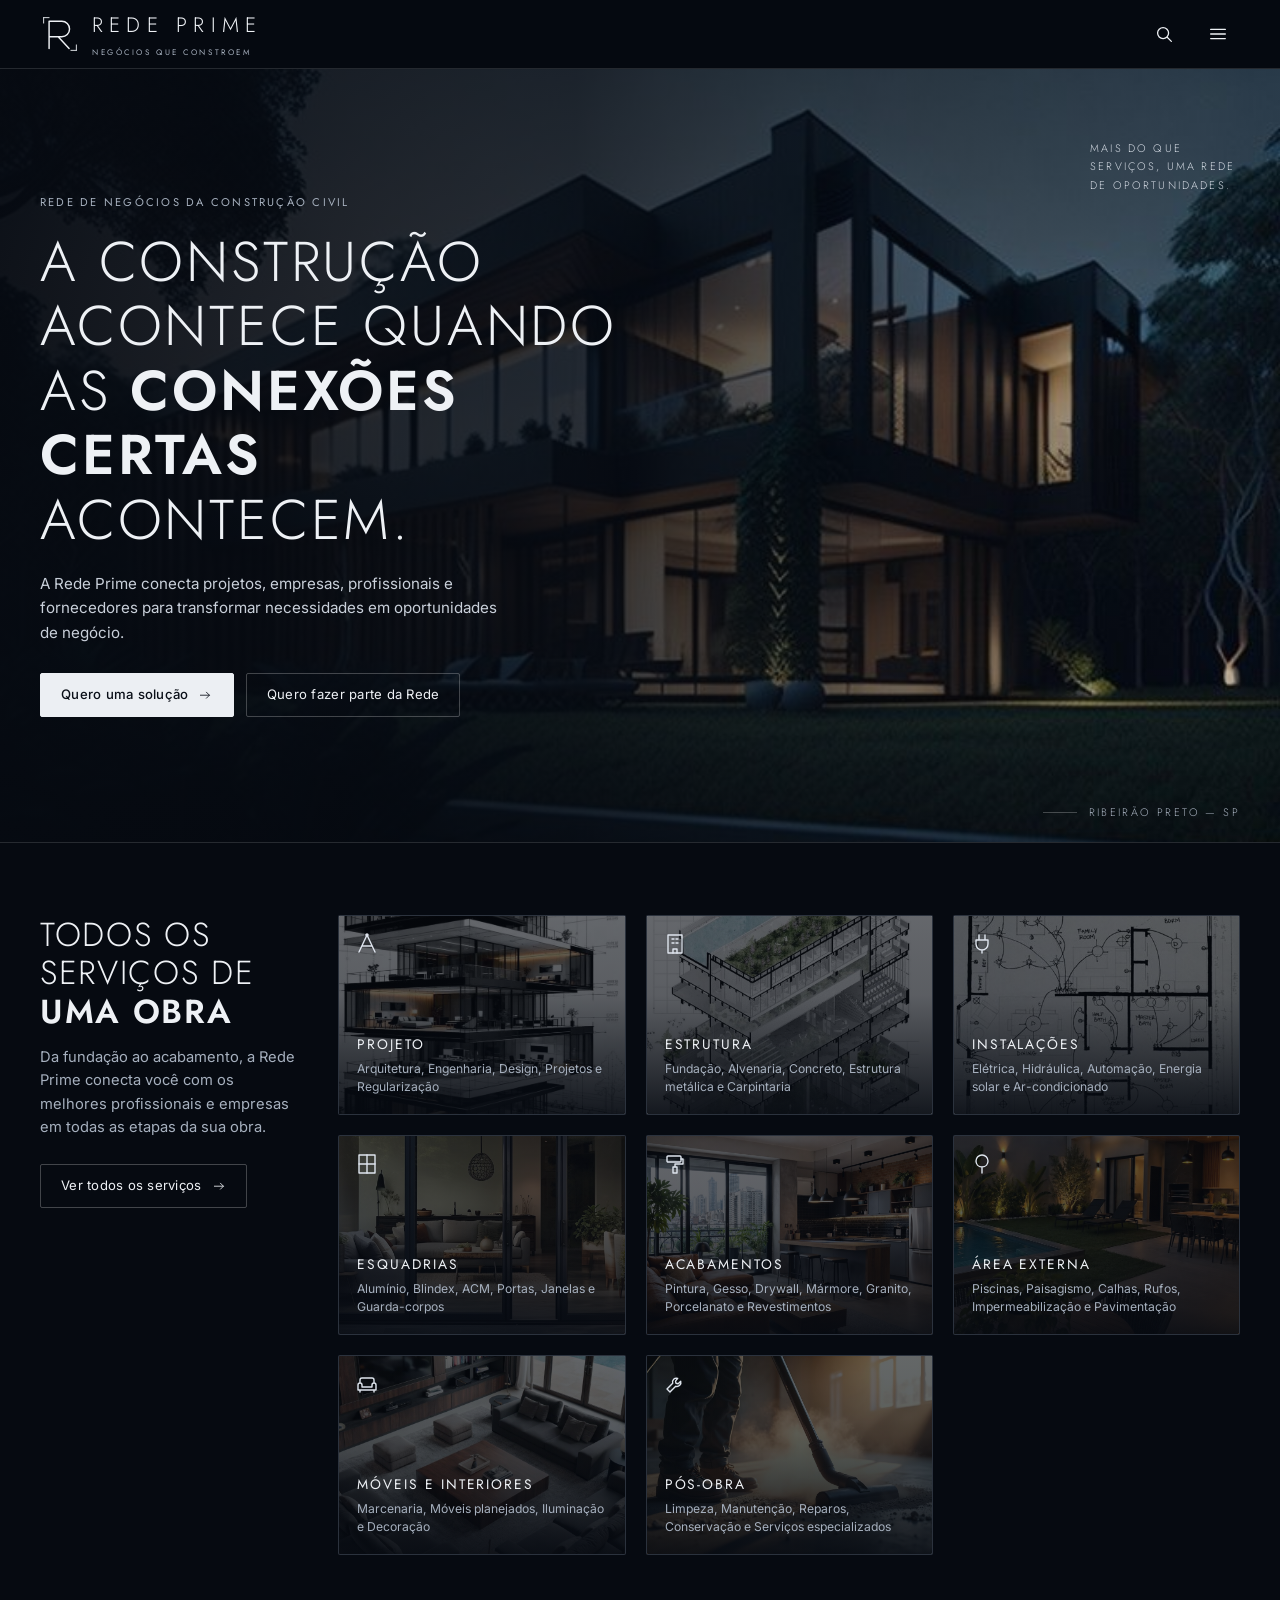
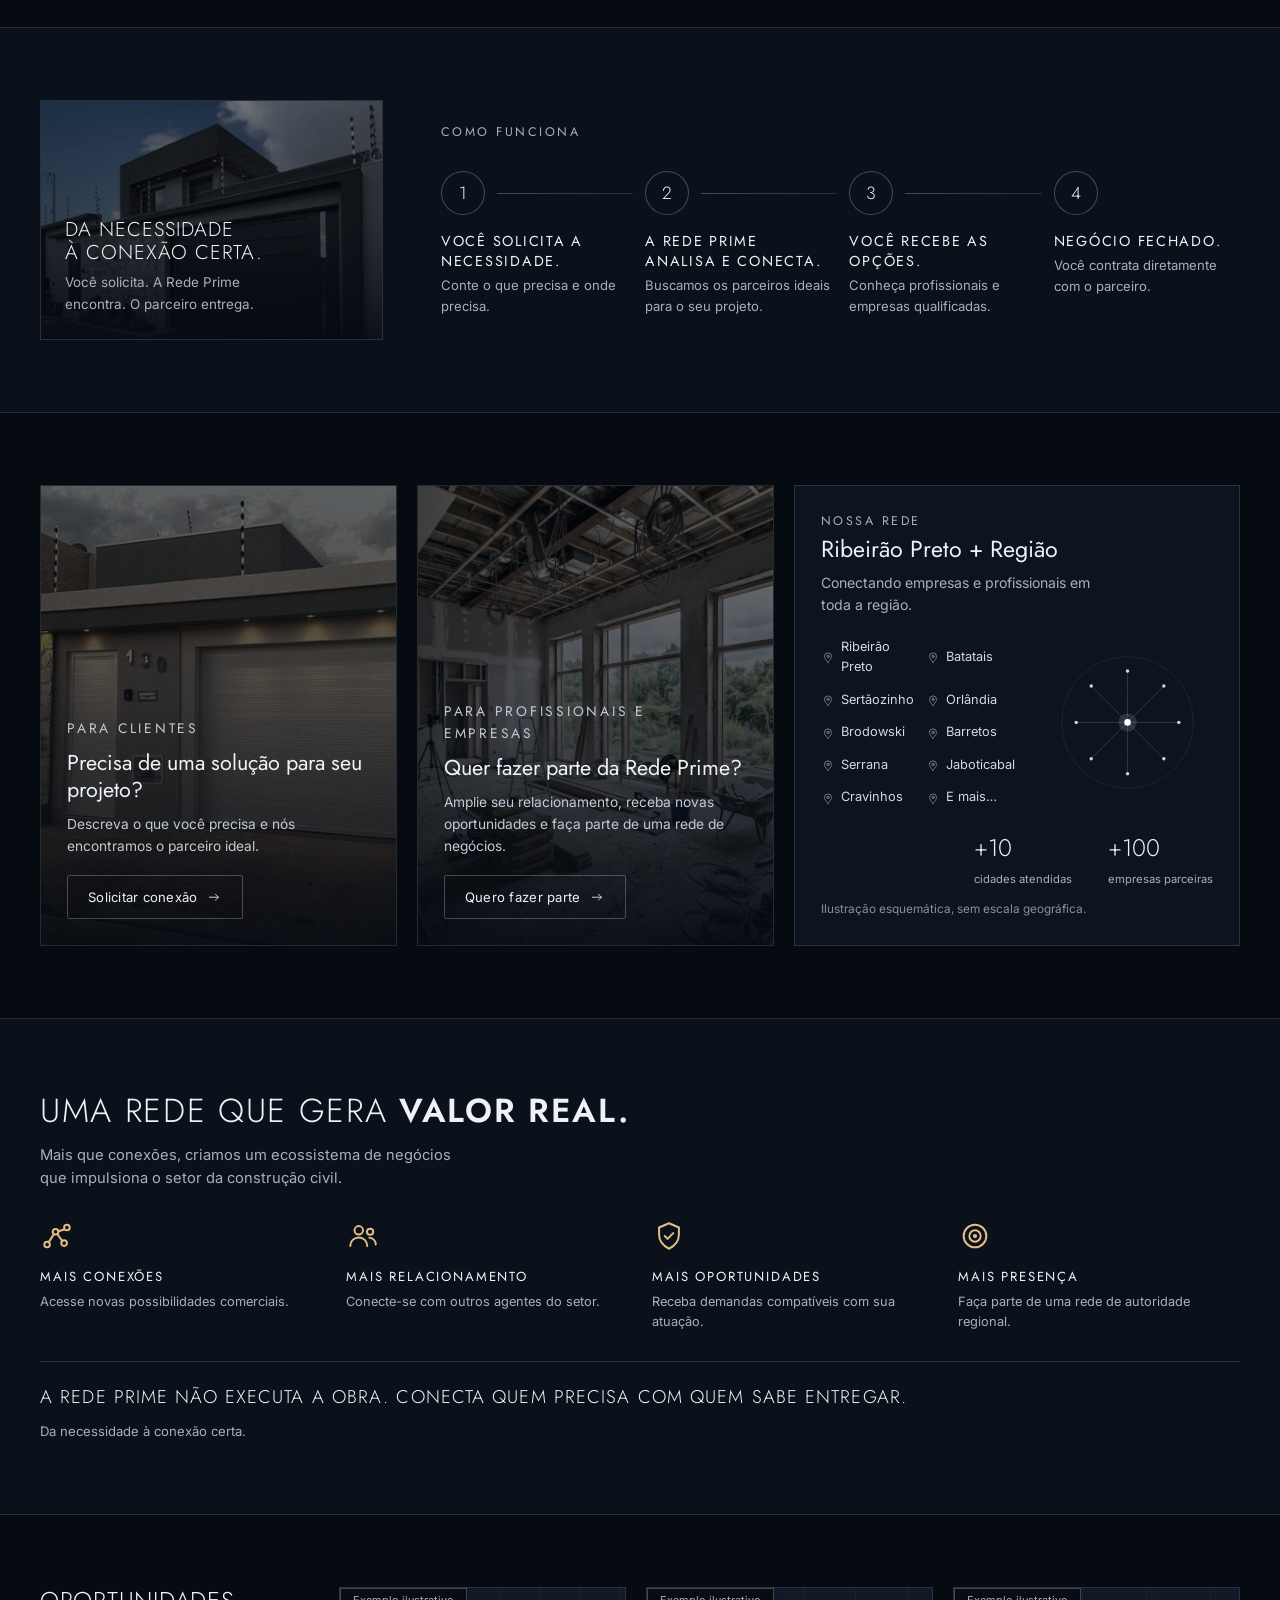
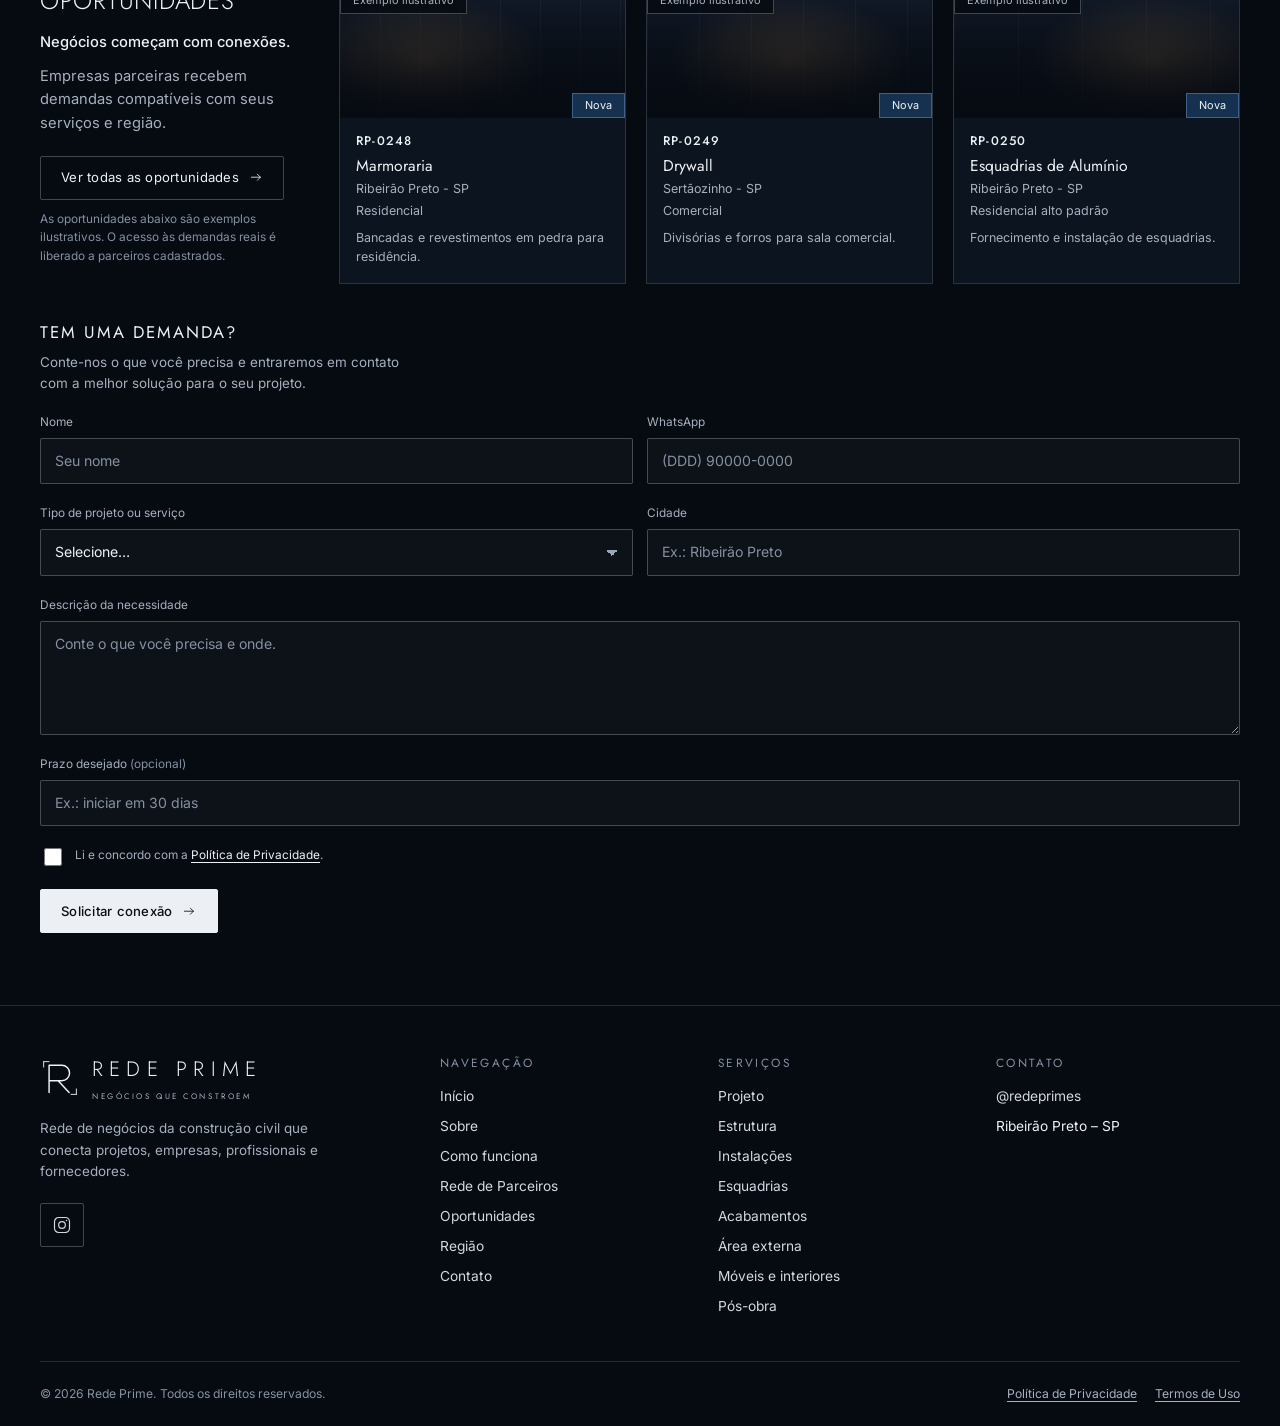
==== index.html @ 952d9042 "Add instagram" ====
<!DOCTYPE html>
<html lang="pt-BR">
<head>
<meta charset="utf-8">
<meta name="viewport" content="width=device-width, initial-scale=1, viewport-fit=cover">
<title>Rede Prime — Rede de negócios da construção civil em Ribeirão Preto e região</title>
<meta name="description" content="A Rede Prime conecta projetos, empresas, profissionais e fornecedores da construção civil em Ribeirão Preto e região. Solicite uma conexão ou faça parte da rede.">
<meta name="theme-color" content="#060a11">
<meta property="og:type" content="website"><meta property="og:locale" content="pt_BR"><meta property="og:site_name" content="Rede Prime">
<meta property="og:title" content="Rede Prime — Negócios que Constroem">
<meta property="og:description" content="Rede de negócios da construção civil: conectamos quem precisa com quem sabe entregar.">
<!-- Antes de publicar: adicione <link rel="canonical"> e <meta property="og:image"> (1200x630) com a URL final do site. -->
<link rel="icon" href="data:image/svg+xml,%3Csvg xmlns='http://www.w3.org/2000/svg' viewBox='0 0 64 64'%3E%3Crect width='64' height='64' fill='%23060a11'/%3E%3Cpath d='M18 50V14h20a10 10 0 0 1 0 20H18M30 34l16 16' fill='none' stroke='%23fff' stroke-width='4' stroke-linecap='round' stroke-linejoin='round'/%3E%3C/svg%3E">
<link rel="preconnect" href="https://fonts.googleapis.com"><link rel="preconnect" href="https://fonts.gstatic.com" crossorigin>
<link rel="stylesheet" href="https://fonts.googleapis.com/css2?family=Inter:wght@400;500&family=Jost:wght@300;400;500;600&display=swap">
<link rel="stylesheet" href="assets/css/styles.css">
<script type="application/ld+json">{"@context":"https://schema.org","@type":"Organization","name":"Rede Prime","slogan":"Negócios que Constroem","description":"Rede de negócios da construção civil.","areaServed":"Ribeirão Preto e região, SP"}</script>
</head>
<body>
<a class="skip" href="#conteudo">Ir para o conteúdo</a>
<svg width="0" height="0" style="position:absolute" aria-hidden="true" focusable="false"><defs>
<symbol id="i-users" viewBox="0 0 24 24"><circle cx="9" cy="8" r="3"/><path d="M3 19c0-3.3 2.7-6 6-6s6 2.7 6 6"/><circle cx="17" cy="9" r="2.2"/><path d="M16.5 13.2c2.6.3 4.5 2.3 4.5 4.8"/></symbol>
<symbol id="i-briefcase" viewBox="0 0 24 24"><rect x="3" y="7" width="18" height="13" rx="1.5"/><path d="M9 7V5h6v2M3 13h18"/></symbol>
<symbol id="i-nodes" viewBox="0 0 24 24"><circle cx="5" cy="18" r="2"/><circle cx="11" cy="9" r="2"/><circle cx="19" cy="6" r="2"/><circle cx="17" cy="17" r="2"/><path d="M6.2 16.3l3.6-5.6M13 8.6l4-1.2M12.2 10.6l3.6 5"/></symbol>
<symbol id="i-arrow" viewBox="0 0 24 24"><path d="M4 12h15M14 7l5 5-5 5"/></symbol>
<symbol id="i-search" viewBox="0 0 24 24"><circle cx="11" cy="11" r="6"/><path d="M20 20l-4.5-4.5"/></symbol>
<symbol id="i-pin" viewBox="0 0 24 24"><path d="M12 21s-6-5.6-6-10a6 6 0 0 1 12 0c0 4.4-6 10-6 10z"/><circle cx="12" cy="11" r="2"/></symbol>
<symbol id="i-menu" viewBox="0 0 24 24"><path d="M4 7h16M4 12h16M4 17h16"/></symbol>
<symbol id="i-close" viewBox="0 0 24 24"><path d="M6 6l12 12M18 6L6 18"/></symbol>
<symbol id="i-compass" viewBox="0 0 24 24"><path d="M12 3L4 20M12 3l8 17M7.5 14h9"/><circle cx="12" cy="3" r="1"/></symbol>
<symbol id="i-building" viewBox="0 0 24 24"><rect x="5" y="3" width="14" height="18"/><path d="M9 7h2M13 7h2M9 11h2M13 11h2M10 21v-4h4v4"/></symbol>
<symbol id="i-plug" viewBox="0 0 24 24"><path d="M9 3v5M15 3v5M6 8h12v4a6 6 0 0 1-12 0zM12 18v3"/></symbol>
<symbol id="i-window" viewBox="0 0 24 24"><rect x="4" y="3" width="16" height="18"/><path d="M12 3v18M4 12h16"/></symbol>
<symbol id="i-brush" viewBox="0 0 24 24"><rect x="4" y="4" width="14" height="6" rx="1"/><path d="M18 7h2v5h-8v3M10 15h4v6h-4z"/></symbol>
<symbol id="i-tree" viewBox="0 0 24 24"><path d="M12 21v-6M12 15c-4 0-6-3-6-6a6 6 0 0 1 12 0c0 3-2 6-6 6z"/></symbol>
<symbol id="i-sofa" viewBox="0 0 24 24"><path d="M5 11V8a2 2 0 0 1 2-2h10a2 2 0 0 1 2 2v3M3 13a2 2 0 0 1 4 0v2h10v-2a2 2 0 0 1 4 0v5H3zM5 18v2M19 18v2"/></symbol>
<symbol id="i-wrench" viewBox="0 0 24 24"><path d="M14.7 6.3a4 4 0 0 0-5 5L4 17l3 3 5.7-5.7a4 4 0 0 0 5-5l-2.5 2.5-2.2-.5-.5-2.2z"/></symbol>
<symbol id="i-badge" viewBox="0 0 24 24"><path d="M12 3l7 3v5c0 4.5-3 8-7 10-4-2-7-5.5-7-10V6z"/><path d="M9 12l2 2 4-4"/></symbol>
<symbol id="i-instagram" viewBox="0 0 24 24"><rect x="3" y="3" width="18" height="18" rx="5"/><circle cx="12" cy="12" r="4"/><circle cx="17.4" cy="6.6" r=".9" fill="currentColor" stroke="none"/></symbol>
<symbol id="i-target" viewBox="0 0 24 24"><circle cx="12" cy="12" r="8"/><circle cx="12" cy="12" r="4"/><circle cx="12" cy="12" r=".8"/></symbol>
</defs></svg>

<header class="site-header"><div class="container header-in">
  <a class="logo" href="#inicio" aria-label="Rede Prime — início"><svg viewBox="0 0 44 44" fill="none" stroke="currentColor" stroke-width="1.6" stroke-linecap="round" stroke-linejoin="round" aria-hidden="true"><path d="M10 38V8h14a8.5 8.5 0 0 1 0 17H10M20 25l12 13"/><path d="M4 4h6M4 4v6M40 40h-6M40 40v-6" stroke-width="1"/></svg><span class="logo-t"><b>REDE PRIME</b><small>Negócios que constroem</small></span></a>
  <nav class="nav" id="nav" aria-label="Principal">
    <ul>
      <li><a href="#inicio">Início</a></li><li><a href="#sobre">Sobre</a></li><li><a href="#solucoes">Soluções</a></li>
      <li><a href="#servicos">Serviços</a></li><li><a href="#parceiros">Rede de Parceiros</a></li>
      <li><a href="#oportunidades">Oportunidades</a></li><li><a href="#regiao">Região</a></li><li><a href="#contato">Contato</a></li>
    </ul>
    <div class="nav-actions">
      <a class="btn btn-light" href="#contato">Solicitar Conexão</a>
      <button class="btn" type="button" data-open="partner-dialog">Área do Parceiro</button>
    </div>
  </nav>
  <div class="header-actions">
    <button class="icon-btn" type="button" data-search aria-label="Buscar serviços"><svg class="ic" aria-hidden="true"><use href="#i-search"/></svg></button>
    <a class="btn btn-sm only-desktop" href="#contato">Solicitar Conexão <svg class="ic" aria-hidden="true"><use href="#i-arrow"/></svg></a>
    <button class="btn btn-sm only-desktop" type="button" data-open="partner-dialog">Área do Parceiro</button>
    <button class="icon-btn nav-toggle" id="nav-toggle" type="button" aria-expanded="false" aria-controls="nav" aria-label="Abrir menu"><svg class="ic ic-menu" aria-hidden="true"><use href="#i-menu"/></svg><svg class="ic ic-close" aria-hidden="true"><use href="#i-close"/></svg></button>
  </div>
</div></header>

<main id="conteudo">
<section class="hero" id="inicio" aria-labelledby="h1">
  <div class="hero-photo" data-img="assets/img/hero.jpg" aria-hidden="true"></div>
  <svg class="hero-art" viewBox="0 0 1200 620" preserveAspectRatio="xMaxYMid slice" aria-hidden="true" focusable="false">
<defs><linearGradient id="sky" x1="0" y1="0" x2="0" y2="1"><stop offset="0" stop-color="#0d1320"/><stop offset=".6" stop-color="#1c2230"/><stop offset="1" stop-color="#4a3a31"/></linearGradient>
<linearGradient id="glass" x1="0" y1="0" x2="0" y2="1"><stop offset="0" stop-color="#f0c88c"/><stop offset="1" stop-color="#a8703c"/></linearGradient>
<linearGradient id="water" x1="0" y1="0" x2="0" y2="1"><stop offset="0" stop-color="#3a2d25"/><stop offset="1" stop-color="#05080e"/></linearGradient>
<radialGradient id="glow" cx=".5" cy=".5" r=".5"><stop offset="0" stop-color="#ffd9a0" stop-opacity=".5"/><stop offset="1" stop-color="#ffd9a0" stop-opacity="0"/></radialGradient></defs>
<rect width="1200" height="620" fill="url(#sky)"/>
<ellipse cx="760" cy="300" rx="420" ry="170" fill="url(#glow)"/>
<g fill="#080b11"><ellipse cx="1110" cy="250" rx="70" ry="120"/><ellipse cx="1040" cy="330" rx="50" ry="90"/><ellipse cx="380" cy="360" rx="60" ry="40"/></g>
<rect x="470" y="120" width="560" height="52" fill="#1b1f27"/><rect x="470" y="172" width="560" height="4" fill="#2c313b"/>
<rect x="500" y="176" width="470" height="214" fill="url(#glass)"/>
<g fill="#2b1e14" opacity=".75"><rect x="540" y="330" width="120" height="40"/><rect x="700" y="300" width="90" height="70"/><rect x="830" y="335" width="100" height="35"/><rect x="620" y="230" width="6" height="100"/></g>
<g fill="#ffe3b4" opacity=".9"><circle cx="623" cy="226" r="9"/><circle cx="560" cy="205" r="4"/><circle cx="660" cy="205" r="4"/><circle cx="760" cy="205" r="4"/><circle cx="860" cy="205" r="4"/></g>
<g stroke="#12151b" stroke-width="5"><path d="M500 176v214M617 176v214M735 176v214M852 176v214M970 176v214M500 280h470"/></g>
<rect x="420" y="172" width="80" height="240" fill="#21252d"/><rect x="940" y="172" width="90" height="240" fill="#1d2128"/>
<rect x="0" y="390" width="1200" height="8" fill="#0a0d13"/>
<rect x="0" y="398" width="1200" height="222" fill="url(#water)"/>
<g opacity=".28"><rect x="500" y="398" width="470" height="120" fill="url(#glass)"/></g>
</svg>
  <div class="container"><div class="hero-copy">
    <p class="label">Rede de negócios da construção civil</p>
    <h1 class="h-display" id="h1">A construção acontece quando as <strong>conexões certas</strong> acontecem.</h1>
    <p class="lead">A Rede Prime conecta projetos, empresas, profissionais e fornecedores para transformar necessidades em oportunidades de negócio.</p>
    <div class="hero-cta">
      <a class="btn btn-light" href="#contato">Quero uma solução <svg class="ic" aria-hidden="true"><use href="#i-arrow"/></svg></a>
      <button class="btn" type="button" data-open="partner-dialog">Quero fazer parte da Rede</button>
    </div>
  </div></div>
  <p class="hero-aside">Mais do que serviços, uma rede de oportunidades.</p>
  <p class="hero-loc">Ribeirão Preto — SP</p>
</section>

<section class="section" id="servicos" aria-labelledby="h-serv"><div class="container services-wrap">
  <div class="services-intro">
    <h2 class="h-display" id="h-serv">Todos os serviços de <strong>uma obra</strong></h2>
    <p class="lead">Da fundação ao acabamento, a Rede Prime conecta você com os melhores profissionais e empresas em todas as etapas da sua obra.</p>
    <button class="btn" type="button" data-search>Ver todos os serviços <svg class="ic" aria-hidden="true"><use href="#i-arrow"/></svg></button>
  </div>
  <div class="svc-grid">
<button type="button" class="svc" data-service="projeto" data-items="Arquitetura|Engenharia|Design|Projetos e regularização" aria-label="Projeto: ver detalhes">
  <div class="ph" style="--x:70%;--y:30%" data-img="assets/img/servico-projeto.jpg" aria-hidden="true"></div>
  <svg class="ic ic-top" aria-hidden="true"><use href="#i-compass"/></svg>
  <h3>Projeto</h3><p>Arquitetura, Engenharia, Design, Projetos e Regularização</p></button>
<button type="button" class="svc" data-service="estrutura" data-items="Fundação|Alvenaria|Concreto|Estrutura metálica|Carpintaria" aria-label="Estrutura: ver detalhes">
  <div class="ph" style="--x:40%;--y:40%" data-img="assets/img/servico-estrutura.jpg" aria-hidden="true"></div>
  <svg class="ic ic-top" aria-hidden="true"><use href="#i-building"/></svg>
  <h3>Estrutura</h3><p>Fundação, Alvenaria, Concreto, Estrutura metálica e Carpintaria</p></button>
<button type="button" class="svc" data-service="instalacoes" data-items="Elétrica|Hidráulica|Automação|Energia solar|Ar-condicionado" aria-label="Instalações: ver detalhes">
  <div class="ph" style="--x:55%;--y:20%" data-img="assets/img/servico-instalacoes.jpg" aria-hidden="true"></div>
  <svg class="ic ic-top" aria-hidden="true"><use href="#i-plug"/></svg>
  <h3>Instalações</h3><p>Elétrica, Hidráulica, Automação, Energia solar e Ar-condicionado</p></button>
<button type="button" class="svc" data-service="esquadrias" data-items="Alumínio|Blindex|ACM|Portas|Janelas|Guarda-corpos" aria-label="Esquadrias: ver detalhes">
  <div class="ph" style="--x:60%;--y:60%" data-img="assets/img/servico-esquadrias.jpg" aria-hidden="true"></div>
  <svg class="ic ic-top" aria-hidden="true"><use href="#i-window"/></svg>
  <h3>Esquadrias</h3><p>Alumínio, Blindex, ACM, Portas, Janelas e Guarda-corpos</p></button>
<button type="button" class="svc" data-service="acabamentos" data-items="Pintura|Gesso|Drywall|Mármore|Granito|Porcelanato|Revestimentos" aria-label="Acabamentos: ver detalhes">
  <div class="ph" style="--x:30%;--y:65%" data-img="assets/img/servico-acabamentos.jpg" aria-hidden="true"></div>
  <svg class="ic ic-top" aria-hidden="true"><use href="#i-brush"/></svg>
  <h3>Acabamentos</h3><p>Pintura, Gesso, Drywall, Mármore, Granito, Porcelanato e Revestimentos</p></button>
<button type="button" class="svc" data-service="area-externa" data-items="Piscinas|Paisagismo|Calhas|Rufos|Impermeabilização|Pavimentação" aria-label="Área externa: ver detalhes">
  <div class="ph" style="--x:45%;--y:80%" data-img="assets/img/servico-area-externa.jpg" aria-hidden="true"></div>
  <svg class="ic ic-top" aria-hidden="true"><use href="#i-tree"/></svg>
  <h3>Área externa</h3><p>Piscinas, Paisagismo, Calhas, Rufos, Impermeabilização e Pavimentação</p></button>
<button type="button" class="svc" data-service="moveis" data-items="Marcenaria|Móveis planejados|Iluminação|Decoração" aria-label="Móveis e interiores: ver detalhes">
  <div class="ph" style="--x:50%;--y:35%" data-img="assets/img/servico-moveis.jpg" aria-hidden="true"></div>
  <svg class="ic ic-top" aria-hidden="true"><use href="#i-sofa"/></svg>
  <h3>Móveis e interiores</h3><p>Marcenaria, Móveis planejados, Iluminação e Decoração</p></button>
<button type="button" class="svc" data-service="pos-obra" data-items="Limpeza|Manutenção|Reparos|Conservação|Serviços especializados" aria-label="Pós-obra: ver detalhes">
  <div class="ph" style="--x:75%;--y:55%" data-img="assets/img/servico-pos-obra.jpg" aria-hidden="true"></div>
  <svg class="ic ic-top" aria-hidden="true"><use href="#i-wrench"/></svg>
  <h3>Pós-obra</h3><p>Limpeza, Manutenção, Reparos, Conservação e Serviços especializados</p></button>
  </div>
</div></section>

<section class="section section-alt" id="solucoes" aria-labelledby="h-how"><div class="container how">
  <div class="how-media"><div class="ph" style="--x:35%;--y:60%;--g:.32" data-img="assets/img/como-funciona.jpg" aria-hidden="true"></div>
    <h2 class="h-display">Da necessidade<br>à conexão certa.</h2><p>Você solicita. A Rede Prime encontra. O parceiro entrega.</p></div>
  <div class="how-steps">
    <p class="label" id="h-how">Como funciona</p>
    <ol class="steps">
      <li class="step"><span class="step-n" aria-hidden="true">1</span><h3>Você solicita a necessidade.</h3><p>Conte o que precisa e onde precisa.</p></li>
      <li class="step"><span class="step-n" aria-hidden="true">2</span><h3>A Rede Prime analisa e conecta.</h3><p>Buscamos os parceiros ideais para o seu projeto.</p></li>
      <li class="step"><span class="step-n" aria-hidden="true">3</span><h3>Você recebe as opções.</h3><p>Conheça profissionais e empresas qualificadas.</p></li>
      <li class="step"><span class="step-n" aria-hidden="true">4</span><h3>Negócio fechado.</h3><p>Você contrata diretamente com o parceiro.</p></li>
    </ol>
  </div>
</div></section>

<section class="section" id="parceiros" aria-label="Clientes, parceiros e região"><div class="container trio">
  <article class="cta-card"><div class="ph" style="--x:30%;--y:65%;--g:.34" data-img="assets/img/cliente.jpg" aria-hidden="true"></div>
    <p class="label">Para clientes</p><h3>Precisa de uma solução para seu projeto?</h3><p>Descreva o que você precisa e nós encontramos o parceiro ideal.</p>
    <a class="btn" href="#contato">Solicitar conexão <svg class="ic" aria-hidden="true"><use href="#i-arrow"/></svg></a></article>
  <article class="cta-card"><div class="ph" style="--x:60%;--y:40%;--g:.2;--s:34px" data-img="assets/img/parceiro.jpg" aria-hidden="true"></div>
    <p class="label">Para profissionais e empresas</p><h3>Quer fazer parte da Rede Prime?</h3><p>Amplie seu relacionamento, receba novas oportunidades e faça parte de uma rede de negócios.</p>
    <button class="btn" type="button" data-open="partner-dialog">Quero fazer parte <svg class="ic" aria-hidden="true"><use href="#i-arrow"/></svg></button></article>
  <article class="region" id="regiao" aria-labelledby="h-reg">
    <p class="label">Nossa rede</p><h3 id="h-reg">Ribeirão Preto + Região</h3><p class="sub">Conectando empresas e profissionais em toda a região.</p>
    <div class="region-body"><ul class="cities" id="cities"></ul>
      <svg class="net" viewBox="0 0 260 220" role="img" aria-label="Ilustração esquemática da rede: Ribeirão Preto ao centro, conectada às demais cidades"><g id="net"></g></svg></div>
    <div class="region-stats" id="region-stats"></div>
    <p class="notice">Ilustração esquemática, sem escala geográfica.</p>
  </article>
</div></section>

<section class="section section-alt" id="sobre" aria-labelledby="h-val"><div class="container value">
  <div class="value-intro"><h2 class="h-display" id="h-val">Uma rede que gera <strong>valor real.</strong></h2>
    <p class="lead">Mais que conexões, criamos um ecossistema de negócios que impulsiona o setor da construção civil.</p></div>
  <div class="value-items">
    <div class="value-item"><svg class="ic" aria-hidden="true"><use href="#i-nodes"/></svg><h3>Mais conexões</h3><p>Acesse novas possibilidades comerciais.</p></div>
    <div class="value-item"><svg class="ic" aria-hidden="true"><use href="#i-users"/></svg><h3>Mais relacionamento</h3><p>Conecte-se com outros agentes do setor.</p></div>
    <div class="value-item"><svg class="ic" aria-hidden="true"><use href="#i-badge"/></svg><h3>Mais oportunidades</h3><p>Receba demandas compatíveis com sua atuação.</p></div>
    <div class="value-item"><svg class="ic" aria-hidden="true"><use href="#i-target"/></svg><h3>Mais presença</h3><p>Faça parte de uma rede de autoridade regional.</p></div>
  </div>
  <div class="value-end"><h3>A Rede Prime não executa a obra. Conecta quem precisa com quem sabe entregar.</h3><p>Da necessidade à conexão certa.</p></div>
</div></section>

<section class="section" aria-label="Oportunidades e contato"><div class="container opp-wrap">
  <div class="opp-intro" id="oportunidades">
    <h2 class="h-display">Oportunidades</h2><strong>Negócios começam com conexões.</strong>
    <p class="lead">Empresas parceiras recebem demandas compatíveis com seus serviços e região.</p>
    <button class="btn" type="button" data-open="partner-dialog">Ver todas as oportunidades <svg class="ic" aria-hidden="true"><use href="#i-arrow"/></svg></button>
    <p class="notice" id="opps-notice" hidden>As oportunidades abaixo são exemplos ilustrativos. O acesso às demandas reais é liberado a parceiros cadastrados.</p>
  </div>
  <div class="opp-grid" id="opps" aria-label="Oportunidades recentes"></div>
  <div class="contact" id="contato">
    <h2>Tem uma demanda?</h2>
    <p>Conte-nos o que você precisa e entraremos em contato com a melhor solução para o seu projeto.</p>
    <form class="form" id="contato-form" data-form="cliente" novalidate>
<div class="fld"><label for="contato-nome">Nome</label><input id="contato-nome" name="nome" type="text" required data-msg="Informe seu nome." autocomplete="name" minlength="3" placeholder="Seu nome" aria-describedby="contato-nome-err"><span class="err" id="contato-nome-err" role="alert"></span></div>
<div class="fld"><label for="contato-whatsapp">WhatsApp</label><input id="contato-whatsapp" name="whatsapp" type="tel" required data-msg="Informe seu WhatsApp com DDD." autocomplete="tel" inputmode="tel" placeholder="(DDD) 90000-0000" aria-describedby="contato-whatsapp-err"><span class="err" id="contato-whatsapp-err" role="alert"></span></div>
<div class="fld"><label for="contato-servico">Tipo de projeto ou serviço</label><select id="contato-servico" name="servico" required data-msg="Escolha o tipo de serviço." aria-describedby="contato-servico-err"><option value="">Selecione…</option><option value="Projeto">Projeto</option>
<option value="Estrutura">Estrutura</option>
<option value="Instalações">Instalações</option>
<option value="Esquadrias">Esquadrias</option>
<option value="Acabamentos">Acabamentos</option>
<option value="Área externa">Área externa</option>
<option value="Móveis e interiores">Móveis e interiores</option>
<option value="Pós-obra">Pós-obra</option><option value="Outro">Outro / não sei</option></select><span class="err" id="contato-servico-err" role="alert"></span></div>
<div class="fld"><label for="contato-cidade">Cidade</label><input id="contato-cidade" name="cidade" type="text" required data-msg="Informe a cidade da obra." list="city-list" autocomplete="address-level2" placeholder="Ex.: Ribeirão Preto" aria-describedby="contato-cidade-err"><span class="err" id="contato-cidade-err" role="alert"></span></div>
<div class="fld span-2"><label for="contato-descricao">Descrição da necessidade</label><textarea id="contato-descricao" name="descricao" required data-msg="Descreva o que você precisa." rows="4" minlength="10" placeholder="Conte o que você precisa e onde." aria-describedby="contato-descricao-err"></textarea><span class="err" id="contato-descricao-err" role="alert"></span></div>
<div class="fld span-2"><label for="contato-prazo">Prazo desejado <i>(opcional)</i></label><input id="contato-prazo" name="prazo" type="text"  placeholder="Ex.: iniciar em 30 dias" aria-describedby="contato-prazo-err"><span class="err" id="contato-prazo-err" role="alert"></span></div>
<div class="fld span-2"><label class="consent" for="contato-consent"><input type="checkbox" id="contato-consent" name="consent" required data-msg="Para enviar, aceite a Política de Privacidade." aria-describedby="contato-consent-err"><span>Li e concordo com a <button type="button" class="link" data-open="privacy-dialog">Política de Privacidade</button>.</span></label><span class="err" id="contato-consent-err" role="alert"></span></div>
<div class="hp" aria-hidden="true"><label>Não preencha este campo<input class="hp-in" type="text" name="website" tabindex="-1" autocomplete="off"></label></div>
<div class="span-2 form-actions"><button class="btn btn-light" type="submit">Solicitar conexão <svg class="ic" aria-hidden="true"><use href="#i-arrow"/></svg></button></div>
<div class="span-2 status" role="status" aria-live="polite" tabindex="-1"></div>
</form>
  </div>
</div></section>
</main>

<footer class="site-footer"><div class="container">
  <div class="foot">
    <div><a class="logo" href="#inicio" aria-label="Rede Prime — início"><svg viewBox="0 0 44 44" fill="none" stroke="currentColor" stroke-width="1.6" stroke-linecap="round" stroke-linejoin="round" aria-hidden="true"><path d="M10 38V8h14a8.5 8.5 0 0 1 0 17H10M20 25l12 13"/><path d="M4 4h6M4 4v6M40 40h-6M40 40v-6" stroke-width="1"/></svg><span class="logo-t"><b>REDE PRIME</b><small>Negócios que constroem</small></span></a>
      <p>Rede de negócios da construção civil que conecta projetos, empresas, profissionais e fornecedores.</p>
      <div class="social-row" id="foot-social"></div></div>
    <div><h4>Navegação</h4><ul>
      <li><a href="#inicio">Início</a></li><li><a href="#sobre">Sobre</a></li><li><a href="#solucoes">Como funciona</a></li><li><a href="#parceiros">Rede de Parceiros</a></li>
      <li><a href="#oportunidades">Oportunidades</a></li><li><a href="#regiao">Região</a></li><li><a href="#contato">Contato</a></li></ul></div>
    <div><h4>Serviços</h4><ul>
<li><button type="button" data-service-link="projeto">Projeto</button></li>
<li><button type="button" data-service-link="estrutura">Estrutura</button></li>
<li><button type="button" data-service-link="instalacoes">Instalações</button></li>
<li><button type="button" data-service-link="esquadrias">Esquadrias</button></li>
<li><button type="button" data-service-link="acabamentos">Acabamentos</button></li>
<li><button type="button" data-service-link="area-externa">Área externa</button></li>
<li><button type="button" data-service-link="moveis">Móveis e interiores</button></li>
<li><button type="button" data-service-link="pos-obra">Pós-obra</button></li></ul></div>
    <div><h4>Contato</h4><ul id="foot-contact"></ul></div>
  </div>
  <div class="foot-legal"><span>© <span id="year">2026</span> Rede Prime. Todos os direitos reservados.</span>
    <div><button type="button" data-open="privacy-dialog">Política de Privacidade</button><button type="button" data-open="terms-dialog">Termos de Uso</button></div></div>
</div></footer>

<datalist id="city-list" data-city-list></datalist>

<dialog id="svc-dialog" aria-labelledby="svc-title"><div class="dlg">
  <div class="dlg-head"><h2 id="svc-title"></h2><button class="icon-btn" type="button" data-close aria-label="Fechar"><svg class="ic" aria-hidden="true"><use href="#i-close"/></svg></button></div>
  <p class="lead">Segmentos que a Rede Prime pode conectar nesta categoria:</p>
  <ul class="dlg-list" id="svc-items"></ul>
  <button class="btn btn-light" type="button" id="svc-cta">Solicitar conexão <svg class="ic" aria-hidden="true"><use href="#i-arrow"/></svg></button>
</div></dialog>

<dialog id="search-dialog" aria-labelledby="search-title"><div class="dlg">
  <div class="dlg-head"><h2 id="search-title">Buscar serviços</h2><button class="icon-btn" type="button" data-close aria-label="Fechar"><svg class="ic" aria-hidden="true"><use href="#i-close"/></svg></button></div>
  <label class="visually-hidden" for="search-input">Buscar serviço</label>
  <input class="search-in" id="search-input" type="search" placeholder="Ex.: drywall, piscina, elétrica…" autocomplete="off">
  <div class="results" id="search-results" aria-live="polite"></div>
</div></dialog>

<dialog id="partner-dialog" aria-labelledby="partner-title"><div class="dlg">
  <div class="dlg-head"><h2 id="partner-title">Área do Parceiro</h2><button class="icon-btn" type="button" data-close aria-label="Fechar"><svg class="ic" aria-hidden="true"><use href="#i-close"/></svg></button></div>
  <p class="lead">A área restrita com as demandas completas ainda está em implantação. Cadastre sua empresa ou atuação profissional para entrar na Rede Prime.</p>
  <form class="form" id="parceiro-form" data-form="parceiro" novalidate>
<div class="fld"><label for="parceiro-nome">Nome do responsável</label><input id="parceiro-nome" name="nome" type="text" required data-msg="Informe seu nome." autocomplete="name" minlength="3" placeholder="" aria-describedby="parceiro-nome-err"><span class="err" id="parceiro-nome-err" role="alert"></span></div>
<div class="fld"><label for="parceiro-empresa">Empresa ou nome profissional</label><input id="parceiro-empresa" name="empresa" type="text" required data-msg="Informe a empresa ou seu nome profissional." autocomplete="organization" placeholder="" aria-describedby="parceiro-empresa-err"><span class="err" id="parceiro-empresa-err" role="alert"></span></div>
<div class="fld"><label for="parceiro-segmento">Segmento de atuação</label><select id="parceiro-segmento" name="segmento" required data-msg="Escolha o segmento." aria-describedby="parceiro-segmento-err"><option value="">Selecione…</option><option value="Projeto">Projeto</option>
<option value="Estrutura">Estrutura</option>
<option value="Instalações">Instalações</option>
<option value="Esquadrias">Esquadrias</option>
<option value="Acabamentos">Acabamentos</option>
<option value="Área externa">Área externa</option>
<option value="Móveis e interiores">Móveis e interiores</option>
<option value="Pós-obra">Pós-obra</option><option value="Outro">Outro</option></select><span class="err" id="parceiro-segmento-err" role="alert"></span></div>
<div class="fld"><label for="parceiro-cidade">Cidade-base</label><input id="parceiro-cidade" name="cidade" type="text" required data-msg="Informe a cidade." list="city-list" autocomplete="address-level2" placeholder="" aria-describedby="parceiro-cidade-err"><span class="err" id="parceiro-cidade-err" role="alert"></span></div>
<div class="fld"><label for="parceiro-whatsapp">WhatsApp</label><input id="parceiro-whatsapp" name="whatsapp" type="tel" required data-msg="Informe seu WhatsApp com DDD." autocomplete="tel" inputmode="tel" placeholder="(DDD) 90000-0000" aria-describedby="parceiro-whatsapp-err"><span class="err" id="parceiro-whatsapp-err" role="alert"></span></div>
<div class="fld"><label for="parceiro-email">E-mail <i>(opcional)</i></label><input id="parceiro-email" name="email" type="email" autocomplete="email" placeholder="" aria-describedby="parceiro-email-err"><span class="err" id="parceiro-email-err" role="alert"></span></div>
<div class="fld span-2"><label class="consent" for="parceiro-consent"><input type="checkbox" id="parceiro-consent" name="consent" required data-msg="Para enviar, aceite a Política de Privacidade." aria-describedby="parceiro-consent-err"><span>Li e concordo com a <button type="button" class="link" data-open="privacy-dialog">Política de Privacidade</button>.</span></label><span class="err" id="parceiro-consent-err" role="alert"></span></div>
<div class="hp" aria-hidden="true"><label>Não preencha este campo<input class="hp-in" type="text" name="website" tabindex="-1" autocomplete="off"></label></div>
<div class="span-2 form-actions"><button class="btn btn-light" type="submit">Enviar cadastro <svg class="ic" aria-hidden="true"><use href="#i-arrow"/></svg></button></div>
<div class="span-2 status" role="status" aria-live="polite" tabindex="-1"></div>
</form>
</div></dialog>

<dialog id="privacy-dialog" aria-labelledby="priv-title"><div class="dlg legal-txt">
  <div class="dlg-head"><h2 id="priv-title">Política de Privacidade</h2><button class="icon-btn" type="button" data-close aria-label="Fechar"><svg class="ic" aria-hidden="true"><use href="#i-close"/></svg></button></div>
  <p class="draft">Minuta para revisão jurídica. Antes da publicação, informe razão social, CNPJ e canal do titular dos dados.</p>
  <h3>Dados que coletamos</h3><p>Nome, WhatsApp, cidade, e-mail (quando informado), segmento de atuação e a descrição da necessidade enviada nos formulários.</p>
  <h3>Para que usamos</h3><p>Entrar em contato, compreender a demanda e conectar você a parceiros compatíveis; no caso de parceiros, avaliar o cadastro e informar oportunidades.</p>
  <h3>Compartilhamento</h3><p>Os dados de uma solicitação podem ser compartilhados com parceiros da Rede Prime apenas na medida necessária para atender a demanda. Não vendemos dados pessoais.</p>
  <h3>Seus direitos (LGPD)</h3><ul><li>Confirmar a existência de tratamento e acessar seus dados.</li><li>Corrigir, anonimizar ou excluir dados.</li><li>Revogar o consentimento a qualquer momento.</li></ul>
  <h3>Contato do controlador</h3><p>[A definir pelo cliente]</p>
</div></dialog>

<dialog id="terms-dialog" aria-labelledby="terms-title"><div class="dlg legal-txt">
  <div class="dlg-head"><h2 id="terms-title">Termos de Uso</h2><button class="icon-btn" type="button" data-close aria-label="Fechar"><svg class="ic" aria-hidden="true"><use href="#i-close"/></svg></button></div>
  <p class="draft">Minuta para revisão jurídica antes da publicação.</p>
  <h3>Papel da Rede Prime</h3><p>A Rede Prime conecta quem precisa de serviços de construção com profissionais e empresas parceiras. A Rede Prime não executa obras.</p>
  <h3>Contratação</h3><p>A contratação, o orçamento, o prazo e a execução são acordados diretamente entre cliente e parceiro, que respondem por seus serviços.</p>
  <h3>Informações do site</h3><p>Exemplos de oportunidades e indicadores eventualmente exibidos são ilustrativos, quando assim identificados.</p>
  <h3>Alterações</h3><p>Estes termos podem ser atualizados. [Condições adicionais a definir pelo cliente]</p>
</div></dialog>

<script src="assets/js/data.js"></script>
<script src="assets/js/main.js" defer></script>
</body>
</html>
---- assets/css/styles.css ----
/* ==========================================================
   REDE PRIME — styles.css
   Todos os tokens de design ficam em :root. Mobile-first.
   ========================================================== */
:root{
  --bg:#060a11; --bg-2:#0a111b; --panel:#0c1420; --panel-2:#111b2a;
  --line:rgba(255,255,255,.13); --line-2:rgba(255,255,255,.24);
  --text:#eef1f5; --muted:#a6b0be; --dim:#8591a1;
  --accent:#e2bd86; --danger:#ff9a90; --ok:#86d6a6;
  --font-display:"Jost","Futura","Century Gothic",system-ui,sans-serif;
  --font-body:"Inter",system-ui,-apple-system,"Segoe UI",Roboto,sans-serif;
  --pad:clamp(16px,4vw,40px); --maxw:1360px; --header-h:68px;
  --gap:clamp(12px,1.6vw,20px); --section-y:clamp(40px,6vw,72px);
  --ease:cubic-bezier(.2,.7,.2,1);
}
*,*::before,*::after{box-sizing:border-box}
html{scroll-behavior:smooth;-webkit-text-size-adjust:100%}
body{margin:0;background:var(--bg);color:var(--text);font:400 1rem/1.6 var(--font-body);overflow-x:hidden;-webkit-font-smoothing:antialiased}
body.lock{overflow:hidden}
img,svg{display:block;max-width:100%}
a{color:inherit;text-decoration:none}
button,input,select,textarea{font:inherit;color:inherit}
button{cursor:pointer}
h1,h2,h3,h4,p,ul,ol,figure{margin:0}
ul,ol{padding:0;list-style:none}
:focus-visible{outline:2px solid var(--accent);outline-offset:3px;border-radius:2px}
[id]{scroll-margin-top:calc(var(--header-h) + 12px)}
.ic{width:1.25em;height:1.25em;fill:none;stroke:currentColor;stroke-width:1.4;stroke-linecap:round;stroke-linejoin:round;flex:none}
.visually-hidden{position:absolute!important;width:1px;height:1px;overflow:hidden;clip:rect(0 0 0 0);white-space:nowrap}
.skip{position:absolute;left:12px;top:-60px;background:#fff;color:#000;padding:10px 14px;z-index:200;border-radius:2px}
.skip:focus{top:12px}
.container{width:min(100% - 2*var(--pad),var(--maxw));margin-inline:auto}

/* ---------- tipografia ---------- */
.h-display{font-family:var(--font-display);font-weight:300;text-transform:uppercase;letter-spacing:.05em;line-height:1.15}
.h-display strong{font-weight:600}
h2.h-display{font-size:clamp(1.55rem,2.6vw,2.15rem)}
.label{font-family:var(--font-display);font-size:.78rem;letter-spacing:.2em;text-transform:uppercase;color:var(--muted)}
.lead{color:var(--muted);font-size:.92rem;max-width:46ch}
.notice{font-size:.74rem;color:var(--dim);margin-top:10px}

/* ---------- botões ---------- */
.btn{display:inline-flex;align-items:center;justify-content:center;gap:10px;min-height:44px;padding:10px 20px;border:1px solid var(--line-2);background:transparent;color:var(--text);font-size:.82rem;letter-spacing:.02em;border-radius:2px;transition:background .25s var(--ease),color .25s var(--ease),border-color .25s var(--ease)}
.btn .ic{width:1.1em;height:1.1em}
.btn:hover{border-color:var(--text);background:rgba(255,255,255,.06)}
.btn-light{background:#eceff3;color:#0a0f18;border-color:#eceff3;font-weight:500}
.btn-light:hover{background:#fff;color:#000;border-color:#fff}
.btn[disabled]{opacity:.6;cursor:progress}
.btn-sm{min-height:40px;padding:8px 16px;font-size:.78rem}

/* ---------- imagens (placeholders substituíveis) ---------- */
.ph{position:absolute;inset:0;overflow:hidden;background:
  radial-gradient(60% 70% at var(--x,50%) var(--y,75%),rgba(214,160,92,var(--g,.26)),transparent 70%),
  repeating-linear-gradient(90deg,rgba(255,255,255,.04) 0 1px,transparent 1px var(--s,52px)),
  linear-gradient(180deg,#131c2b,#080d15)}
.ph::before{content:"";position:absolute;inset:0;background:var(--img,none) center/cover no-repeat;transition:transform .8s var(--ease)}
.ph::after{content:"";position:absolute;inset:0;background:linear-gradient(180deg,rgba(6,10,17,.05) 0%,rgba(6,10,17,.55) 55%,rgba(6,10,17,.92) 100%)}

/* ---------- header ---------- */
.site-header{position:sticky;top:0;z-index:100;background:rgba(6,10,17,.86);backdrop-filter:blur(12px);-webkit-backdrop-filter:blur(12px);border-bottom:1px solid var(--line)}
.header-in{display:flex;align-items:center;gap:20px;height:var(--header-h)}
.logo{display:flex;align-items:center;gap:12px;flex:none}
.logo svg{width:40px;height:40px}
.logo-t{display:flex;flex-direction:column;line-height:1}
.logo-t b{font:300 1.3rem var(--font-display);letter-spacing:.3em}
.logo-t small{font:400 .5rem var(--font-display);letter-spacing:.32em;color:var(--muted);margin-top:6px;text-transform:uppercase}
.nav{position:fixed;inset:var(--header-h) 0 0 0;background:var(--bg);padding:24px var(--pad) 40px;overflow-y:auto;visibility:hidden;opacity:0;transform:translateY(-8px);transition:opacity .25s,transform .25s var(--ease),visibility .25s}
.nav.open{visibility:visible;opacity:1;transform:none}
.nav ul{display:flex;flex-direction:column}
.nav li a{display:block;padding:16px 0;border-bottom:1px solid var(--line);font-size:1rem}
.nav li a[aria-current="true"]{color:var(--accent)}
.nav-actions{display:flex;flex-direction:column;gap:12px;margin-top:24px}
.header-actions{display:flex;align-items:center;gap:10px;margin-left:auto}
.icon-btn{display:grid;place-items:center;width:44px;height:44px;border:1px solid transparent;background:none;border-radius:2px}
.icon-btn:hover{border-color:var(--line-2)}
.icon-btn .ic{width:22px;height:22px}
.only-desktop{display:none}
.nav-toggle .ic-close{display:none}
.nav-toggle[aria-expanded="true"] .ic-menu{display:none}
.nav-toggle[aria-expanded="true"] .ic-close{display:block}

/* ---------- hero ---------- */
.hero{position:relative;isolation:isolate;min-height:clamp(560px,86vh,780px);display:grid;align-items:center;overflow:hidden;border-bottom:1px solid var(--line)}
.hero-art{position:absolute;inset:0;z-index:-3;width:100%;height:100%}
.hero::before{content:"";position:absolute;inset:0;z-index:-1;background:linear-gradient(180deg,rgba(6,10,17,.92) 0%,rgba(6,10,17,.7) 55%,rgba(6,10,17,.9) 100%)}
.hero-photo{position:absolute;inset:0;z-index:-2;background:var(--img,none) 70% center/cover no-repeat}
.hero-copy{padding-block:56px;max-width:600px;animation:rise .9s var(--ease) both}
.hero .label{margin-bottom:18px;font-size:.7rem}
.hero h1{font-size:clamp(1.9rem,6.2vw,3.5rem)}
.hero p.lead{margin-top:20px;color:#c9d0da;font-size:.95rem}
.hero-cta{display:flex;flex-wrap:wrap;gap:12px;margin-top:28px}
.hero-aside{display:none}
.hero-loc{position:absolute;right:var(--pad);bottom:22px;font:300 .68rem var(--font-display);letter-spacing:.22em;text-transform:uppercase;color:var(--muted);display:flex;align-items:center;gap:12px}
.hero-loc::before{content:"";width:34px;height:1px;background:var(--line-2)}
@keyframes rise{from{opacity:0;transform:translateY(14px)}to{opacity:1;transform:none}}

/* ---------- seções ---------- */
.section{padding-block:var(--section-y);border-bottom:1px solid var(--line)}
.section-alt{background:var(--bg-2)}
.services-wrap{display:grid;gap:28px}
.services-intro .lead{margin:16px 0 24px}
.svc-grid{display:grid;gap:var(--gap);grid-template-columns:repeat(auto-fill,minmax(min(100%,230px),1fr))}
.svc{position:relative;display:flex;flex-direction:column;justify-content:flex-end;gap:6px;min-height:200px;padding:18px;text-align:left;border:1px solid var(--line);background:var(--panel);overflow:hidden;border-radius:2px;transition:border-color .3s}
.svc>*:not(.ph){position:relative;z-index:1}
.svc .ic-top{position:absolute!important;top:16px;left:16px;width:24px;height:24px;color:#dfe5ee}
.svc h3{font:400 .86rem var(--font-display);letter-spacing:.14em;text-transform:uppercase}
.svc p{font-size:.76rem;color:var(--muted);line-height:1.5}
.svc .ph::after{background:linear-gradient(180deg,rgba(6,10,17,.62) 0%,rgba(6,10,17,.66) 40%,rgba(6,10,17,.94) 100%)}
.svc:hover,.svc:focus-visible{border-color:var(--line-2)}
.svc:hover .ph::before{transform:scale(1.04)}

.how{display:grid;gap:var(--gap)}
.how-media{position:relative;min-height:240px;border:1px solid var(--line);overflow:hidden;display:flex;flex-direction:column;justify-content:flex-end;padding:24px}
.how-media>*:not(.ph){position:relative;z-index:1}
.how-media .ph::before{filter:saturate(.55) brightness(.8)}
.how-media .ph::after{background:linear-gradient(180deg,rgba(6,10,17,.45) 0%,rgba(6,10,17,.6) 45%,rgba(6,10,17,.95) 100%)}
.how-media h2{font-size:1.25rem}
.how-media p{font-size:.84rem;color:var(--muted);margin-top:8px;max-width:26ch}
.steps{display:grid;gap:0;margin-top:22px}
.step{position:relative;padding:0 0 26px 64px}
.step:last-child{padding-bottom:0}
.step-n{position:absolute;left:0;top:0;width:44px;height:44px;border:1px solid var(--line-2);border-radius:50%;display:grid;place-items:center;font:300 1.1rem var(--font-display);background:var(--bg-2)}
.step::after{content:"";position:absolute;left:22px;top:48px;bottom:4px;width:1px;background:var(--line-2)}
.step:last-child::after{display:none}
.step h3{font:400 .9rem var(--font-display);letter-spacing:.12em;text-transform:uppercase;padding-top:11px}
.step p{font-size:.82rem;color:var(--muted);margin-top:4px}

.trio{display:grid;gap:var(--gap)}
.cta-card{position:relative;isolation:isolate;min-height:320px;border:1px solid var(--line);padding:26px;display:flex;flex-direction:column;justify-content:flex-end;gap:10px;overflow:hidden}
.cta-card>*:not(.ph){position:relative;z-index:1}
.cta-card .ph::before{filter:saturate(.6) brightness(.8)}
.cta-card .ph::after{background:linear-gradient(180deg,rgba(6,10,17,.45) 0%,rgba(6,10,17,.62) 45%,rgba(6,10,17,.95) 100%)}
.cta-card h3{font:400 1.35rem/1.25 var(--font-display)}
.cta-card p{font-size:.86rem;color:#c3cad5;max-width:32ch}
.cta-card .btn{align-self:flex-start;margin-top:8px}
.region{border:1px solid var(--line);background:var(--panel);padding:26px}
.region h3{font:400 1.45rem var(--font-display)}
.region .sub{font-size:.88rem;color:var(--muted);margin-top:6px;max-width:30ch}
.region-body{display:flex;flex-wrap:wrap;gap:20px;margin-top:20px;align-items:center}
.cities{flex:1 1 200px;display:grid;grid-template-columns:1fr 1fr;gap:12px 10px;font-size:.8rem;color:#d3d9e2}
.cities li{display:flex;align-items:center;gap:6px}
.cities .ic{width:14px;height:14px;color:var(--dim)}
.net{flex:1 1 170px;max-width:260px;margin-inline:auto}
.net text{font:400 9px var(--font-body);fill:var(--muted)}
.region-stats{display:flex;gap:36px;margin-top:22px;justify-content:flex-end}
.region-stats b{display:block;font:300 1.5rem var(--font-display)}
.region-stats span{font-size:.7rem;color:var(--muted)}

.value{display:grid;gap:28px;align-items:center}
.value-intro .lead{margin-top:14px}
.value-items{display:grid;grid-template-columns:repeat(auto-fit,minmax(min(100%,140px),1fr));gap:24px}
.value-item .ic{width:34px;height:34px;color:var(--accent);margin-bottom:14px}
.value-item h3{font:400 .82rem var(--font-display);letter-spacing:.14em;text-transform:uppercase}
.value-item p{font-size:.8rem;color:var(--muted);margin-top:6px}
.value-end{border-top:1px solid var(--line);padding-top:22px}
.value-end h3{font:300 1.15rem/1.4 var(--font-display);letter-spacing:.06em;text-transform:uppercase}
.value-end p{font-size:.82rem;color:var(--muted);margin-top:12px}

.opp-wrap{display:grid;gap:36px}
.opp-intro h2{margin-bottom:16px;font-size:clamp(1.3rem,1.9vw,1.7rem);overflow-wrap:anywhere;letter-spacing:.03em}
.opp-intro strong{display:block;font-weight:500;font-size:.92rem;margin-bottom:10px}
.opp-intro .btn{margin-top:20px}
.opp-grid{display:grid;gap:var(--gap);grid-template-columns:repeat(auto-fit,minmax(min(100%,200px),1fr))}
.opp{position:relative;display:flex;flex-direction:column;border:1px solid var(--line);background:var(--panel);overflow:hidden}
.opp-img{position:relative;height:130px}
.opp-tag{position:absolute;right:0;bottom:0;z-index:2;background:#16314f;border:1px solid rgba(120,170,230,.4);font-size:.68rem;padding:3px 12px}
.opp-tag.ex{right:auto;left:0;top:0;bottom:auto;background:rgba(6,10,17,.85);border-color:var(--line-2);color:var(--muted)}
.opp-body{padding:14px 16px 16px;display:flex;flex-direction:column;gap:2px;font-size:.78rem;color:var(--muted)}
.opp-body .code{font:500 .78rem var(--font-display);letter-spacing:.1em;color:var(--text)}
.opp-body .cat{font:400 .98rem var(--font-display);color:var(--text);margin-top:2px}
.opp-body .desc{margin-top:6px;line-height:1.5}

.contact{align-self:start}
.contact h2{font:400 1.05rem var(--font-display);letter-spacing:.12em;text-transform:uppercase}
.contact>p{font-size:.84rem;color:var(--muted);margin:8px 0 18px;max-width:46ch}
.form{display:grid;gap:14px;grid-template-columns:1fr}
.fld{display:flex;flex-direction:column;gap:6px;min-width:0}
.fld label{font-size:.74rem;color:var(--muted)}
.fld label i{font-style:normal;color:var(--dim)}
.fld input,.fld select,.fld textarea{width:100%;min-height:46px;padding:11px 14px;background:rgba(255,255,255,.03);border:1px solid var(--line-2);border-radius:2px;font-size:.88rem;transition:border-color .2s,background .2s}
.fld textarea{min-height:104px;resize:vertical}
.fld select{appearance:none;background-image:linear-gradient(45deg,transparent 50%,#9aa6b6 50%),linear-gradient(135deg,#9aa6b6 50%,transparent 50%);background-position:calc(100% - 20px) 52%,calc(100% - 14px) 52%;background-size:6px 6px;background-repeat:no-repeat;padding-right:36px}
.fld select option{background:#0c1420;color:var(--text)}
.fld input::placeholder,.fld textarea::placeholder{color:var(--dim)}
.fld input:hover,.fld select:hover,.fld textarea:hover{border-color:rgba(255,255,255,.4)}
.fld [aria-invalid="true"]{border-color:var(--danger)}
.err{font-size:.74rem;color:var(--danger)}
.span-2{grid-column:1/-1}
.consent{display:flex;gap:10px;align-items:flex-start;font-size:.76rem;color:var(--muted)}
.consent input{width:18px;height:18px;min-height:0;margin-top:2px;accent-color:#d9dee6;flex:none}
.link{text-decoration:underline;text-underline-offset:3px;background:none;border:0;padding:0;color:var(--text);font-size:inherit}
.hp{position:absolute!important;left:-9999px;width:1px;height:1px;overflow:hidden}
.status{font-size:.84rem;padding:12px 14px;border:1px solid var(--line-2);border-radius:2px;display:none}
.status.show{display:block}
.status.ok{border-color:var(--ok);color:var(--ok)}
.status.bad{border-color:var(--danger);color:var(--danger)}
.status a{text-decoration:underline}
.form-actions{display:flex;flex-direction:column;gap:12px}

/* ---------- footer ---------- */
.site-footer{background:var(--bg);padding-top:48px}
.foot{display:grid;gap:34px;padding-bottom:36px}
.foot p{font-size:.84rem;color:var(--muted);max-width:36ch;margin-top:16px}
.foot h4{font:400 .74rem var(--font-display);letter-spacing:.2em;text-transform:uppercase;color:var(--dim);margin-bottom:14px}
.foot li{margin-bottom:8px;font-size:.86rem}
.foot li a,.foot li button{color:#d3d9e2;background:none;border:0;padding:0;text-align:left;font-size:inherit}
.foot li a:hover,.foot li button:hover{color:var(--accent)}
.social-row{display:flex;gap:10px;margin-top:20px}
.social{display:grid;place-items:center;width:44px;height:44px;border:1px solid var(--line-2);border-radius:2px;color:#d3d9e2;transition:color .25s,border-color .25s,background .25s}
.social .ic{width:20px;height:20px}
.social:hover{color:var(--accent);border-color:var(--accent);background:rgba(255,255,255,.04)}
.foot-legal{border-top:1px solid var(--line);padding-block:22px;display:flex;flex-wrap:wrap;gap:12px 28px;justify-content:space-between;font-size:.76rem;color:var(--dim)}
.foot-legal div{display:flex;gap:18px;flex-wrap:wrap}
.foot-legal button{background:none;border:0;padding:0;color:var(--muted);text-decoration:underline;text-underline-offset:3px;font-size:.76rem}

/* ---------- diálogos ---------- */
dialog{width:min(640px,calc(100% - 24px));max-height:calc(100dvh - 24px);margin:auto;padding:0;border:1px solid var(--line-2);border-radius:2px;background:var(--panel);color:var(--text);overflow:auto}
dialog::backdrop{background:rgba(2,4,8,.78);backdrop-filter:blur(4px)}
.dlg{padding:clamp(20px,4vw,34px)}
.dlg-head{display:flex;justify-content:space-between;align-items:flex-start;gap:16px;margin-bottom:18px}
.dlg h2{font:400 1.35rem var(--font-display);letter-spacing:.06em;text-transform:uppercase}
.dlg .lead{margin-bottom:18px}
.dlg-list{display:flex;flex-wrap:wrap;gap:8px;margin:6px 0 22px}
.dlg-list li{border:1px solid var(--line-2);padding:6px 12px;font-size:.82rem;border-radius:2px}
.dlg-list li.hit{border-color:var(--accent);color:var(--accent)}
.legal-txt h3{font:500 .95rem var(--font-display);letter-spacing:.06em;margin:18px 0 6px}
.legal-txt p,.legal-txt li{font-size:.86rem;color:var(--muted);margin-bottom:8px}
.legal-txt ul{list-style:disc;padding-left:20px}
.draft{border:1px dashed var(--accent);color:var(--accent);padding:10px 12px;font-size:.78rem;margin-bottom:12px}
.search-in{width:100%;min-height:50px;padding:12px 16px;background:rgba(255,255,255,.04);border:1px solid var(--line-2);border-radius:2px;font-size:1rem}
.results{margin-top:16px;display:grid;gap:8px}
.res{display:block;width:100%;text-align:left;padding:14px 16px;border:1px solid var(--line);background:rgba(255,255,255,.02);border-radius:2px}
.res:hover{border-color:var(--line-2)}
.res b{font:400 .95rem var(--font-display);letter-spacing:.1em;text-transform:uppercase;display:block}
.res span{font-size:.78rem;color:var(--muted)}
.res mark{background:none;color:var(--accent)}

@media (max-width:380px){.logo svg{width:32px;height:32px}.logo{gap:8px}.logo-t b{font-size:1.05rem;letter-spacing:.2em}.logo-t small{letter-spacing:.2em;font-size:.45rem}.header-in{gap:8px}.header-actions{gap:2px}}

/* ---------- breakpoints ---------- */
@media (min-width:700px){
  .hero::before{background:linear-gradient(90deg,rgba(6,10,17,.96) 0%,rgba(6,10,17,.82) 45%,rgba(6,10,17,.2) 100%)}
  .hero-aside{display:block;position:absolute;right:var(--pad);top:70px;max-width:150px;font:300 .68rem/1.7 var(--font-display);letter-spacing:.2em;text-transform:uppercase;color:#d3d9e2}
  .form{grid-template-columns:1fr 1fr}
  .form-actions{flex-direction:row;align-items:center}
  .trio{grid-template-columns:1fr 1fr}
  .region{grid-column:1/-1}
  .foot{grid-template-columns:1.4fr 1fr 1fr}
}
@media (min-width:1000px){
  .services-wrap{grid-template-columns:260px 1fr;gap:clamp(28px,3vw,48px)}
  .how{grid-template-columns:minmax(260px,.9fr) 2.2fr;align-items:stretch}
  .how-steps{padding:8px 0 8px clamp(10px,3vw,48px);display:flex;flex-direction:column;justify-content:center}
  .steps{grid-template-columns:repeat(4,1fr);gap:18px;margin-top:28px}
  .step{padding:0}
  .step-n{position:static;margin-bottom:16px}
  .step::after{left:56px;right:-6px;top:22px;bottom:auto;width:auto;height:1px;background:linear-gradient(90deg,var(--line-2),var(--line))}
  .step h3{padding-top:0}
  .trio{grid-template-columns:1fr 1fr 1.25fr}
  .region{grid-column:auto}
  .opp-wrap{grid-template-columns:minmax(200px,.7fr) 2.4fr}
  .opp-wrap .contact{grid-column:1/-1}
  .foot{grid-template-columns:1.5fr 1fr 1fr 1fr}
}
@media (min-width:1320px){
  .nav{position:static;visibility:visible;opacity:1;transform:none;padding:0;overflow:visible;background:none;margin-left:clamp(12px,2vw,40px)}
  .nav ul{flex-direction:row;gap:clamp(14px,1.6vw,26px)}
  .nav li a{padding:8px 0;border:0;font-size:.78rem;letter-spacing:.02em;color:#cfd6e0;position:relative}
  .nav li a[aria-current="true"]{color:#fff}
  .nav li a[aria-current="true"]::after{content:"";position:absolute;left:0;right:0;bottom:0;height:1px;background:#fff}
  .nav-actions,.nav-toggle{display:none}
  .only-desktop{display:inline-flex}
  .value{grid-template-columns:1fr 2.6fr 1.1fr;gap:clamp(24px,3vw,56px)}
  .value-end{border-top:0;border-left:1px solid var(--line);padding:0 0 0 32px}
  .opp-wrap{grid-template-columns:minmax(190px,.55fr) 2fr minmax(300px,1fr);align-items:start}
  .opp-wrap .contact{grid-column:auto;padding-left:clamp(0px,1.5vw,24px)}
}
@media (min-width:1800px){
  :root{--maxw:1560px}
  html{font-size:17px}
}
@media (prefers-reduced-motion:reduce){
  html{scroll-behavior:auto}
  *,*::before,*::after{animation:none!important;transition:none!important}
}
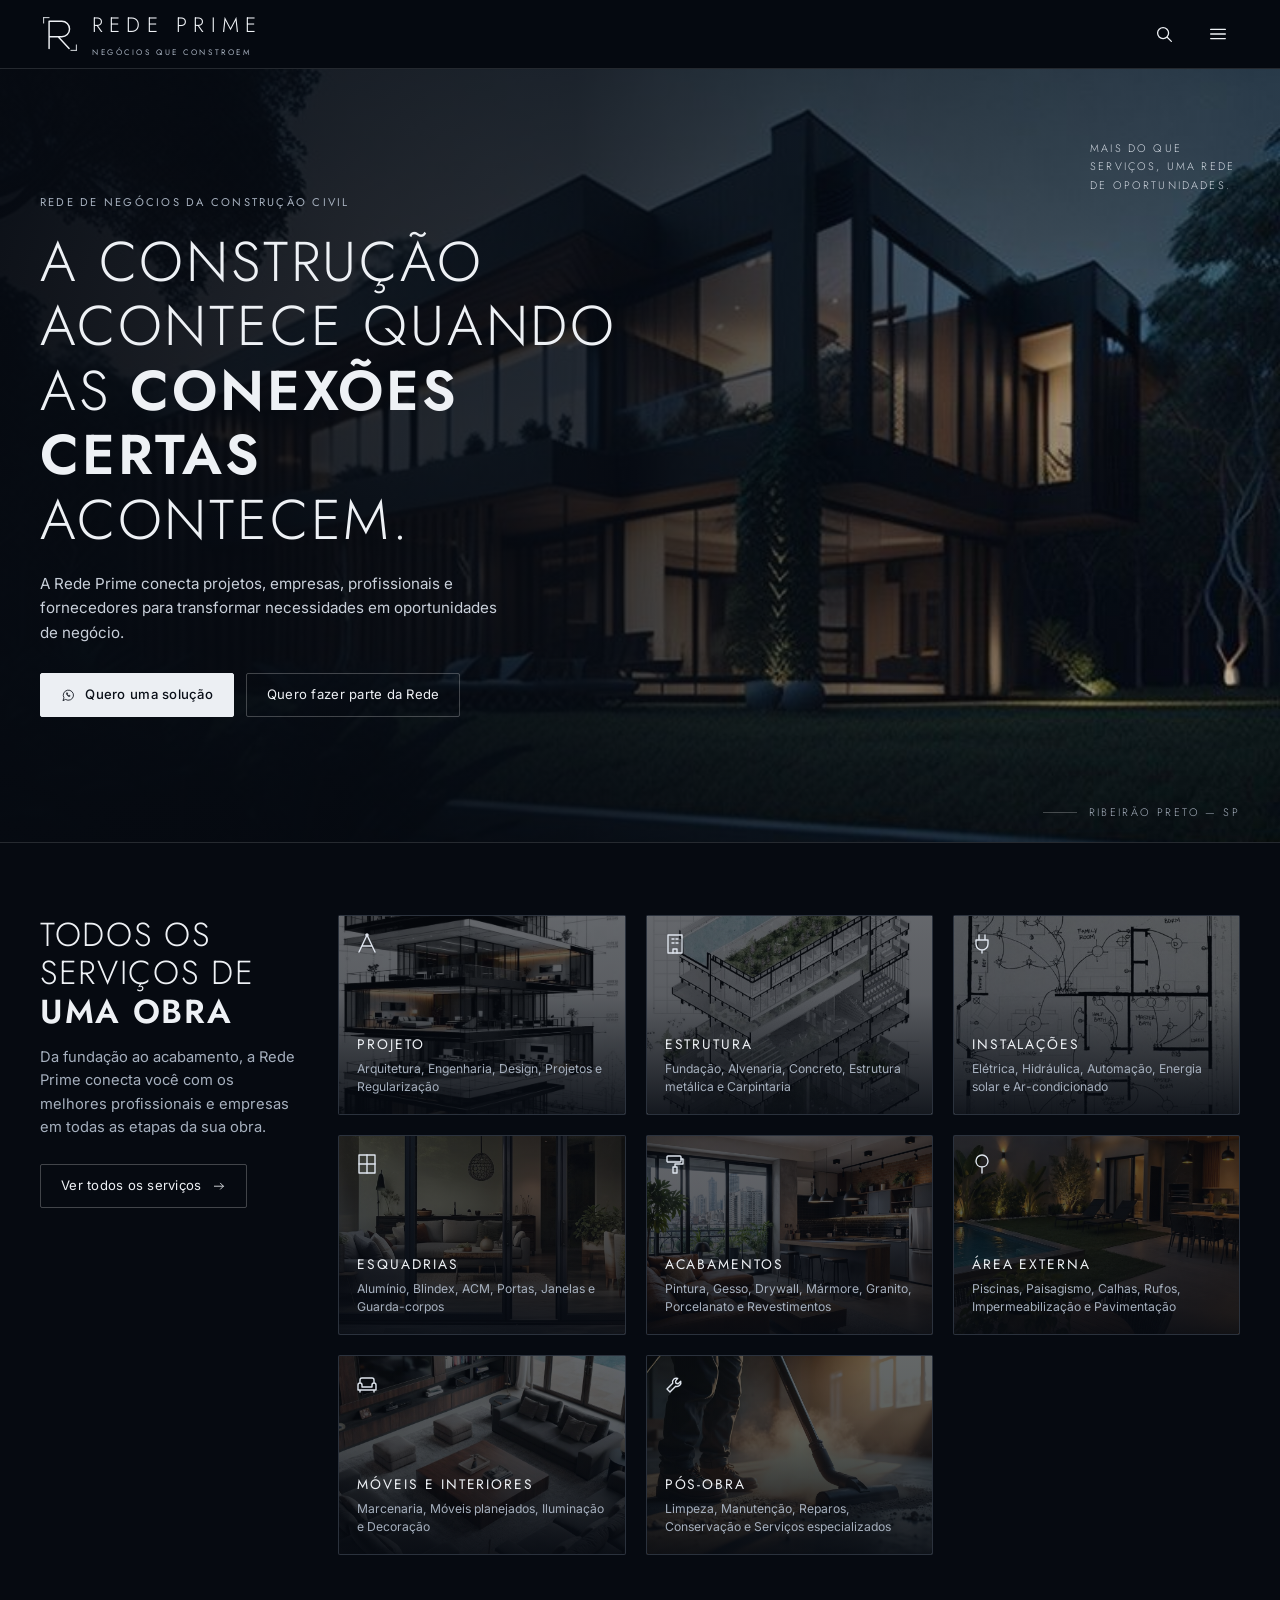
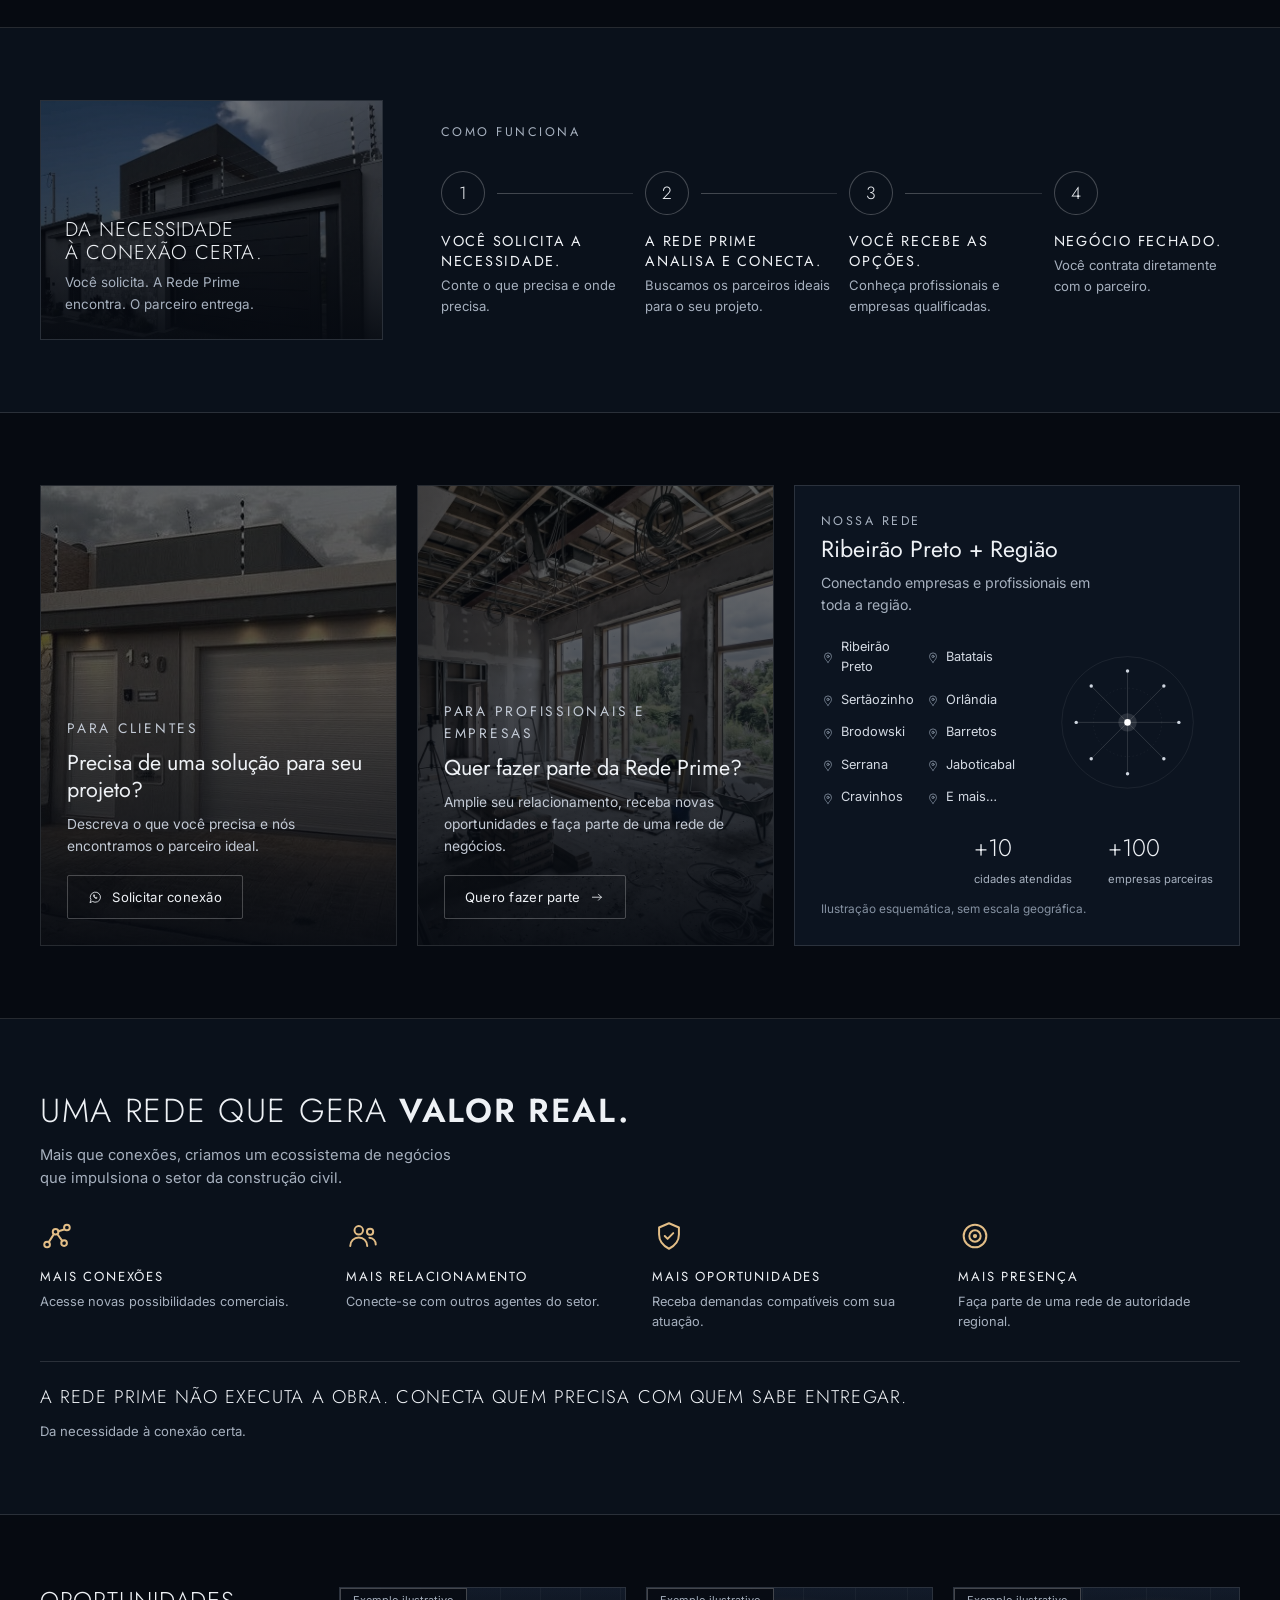
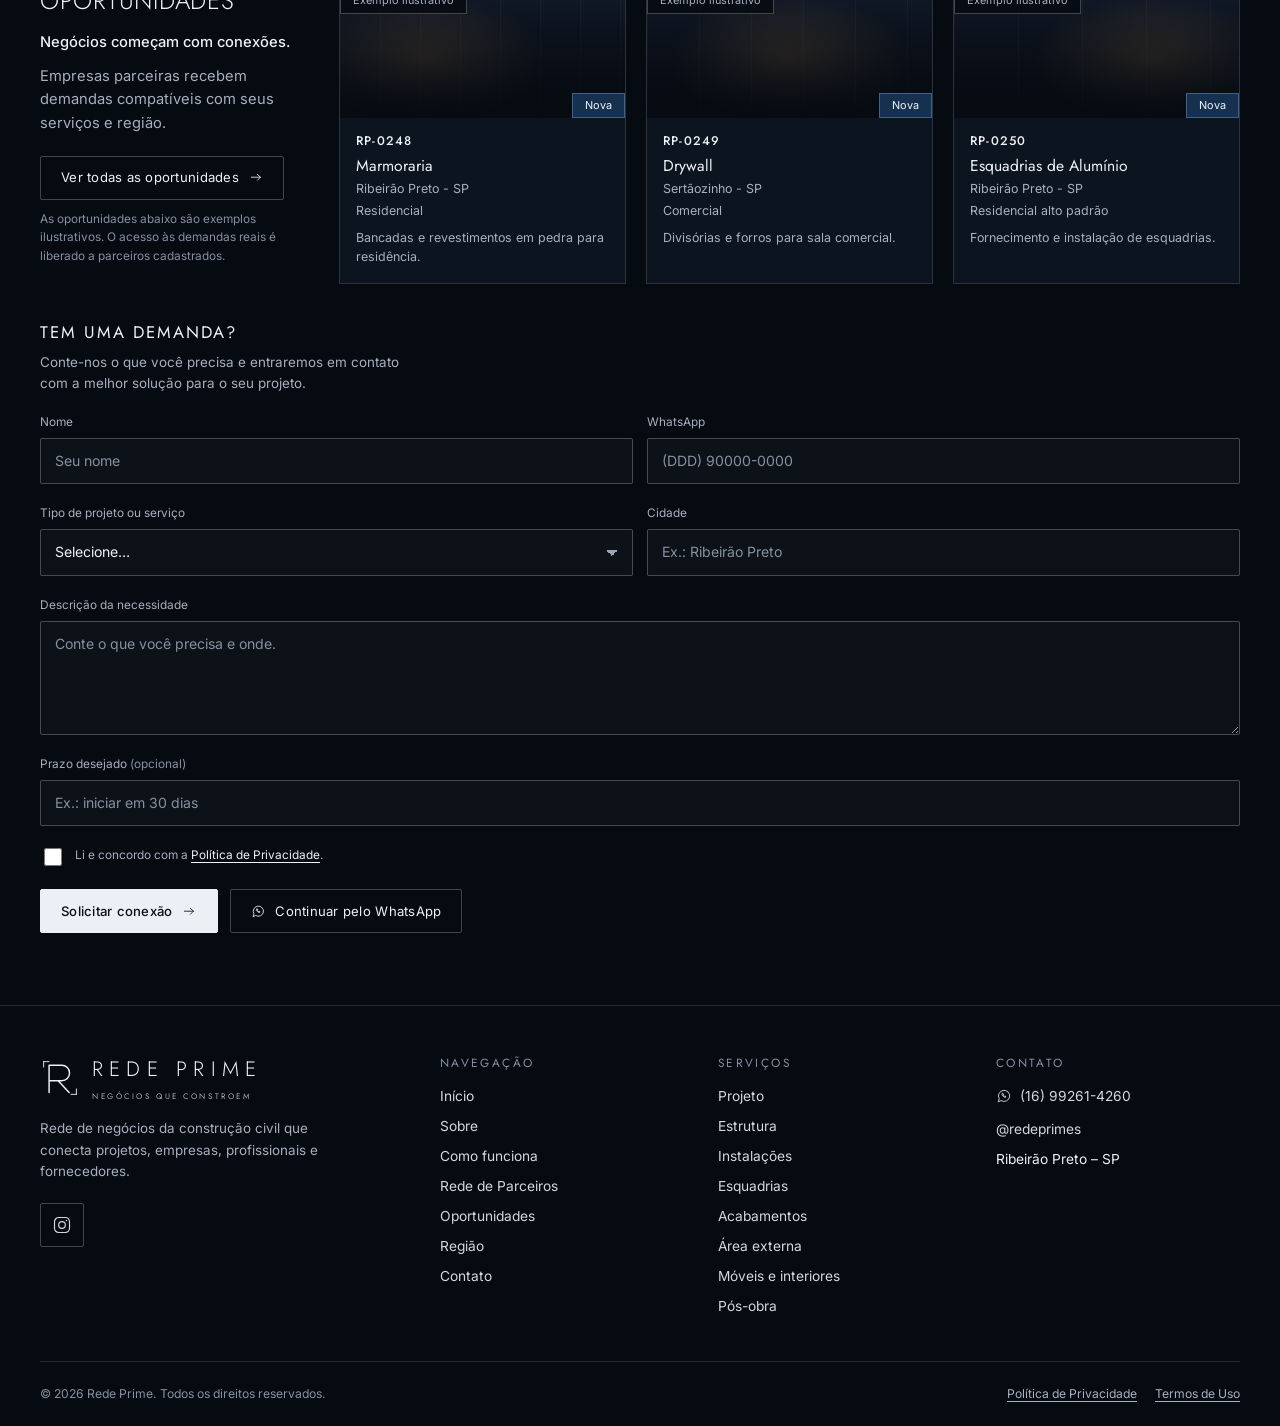
==== commit 8270c43b: "Inclusao do whatsapp do cliente" ====
--- a/index.html
+++ b/index.html
@@ -37,6 +37,7 @@
 <symbol id="i-wrench" viewBox="0 0 24 24"><path d="M14.7 6.3a4 4 0 0 0-5 5L4 17l3 3 5.7-5.7a4 4 0 0 0 5-5l-2.5 2.5-2.2-.5-.5-2.2z"/></symbol>
 <symbol id="i-badge" viewBox="0 0 24 24"><path d="M12 3l7 3v5c0 4.5-3 8-7 10-4-2-7-5.5-7-10V6z"/><path d="M9 12l2 2 4-4"/></symbol>
 <symbol id="i-instagram" viewBox="0 0 24 24"><rect x="3" y="3" width="18" height="18" rx="5"/><circle cx="12" cy="12" r="4"/><circle cx="17.4" cy="6.6" r=".9" fill="currentColor" stroke="none"/></symbol>
+<symbol id="i-whatsapp" viewBox="0 0 24 24"><path d="M3.5 20.5l1.4-4.2A8.5 8.5 0 1 1 8 19.4z"/><path d="M9.2 8.6c-.3.5-.3 1.4.5 2.6.9 1.4 2.1 2.4 3.4 2.9.9.3 1.5 0 1.9-.6l.2-.5-1.6-.9-.7.6c-.8-.3-1.7-1.1-2.1-2l.5-.7-.8-1.7z"/></symbol>
 <symbol id="i-target" viewBox="0 0 24 24"><circle cx="12" cy="12" r="8"/><circle cx="12" cy="12" r="4"/><circle cx="12" cy="12" r=".8"/></symbol>
 </defs></svg>
 
@@ -87,7 +88,7 @@
     <h1 class="h-display" id="h1">A construção acontece quando as <strong>conexões certas</strong> acontecem.</h1>
     <p class="lead">A Rede Prime conecta projetos, empresas, profissionais e fornecedores para transformar necessidades em oportunidades de negócio.</p>
     <div class="hero-cta">
-      <a class="btn btn-light" href="#contato">Quero uma solução <svg class="ic" aria-hidden="true"><use href="#i-arrow"/></svg></a>
+      <a class="btn btn-light" href="#contato" data-wa><svg class="ic" aria-hidden="true"><use href="#i-whatsapp"/></svg>Quero uma solução</a>
       <button class="btn" type="button" data-open="partner-dialog">Quero fazer parte da Rede</button>
     </div>
   </div></div>
@@ -154,7 +155,7 @@
 <section class="section" id="parceiros" aria-label="Clientes, parceiros e região"><div class="container trio">
   <article class="cta-card"><div class="ph" style="--x:30%;--y:65%;--g:.34" data-img="assets/img/cliente.jpg" aria-hidden="true"></div>
     <p class="label">Para clientes</p><h3>Precisa de uma solução para seu projeto?</h3><p>Descreva o que você precisa e nós encontramos o parceiro ideal.</p>
-    <a class="btn" href="#contato">Solicitar conexão <svg class="ic" aria-hidden="true"><use href="#i-arrow"/></svg></a></article>
+    <a class="btn" href="#contato" data-wa><svg class="ic" aria-hidden="true"><use href="#i-whatsapp"/></svg>Solicitar conexão</a></article>
   <article class="cta-card"><div class="ph" style="--x:60%;--y:40%;--g:.2;--s:34px" data-img="assets/img/parceiro.jpg" aria-hidden="true"></div>
     <p class="label">Para profissionais e empresas</p><h3>Quer fazer parte da Rede Prime?</h3><p>Amplie seu relacionamento, receba novas oportunidades e faça parte de uma rede de negócios.</p>
     <button class="btn" type="button" data-open="partner-dialog">Quero fazer parte <svg class="ic" aria-hidden="true"><use href="#i-arrow"/></svg></button></article>
@@ -206,7 +207,7 @@
 <div class="fld span-2"><label for="contato-prazo">Prazo desejado <i>(opcional)</i></label><input id="contato-prazo" name="prazo" type="text"  placeholder="Ex.: iniciar em 30 dias" aria-describedby="contato-prazo-err"><span class="err" id="contato-prazo-err" role="alert"></span></div>
 <div class="fld span-2"><label class="consent" for="contato-consent"><input type="checkbox" id="contato-consent" name="consent" required data-msg="Para enviar, aceite a Política de Privacidade." aria-describedby="contato-consent-err"><span>Li e concordo com a <button type="button" class="link" data-open="privacy-dialog">Política de Privacidade</button>.</span></label><span class="err" id="contato-consent-err" role="alert"></span></div>
 <div class="hp" aria-hidden="true"><label>Não preencha este campo<input class="hp-in" type="text" name="website" tabindex="-1" autocomplete="off"></label></div>
-<div class="span-2 form-actions"><button class="btn btn-light" type="submit">Solicitar conexão <svg class="ic" aria-hidden="true"><use href="#i-arrow"/></svg></button></div>
+<div class="span-2 form-actions"><button class="btn btn-light" type="submit">Solicitar conexão <svg class="ic" aria-hidden="true"><use href="#i-arrow"/></svg></button><button class="btn" type="button" id="contato-wa" hidden><svg class="ic" aria-hidden="true"><use href="#i-whatsapp"/></svg>Continuar pelo WhatsApp</button></div>
 <div class="span-2 status" role="status" aria-live="polite" tabindex="-1"></div>
 </form>
   </div>
--- a/assets/css/styles.css
+++ b/assets/css/styles.css
@@ -17,6 +17,7 @@
 html{scroll-behavior:smooth;-webkit-text-size-adjust:100%}
 body{margin:0;background:var(--bg);color:var(--text);font:400 1rem/1.6 var(--font-body);overflow-x:hidden;-webkit-font-smoothing:antialiased}
 body.lock{overflow:hidden}
+[hidden]{display:none!important}
 img,svg{display:block;max-width:100%}
 a{color:inherit;text-decoration:none}
 button,input,select,textarea{font:inherit;color:inherit}
@@ -204,6 +205,8 @@
 .foot h4{font:400 .74rem var(--font-display);letter-spacing:.2em;text-transform:uppercase;color:var(--dim);margin-bottom:14px}
 .foot li{margin-bottom:8px;font-size:.86rem}
 .foot li a,.foot li button{color:#d3d9e2;background:none;border:0;padding:0;text-align:left;font-size:inherit}
+.foot li a.wa-link{display:inline-flex;align-items:center;gap:8px}
+.foot li a.wa-link .ic{width:1.15em;height:1.15em}
 .foot li a:hover,.foot li button:hover{color:var(--accent)}
 .social-row{display:flex;gap:10px;margin-top:20px}
 .social{display:grid;place-items:center;width:44px;height:44px;border:1px solid var(--line-2);border-radius:2px;color:#d3d9e2;transition:color .25s,border-color .25s,background .25s}
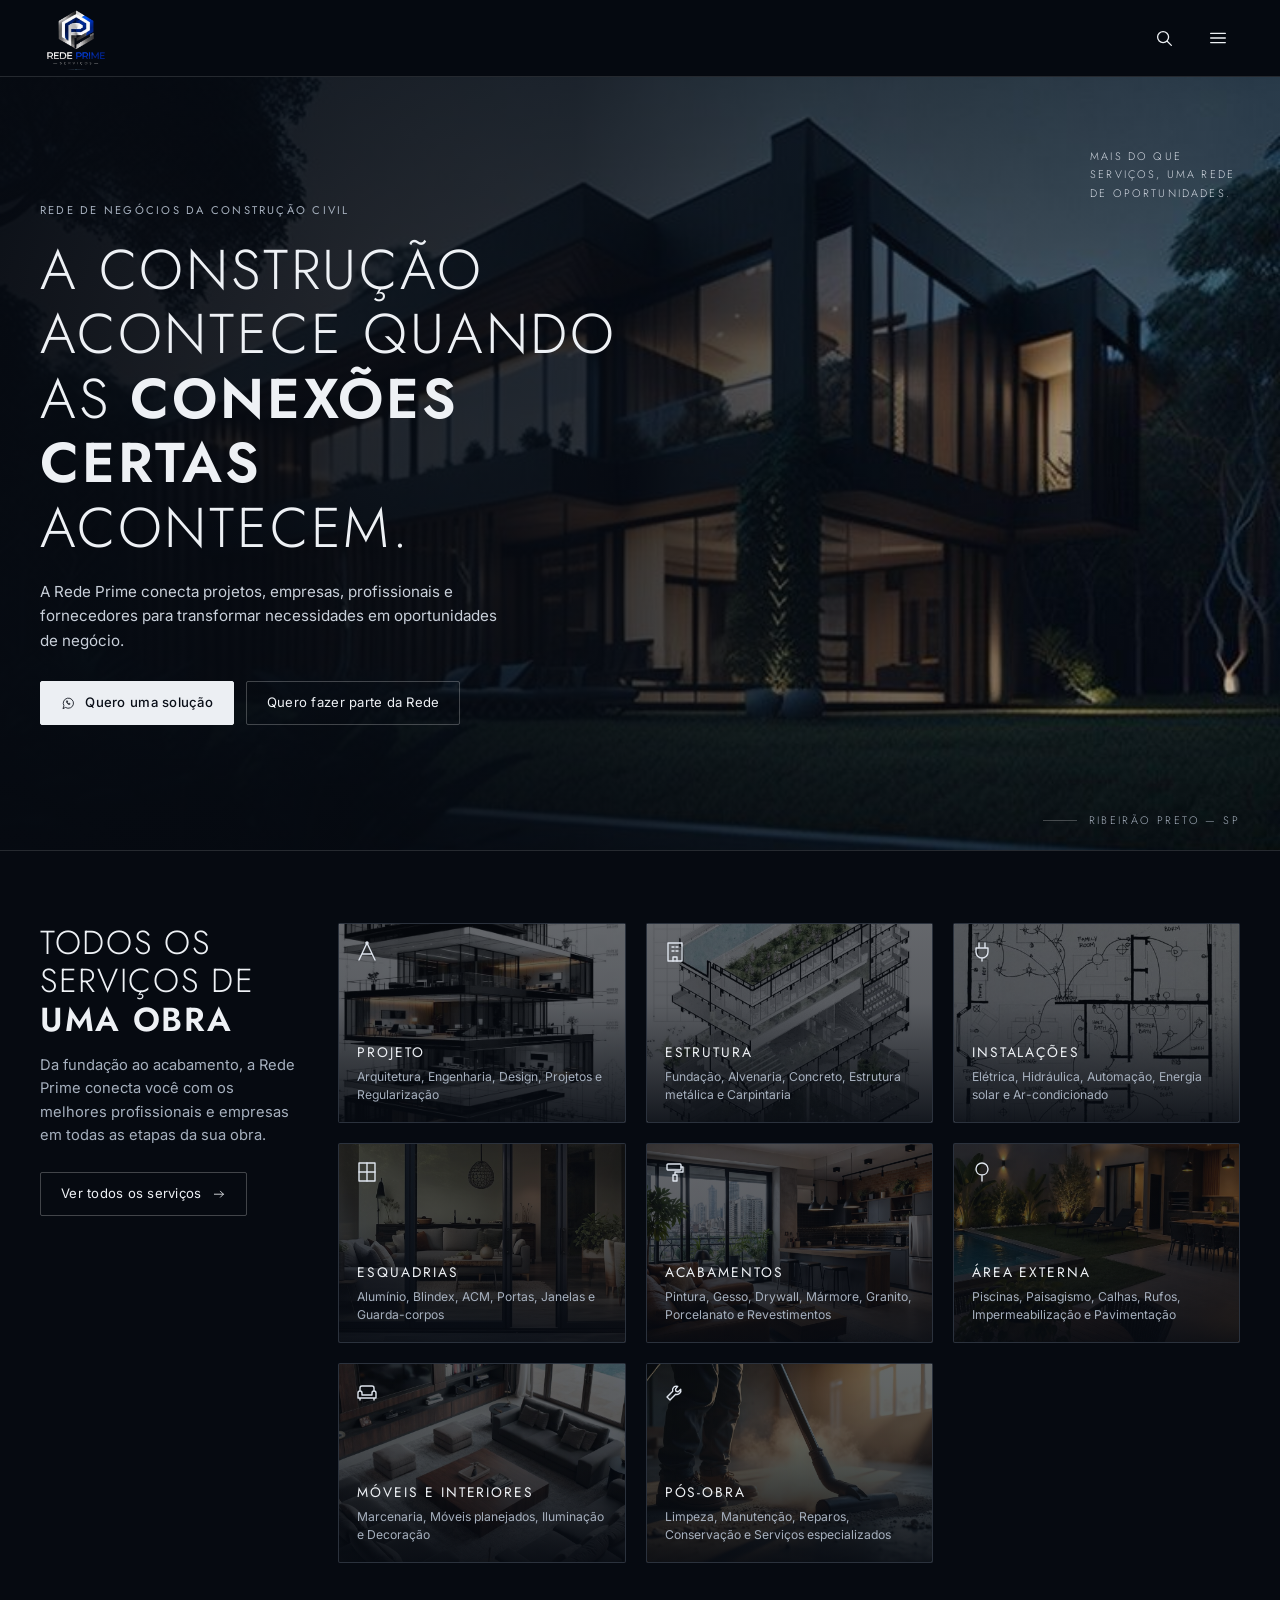
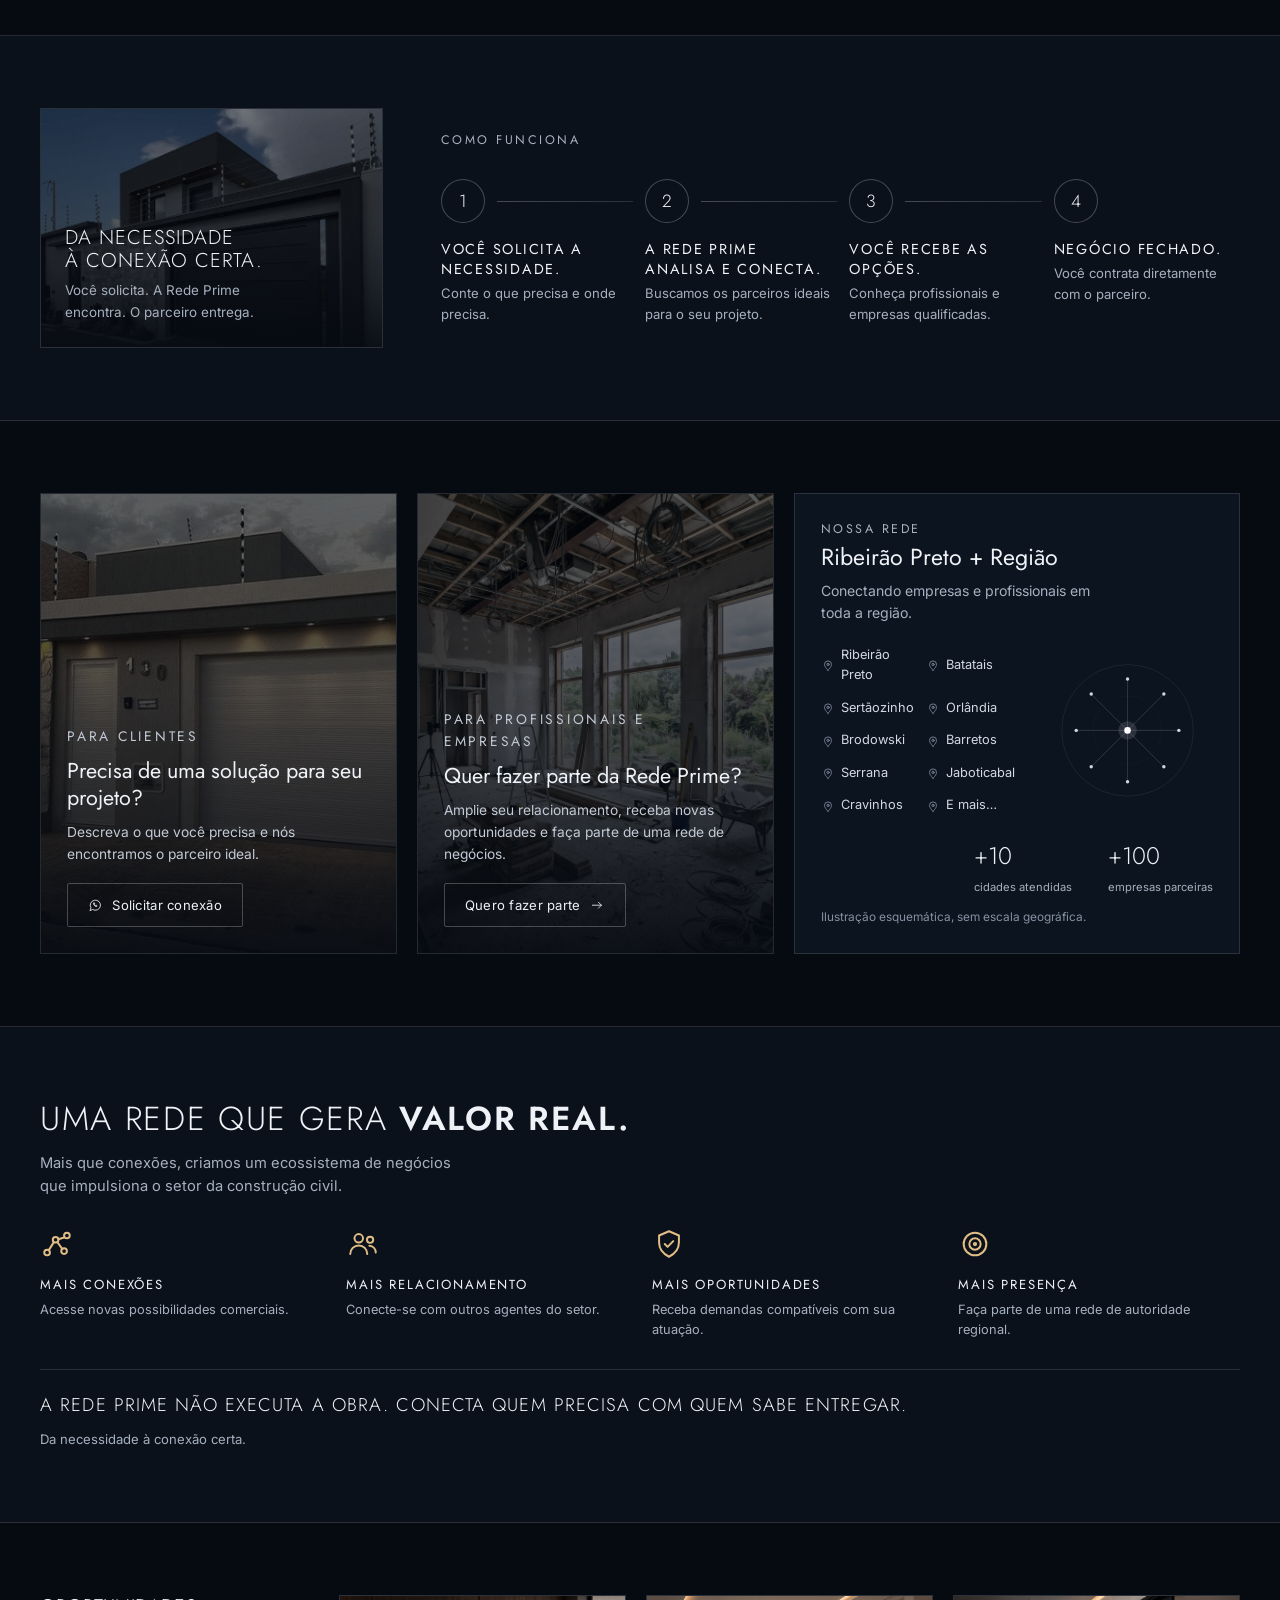
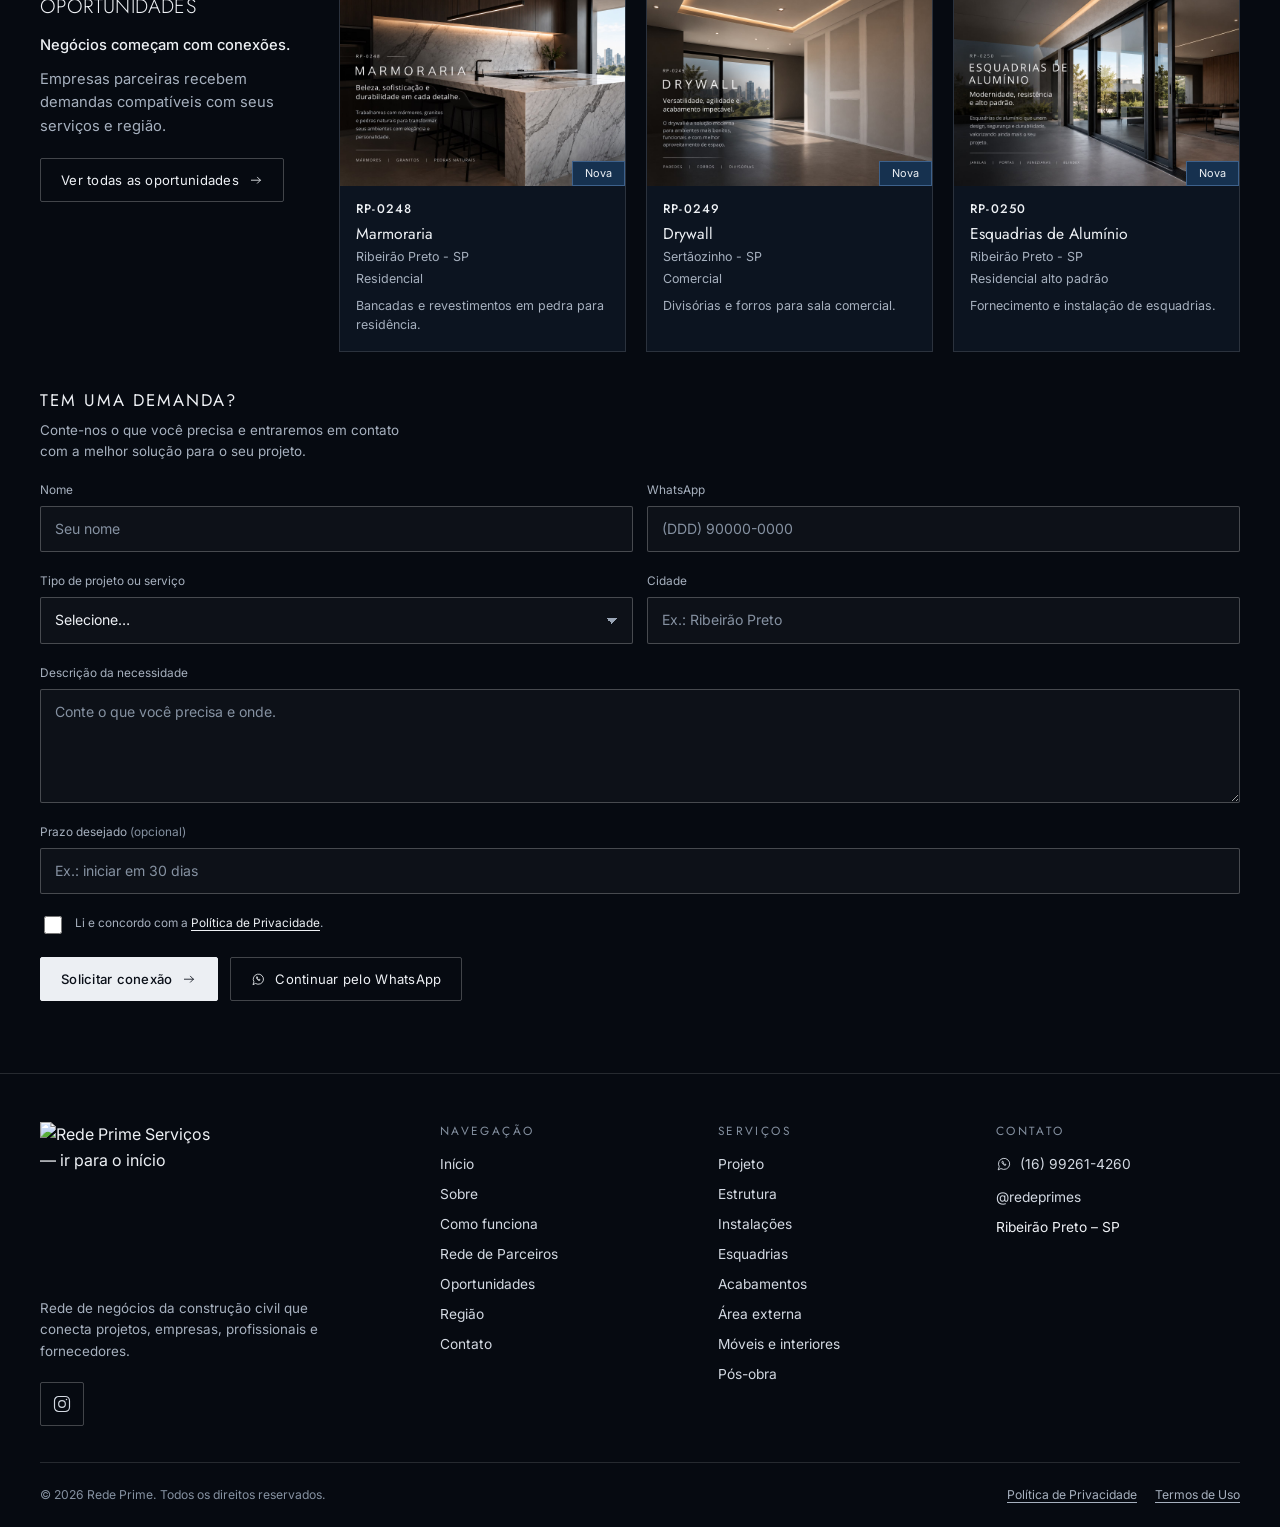
==== commit 0967016d: "jpg to png" ====
--- a/index.html
+++ b/index.html
@@ -9,8 +9,9 @@
 <meta property="og:type" content="website"><meta property="og:locale" content="pt_BR"><meta property="og:site_name" content="Rede Prime">
 <meta property="og:title" content="Rede Prime — Negócios que Constroem">
 <meta property="og:description" content="Rede de negócios da construção civil: conectamos quem precisa com quem sabe entregar.">
-<!-- Antes de publicar: adicione <link rel="canonical"> e <meta property="og:image"> (1200x630) com a URL final do site. -->
-<link rel="icon" href="data:image/svg+xml,%3Csvg xmlns='http://www.w3.org/2000/svg' viewBox='0 0 64 64'%3E%3Crect width='64' height='64' fill='%23060a11'/%3E%3Cpath d='M18 50V14h20a10 10 0 0 1 0 20H18M30 34l16 16' fill='none' stroke='%23fff' stroke-width='4' stroke-linecap='round' stroke-linejoin='round'/%3E%3C/svg%3E">
+<!-- Antes de publicar: adicione <link rel="canonical"> e <meta property="og:image" content="https://SEU-DOMINIO/assets/img/og-image.png"> (arquivo 1200x630 já incluso) com a URL final do site. -->
+<link rel="icon" type="image/png" href="assets/img/favicon-64.png">
+<link rel="apple-touch-icon" href="assets/img/apple-touch-icon.png">
 <link rel="preconnect" href="https://fonts.googleapis.com"><link rel="preconnect" href="https://fonts.gstatic.com" crossorigin>
 <link rel="stylesheet" href="https://fonts.googleapis.com/css2?family=Inter:wght@400;500&family=Jost:wght@300;400;500;600&display=swap">
 <link rel="stylesheet" href="assets/css/styles.css">
@@ -42,7 +43,7 @@
 </defs></svg>
 
 <header class="site-header"><div class="container header-in">
-  <a class="logo" href="#inicio" aria-label="Rede Prime — início"><svg viewBox="0 0 44 44" fill="none" stroke="currentColor" stroke-width="1.6" stroke-linecap="round" stroke-linejoin="round" aria-hidden="true"><path d="M10 38V8h14a8.5 8.5 0 0 1 0 17H10M20 25l12 13"/><path d="M4 4h6M4 4v6M40 40h-6M40 40v-6" stroke-width="1"/></svg><span class="logo-t"><b>REDE PRIME</b><small>Negócios que constroem</small></span></a>
+  <a class="logo" href="#inicio"><img src="assets/img/logo.png" width="900" height="844" alt="Rede Prime Serviços — ir para o início"></a>
   <nav class="nav" id="nav" aria-label="Principal">
     <ul>
       <li><a href="#inicio">Início</a></li><li><a href="#sobre">Sobre</a></li><li><a href="#solucoes">Soluções</a></li>
@@ -216,7 +217,7 @@
 
 <footer class="site-footer"><div class="container">
   <div class="foot">
-    <div><a class="logo" href="#inicio" aria-label="Rede Prime — início"><svg viewBox="0 0 44 44" fill="none" stroke="currentColor" stroke-width="1.6" stroke-linecap="round" stroke-linejoin="round" aria-hidden="true"><path d="M10 38V8h14a8.5 8.5 0 0 1 0 17H10M20 25l12 13"/><path d="M4 4h6M4 4v6M40 40h-6M40 40v-6" stroke-width="1"/></svg><span class="logo-t"><b>REDE PRIME</b><small>Negócios que constroem</small></span></a>
+    <div><a class="logo logo-foot" href="#inicio"><img src="assets/img/logo.jpg" width="900" height="844" alt="Rede Prime Serviços — ir para o início" loading="lazy"></a>
       <p>Rede de negócios da construção civil que conecta projetos, empresas, profissionais e fornecedores.</p>
       <div class="social-row" id="foot-social"></div></div>
     <div><h4>Navegação</h4><ul>
--- a/assets/css/styles.css
+++ b/assets/css/styles.css
@@ -9,7 +9,7 @@
   --accent:#e2bd86; --danger:#ff9a90; --ok:#86d6a6;
   --font-display:"Jost","Futura","Century Gothic",system-ui,sans-serif;
   --font-body:"Inter",system-ui,-apple-system,"Segoe UI",Roboto,sans-serif;
-  --pad:clamp(16px,4vw,40px); --maxw:1360px; --header-h:68px;
+  --pad:clamp(16px,4vw,40px); --maxw:1360px; --header-h:76px;
   --gap:clamp(12px,1.6vw,20px); --section-y:clamp(40px,6vw,72px);
   --ease:cubic-bezier(.2,.7,.2,1);
 }
@@ -60,11 +60,9 @@
 /* ---------- header ---------- */
 .site-header{position:sticky;top:0;z-index:100;background:rgba(6,10,17,.86);backdrop-filter:blur(12px);-webkit-backdrop-filter:blur(12px);border-bottom:1px solid var(--line)}
 .header-in{display:flex;align-items:center;gap:20px;height:var(--header-h)}
-.logo{display:flex;align-items:center;gap:12px;flex:none}
-.logo svg{width:40px;height:40px}
-.logo-t{display:flex;flex-direction:column;line-height:1}
-.logo-t b{font:300 1.3rem var(--font-display);letter-spacing:.3em}
-.logo-t small{font:400 .5rem var(--font-display);letter-spacing:.32em;color:var(--muted);margin-top:6px;text-transform:uppercase}
+.logo{display:flex;align-items:center;flex:none}
+.logo img{display:block;height:calc(var(--header-h) - 8px);width:auto;max-width:none;object-fit:contain}
+.logo-foot img{height:auto;width:min(170px,50vw)}
 .nav{position:fixed;inset:var(--header-h) 0 0 0;background:var(--bg);padding:24px var(--pad) 40px;overflow-y:auto;visibility:hidden;opacity:0;transform:translateY(-8px);transition:opacity .25s,transform .25s var(--ease),visibility .25s}
 .nav.open{visibility:visible;opacity:1;transform:none}
 .nav ul{display:flex;flex-direction:column}
@@ -158,12 +156,13 @@
 .value-end p{font-size:.82rem;color:var(--muted);margin-top:12px}
 
 .opp-wrap{display:grid;gap:36px}
-.opp-intro h2{margin-bottom:16px;font-size:clamp(1.3rem,1.9vw,1.7rem);overflow-wrap:anywhere;letter-spacing:.03em}
+.opp-intro h2{margin-bottom:16px;font-size:clamp(1.15rem,1.55vw,1.5rem);overflow-wrap:break-word;letter-spacing:.02em}
 .opp-intro strong{display:block;font-weight:500;font-size:.92rem;margin-bottom:10px}
 .opp-intro .btn{margin-top:20px}
 .opp-grid{display:grid;gap:var(--gap);grid-template-columns:repeat(auto-fit,minmax(min(100%,200px),1fr))}
 .opp{position:relative;display:flex;flex-direction:column;border:1px solid var(--line);background:var(--panel);overflow:hidden}
-.opp-img{position:relative;height:130px}
+.opp-img{position:relative;aspect-ratio:3/2}
+.opp-img.has-img .ph::after{display:none}
 .opp-tag{position:absolute;right:0;bottom:0;z-index:2;background:#16314f;border:1px solid rgba(120,170,230,.4);font-size:.68rem;padding:3px 12px}
 .opp-tag.ex{right:auto;left:0;top:0;bottom:auto;background:rgba(6,10,17,.85);border-color:var(--line-2);color:var(--muted)}
 .opp-body{padding:14px 16px 16px;display:flex;flex-direction:column;gap:2px;font-size:.78rem;color:var(--muted)}
@@ -238,7 +237,7 @@
 .res span{font-size:.78rem;color:var(--muted)}
 .res mark{background:none;color:var(--accent)}
 
-@media (max-width:380px){.logo svg{width:32px;height:32px}.logo{gap:8px}.logo-t b{font-size:1.05rem;letter-spacing:.2em}.logo-t small{letter-spacing:.2em;font-size:.45rem}.header-in{gap:8px}.header-actions{gap:2px}}
+@media (max-width:380px){.logo:not(.logo-foot) img{height:calc(var(--header-h) - 14px)}.header-in{gap:8px}.header-actions{gap:2px}}
 
 /* ---------- breakpoints ---------- */
 @media (min-width:700px){
@@ -275,7 +274,7 @@
   .only-desktop{display:inline-flex}
   .value{grid-template-columns:1fr 2.6fr 1.1fr;gap:clamp(24px,3vw,56px)}
   .value-end{border-top:0;border-left:1px solid var(--line);padding:0 0 0 32px}
-  .opp-wrap{grid-template-columns:minmax(190px,.55fr) 2fr minmax(300px,1fr);align-items:start}
+  .opp-wrap{grid-template-columns:minmax(220px,.6fr) 2fr minmax(300px,1fr);align-items:start}
   .opp-wrap .contact{grid-column:auto;padding-left:clamp(0px,1.5vw,24px)}
 }
 @media (min-width:1800px){
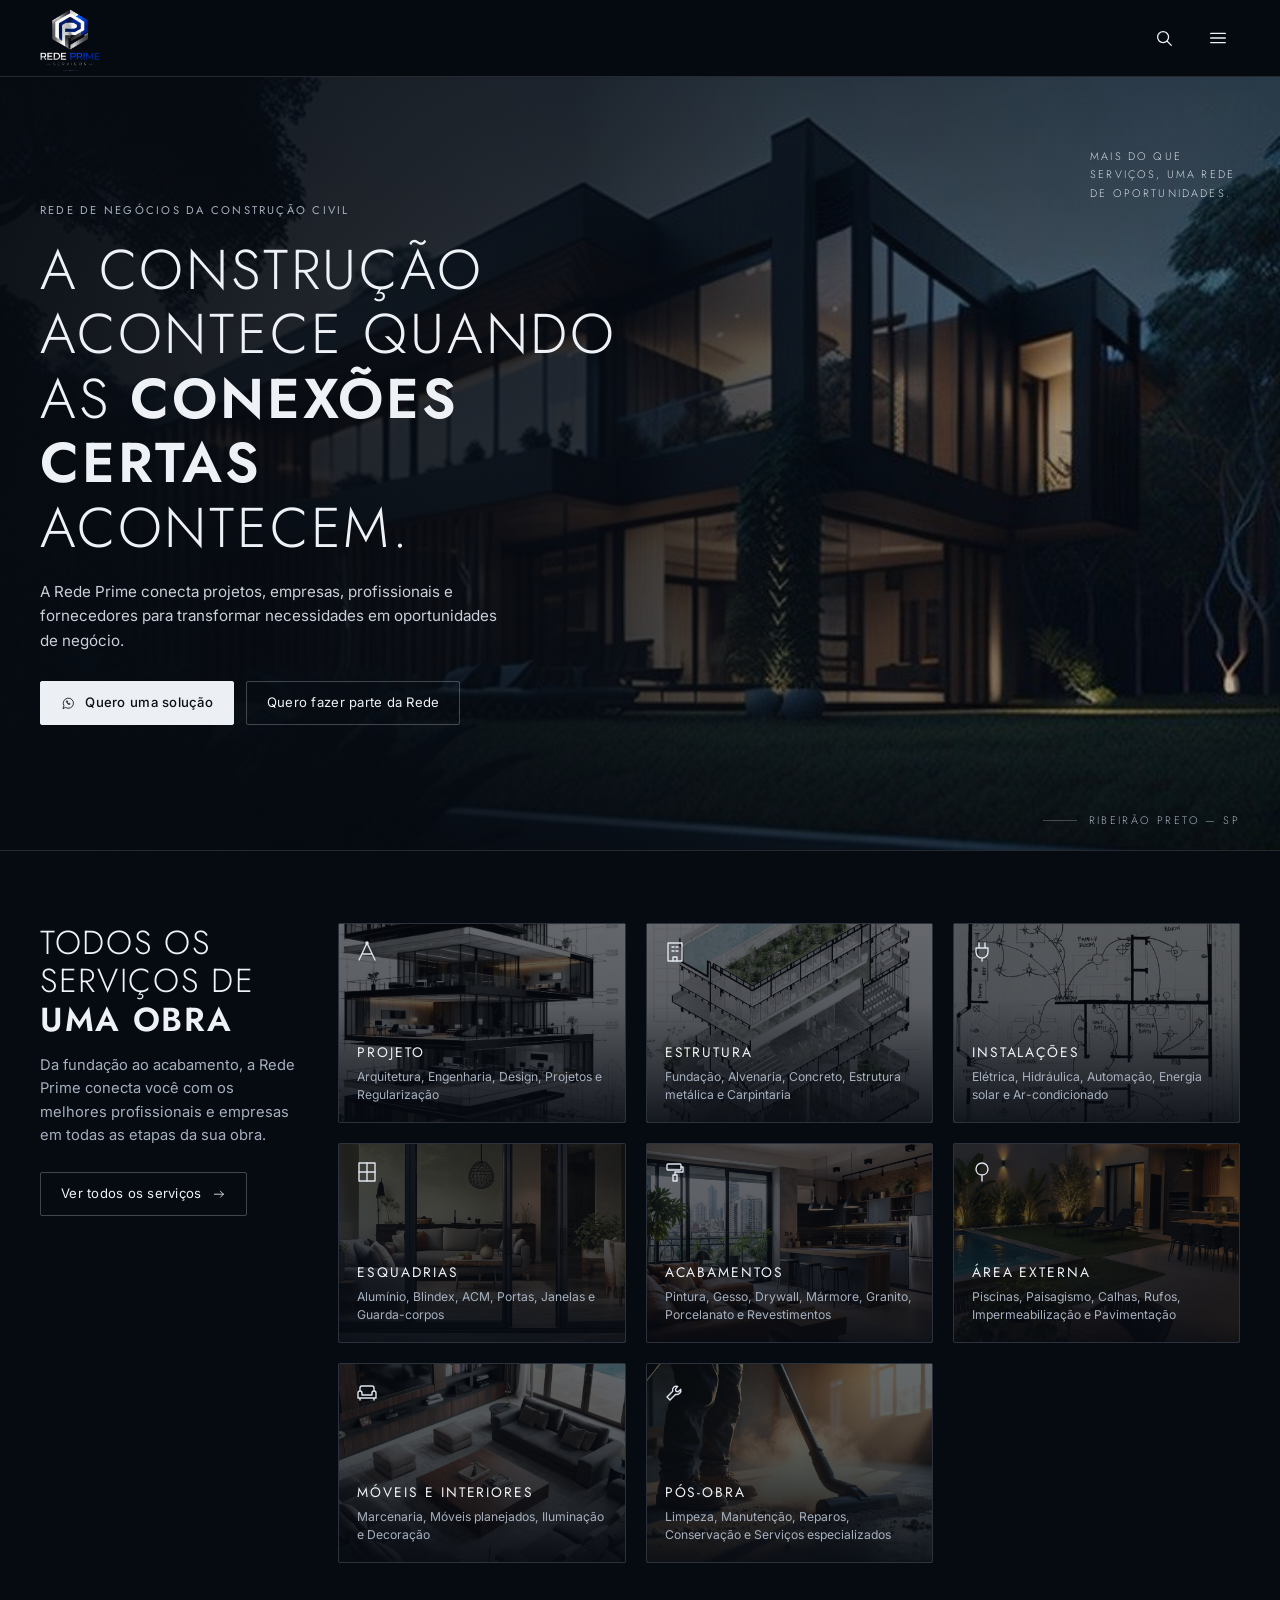
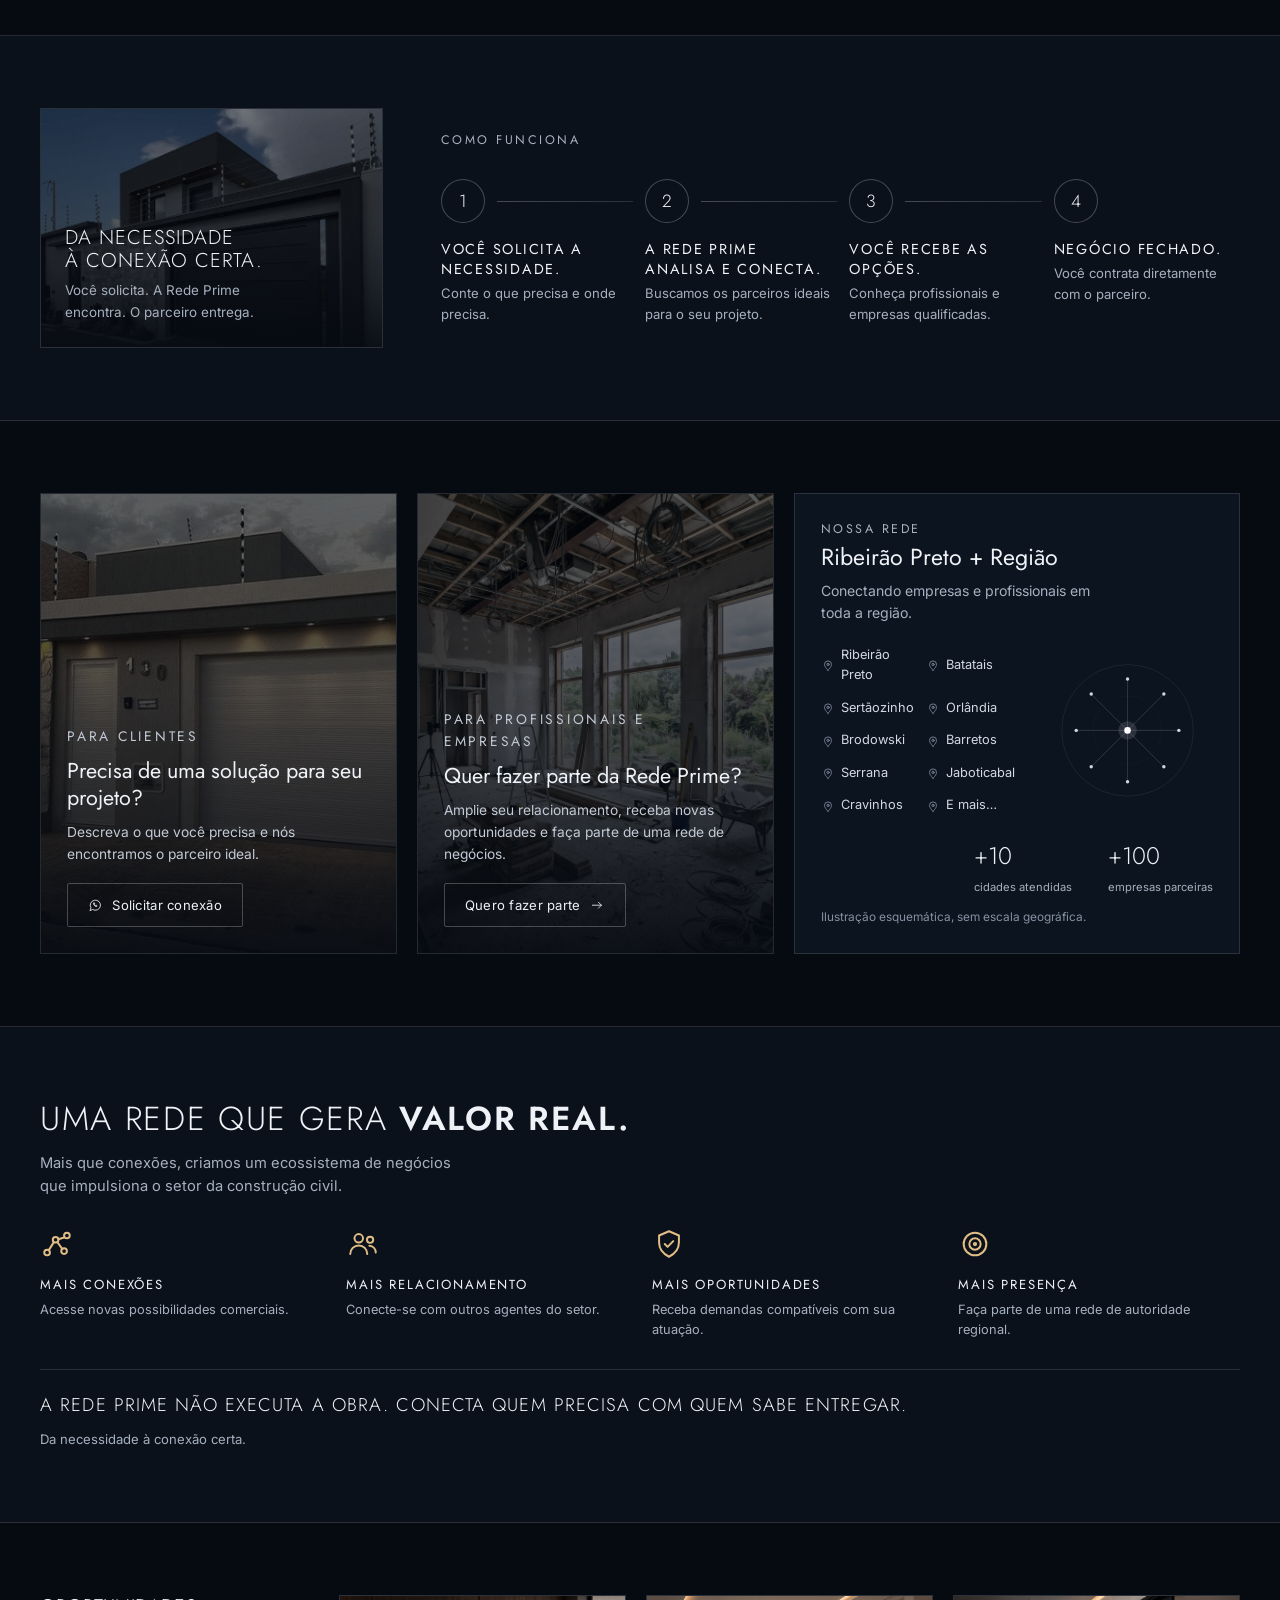
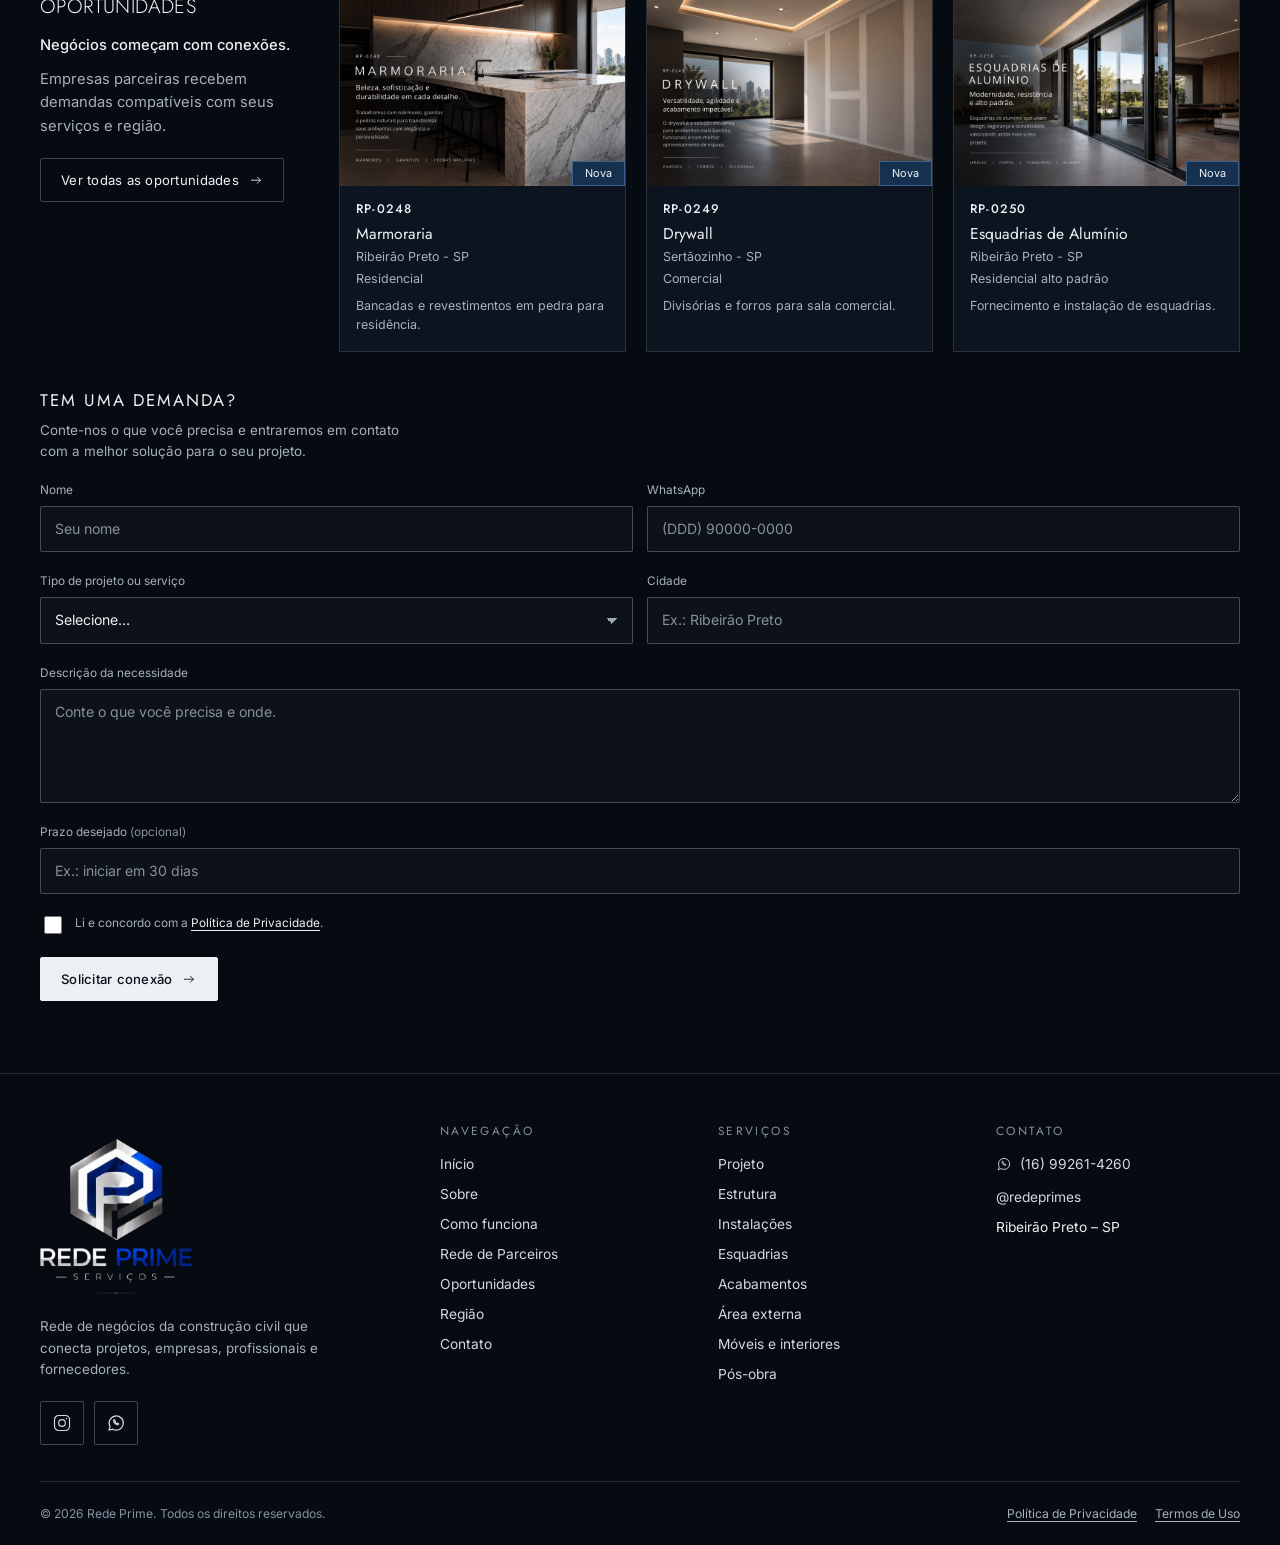
==== commit e45a6751: "2.0 Alteracoes finais para apresentacao ao cliente" ====
--- a/index.html
+++ b/index.html
@@ -9,8 +9,9 @@
 <meta property="og:type" content="website"><meta property="og:locale" content="pt_BR"><meta property="og:site_name" content="Rede Prime">
 <meta property="og:title" content="Rede Prime — Negócios que Constroem">
 <meta property="og:description" content="Rede de negócios da construção civil: conectamos quem precisa com quem sabe entregar.">
-<!-- Antes de publicar: adicione <link rel="canonical"> e <meta property="og:image" content="https://SEU-DOMINIO/assets/img/og-image.png"> (arquivo 1200x630 já incluso) com a URL final do site. -->
-<link rel="icon" type="image/png" href="assets/img/favicon-64.png">
+<!-- Antes de publicar: adicione <link rel="canonical"> e <meta property="og:image" content="https://SEU-DOMINIO/assets/img/og-image.jpg"> (arquivo 1200x630 já incluso) com a URL final do site. -->
+<link rel="icon" type="image/png" sizes="32x32" href="assets/img/favicon-32.png">
+<link rel="icon" type="image/png" sizes="64x64" href="assets/img/favicon-64.png">
 <link rel="apple-touch-icon" href="assets/img/apple-touch-icon.png">
 <link rel="preconnect" href="https://fonts.googleapis.com"><link rel="preconnect" href="https://fonts.gstatic.com" crossorigin>
 <link rel="stylesheet" href="https://fonts.googleapis.com/css2?family=Inter:wght@400;500&family=Jost:wght@300;400;500;600&display=swap">
@@ -43,7 +44,7 @@
 </defs></svg>
 
 <header class="site-header"><div class="container header-in">
-  <a class="logo" href="#inicio"><img src="assets/img/logo.png" width="900" height="844" alt="Rede Prime Serviços — ir para o início"></a>
+  <a class="logo" href="#inicio"><img src="assets/img/logo.png" width="516" height="484" alt="Rede Prime Serviços — ir para o início"></a>
   <nav class="nav" id="nav" aria-label="Principal">
     <ul>
       <li><a href="#inicio">Início</a></li><li><a href="#sobre">Sobre</a></li><li><a href="#solucoes">Soluções</a></li>
@@ -207,8 +208,7 @@
 <div class="fld span-2"><label for="contato-descricao">Descrição da necessidade</label><textarea id="contato-descricao" name="descricao" required data-msg="Descreva o que você precisa." rows="4" minlength="10" placeholder="Conte o que você precisa e onde." aria-describedby="contato-descricao-err"></textarea><span class="err" id="contato-descricao-err" role="alert"></span></div>
 <div class="fld span-2"><label for="contato-prazo">Prazo desejado <i>(opcional)</i></label><input id="contato-prazo" name="prazo" type="text"  placeholder="Ex.: iniciar em 30 dias" aria-describedby="contato-prazo-err"><span class="err" id="contato-prazo-err" role="alert"></span></div>
 <div class="fld span-2"><label class="consent" for="contato-consent"><input type="checkbox" id="contato-consent" name="consent" required data-msg="Para enviar, aceite a Política de Privacidade." aria-describedby="contato-consent-err"><span>Li e concordo com a <button type="button" class="link" data-open="privacy-dialog">Política de Privacidade</button>.</span></label><span class="err" id="contato-consent-err" role="alert"></span></div>
-<div class="hp" aria-hidden="true"><label>Não preencha este campo<input class="hp-in" type="text" name="website" tabindex="-1" autocomplete="off"></label></div>
-<div class="span-2 form-actions"><button class="btn btn-light" type="submit">Solicitar conexão <svg class="ic" aria-hidden="true"><use href="#i-arrow"/></svg></button><button class="btn" type="button" id="contato-wa" hidden><svg class="ic" aria-hidden="true"><use href="#i-whatsapp"/></svg>Continuar pelo WhatsApp</button></div>
+<div class="span-2 form-actions"><button class="btn btn-light" type="submit">Solicitar conexão <svg class="ic" aria-hidden="true"><use href="#i-arrow"/></svg></button></div>
 <div class="span-2 status" role="status" aria-live="polite" tabindex="-1"></div>
 </form>
   </div>
@@ -217,7 +217,7 @@
 
 <footer class="site-footer"><div class="container">
   <div class="foot">
-    <div><a class="logo logo-foot" href="#inicio"><img src="assets/img/logo.jpg" width="900" height="844" alt="Rede Prime Serviços — ir para o início" loading="lazy"></a>
+    <div><a class="logo logo-foot" href="#inicio"><img src="assets/img/logo.png" width="516" height="484" alt="Rede Prime Serviços — ir para o início" loading="lazy"></a>
       <p>Rede de negócios da construção civil que conecta projetos, empresas, profissionais e fornecedores.</p>
       <div class="social-row" id="foot-social"></div></div>
     <div><h4>Navegação</h4><ul>
@@ -272,7 +272,6 @@
 <div class="fld"><label for="parceiro-whatsapp">WhatsApp</label><input id="parceiro-whatsapp" name="whatsapp" type="tel" required data-msg="Informe seu WhatsApp com DDD." autocomplete="tel" inputmode="tel" placeholder="(DDD) 90000-0000" aria-describedby="parceiro-whatsapp-err"><span class="err" id="parceiro-whatsapp-err" role="alert"></span></div>
 <div class="fld"><label for="parceiro-email">E-mail <i>(opcional)</i></label><input id="parceiro-email" name="email" type="email" autocomplete="email" placeholder="" aria-describedby="parceiro-email-err"><span class="err" id="parceiro-email-err" role="alert"></span></div>
 <div class="fld span-2"><label class="consent" for="parceiro-consent"><input type="checkbox" id="parceiro-consent" name="consent" required data-msg="Para enviar, aceite a Política de Privacidade." aria-describedby="parceiro-consent-err"><span>Li e concordo com a <button type="button" class="link" data-open="privacy-dialog">Política de Privacidade</button>.</span></label><span class="err" id="parceiro-consent-err" role="alert"></span></div>
-<div class="hp" aria-hidden="true"><label>Não preencha este campo<input class="hp-in" type="text" name="website" tabindex="-1" autocomplete="off"></label></div>
 <div class="span-2 form-actions"><button class="btn btn-light" type="submit">Enviar cadastro <svg class="ic" aria-hidden="true"><use href="#i-arrow"/></svg></button></div>
 <div class="span-2 status" role="status" aria-live="polite" tabindex="-1"></div>
 </form>
--- a/assets/css/styles.css
+++ b/assets/css/styles.css
@@ -58,11 +58,16 @@
 .ph::after{content:"";position:absolute;inset:0;background:linear-gradient(180deg,rgba(6,10,17,.05) 0%,rgba(6,10,17,.55) 55%,rgba(6,10,17,.92) 100%)}
 
 /* ---------- header ---------- */
-.site-header{position:sticky;top:0;z-index:100;background:rgba(6,10,17,.86);backdrop-filter:blur(12px);-webkit-backdrop-filter:blur(12px);border-bottom:1px solid var(--line)}
+.site-header{position:sticky;top:0;z-index:100;border-bottom:1px solid var(--line)}
+/* o desfoque fica num pseudo-elemento: backdrop-filter no próprio header prenderia o menu mobile (position:fixed) dentro dele */
+.site-header::before{content:"";position:absolute;inset:0;z-index:-1;background:rgba(6,10,17,.86);backdrop-filter:blur(12px);-webkit-backdrop-filter:blur(12px)}
 .header-in{display:flex;align-items:center;gap:20px;height:var(--header-h)}
 .logo{display:flex;align-items:center;flex:none}
-.logo img{display:block;height:calc(var(--header-h) - 8px);width:auto;max-width:none;object-fit:contain}
-.logo-foot img{height:auto;width:min(170px,50vw)}
+.logo{--lh:calc(var(--header-h) - 6px)}
+/* o PNG tem ~10% de margem transparente à esquerda: compensação para alinhar o desenho à grade */
+.logo img{display:block;height:var(--lh);width:auto;max-width:none;object-fit:contain;margin-left:calc(var(--lh) * -.107)}
+.logo-foot{--fw:min(190px,56vw)}
+.logo-foot img{height:auto;width:var(--fw);margin-left:calc(var(--fw) * -.1)}
 .nav{position:fixed;inset:var(--header-h) 0 0 0;background:var(--bg);padding:24px var(--pad) 40px;overflow-y:auto;visibility:hidden;opacity:0;transform:translateY(-8px);transition:opacity .25s,transform .25s var(--ease),visibility .25s}
 .nav.open{visibility:visible;opacity:1;transform:none}
 .nav ul{display:flex;flex-direction:column}
@@ -207,7 +212,7 @@
 .foot li a.wa-link{display:inline-flex;align-items:center;gap:8px}
 .foot li a.wa-link .ic{width:1.15em;height:1.15em}
 .foot li a:hover,.foot li button:hover{color:var(--accent)}
-.social-row{display:flex;gap:10px;margin-top:20px}
+.social-row{display:flex;flex-wrap:wrap;gap:10px;margin-top:20px}
 .social{display:grid;place-items:center;width:44px;height:44px;border:1px solid var(--line-2);border-radius:2px;color:#d3d9e2;transition:color .25s,border-color .25s,background .25s}
 .social .ic{width:20px;height:20px}
 .social:hover{color:var(--accent);border-color:var(--accent);background:rgba(255,255,255,.04)}
@@ -237,7 +242,7 @@
 .res span{font-size:.78rem;color:var(--muted)}
 .res mark{background:none;color:var(--accent)}
 
-@media (max-width:380px){.logo:not(.logo-foot) img{height:calc(var(--header-h) - 14px)}.header-in{gap:8px}.header-actions{gap:2px}}
+@media (max-width:380px){.logo:not(.logo-foot){--lh:calc(var(--header-h) - 12px)}.header-in{gap:8px}.header-actions{gap:2px}}
 
 /* ---------- breakpoints ---------- */
 @media (min-width:700px){
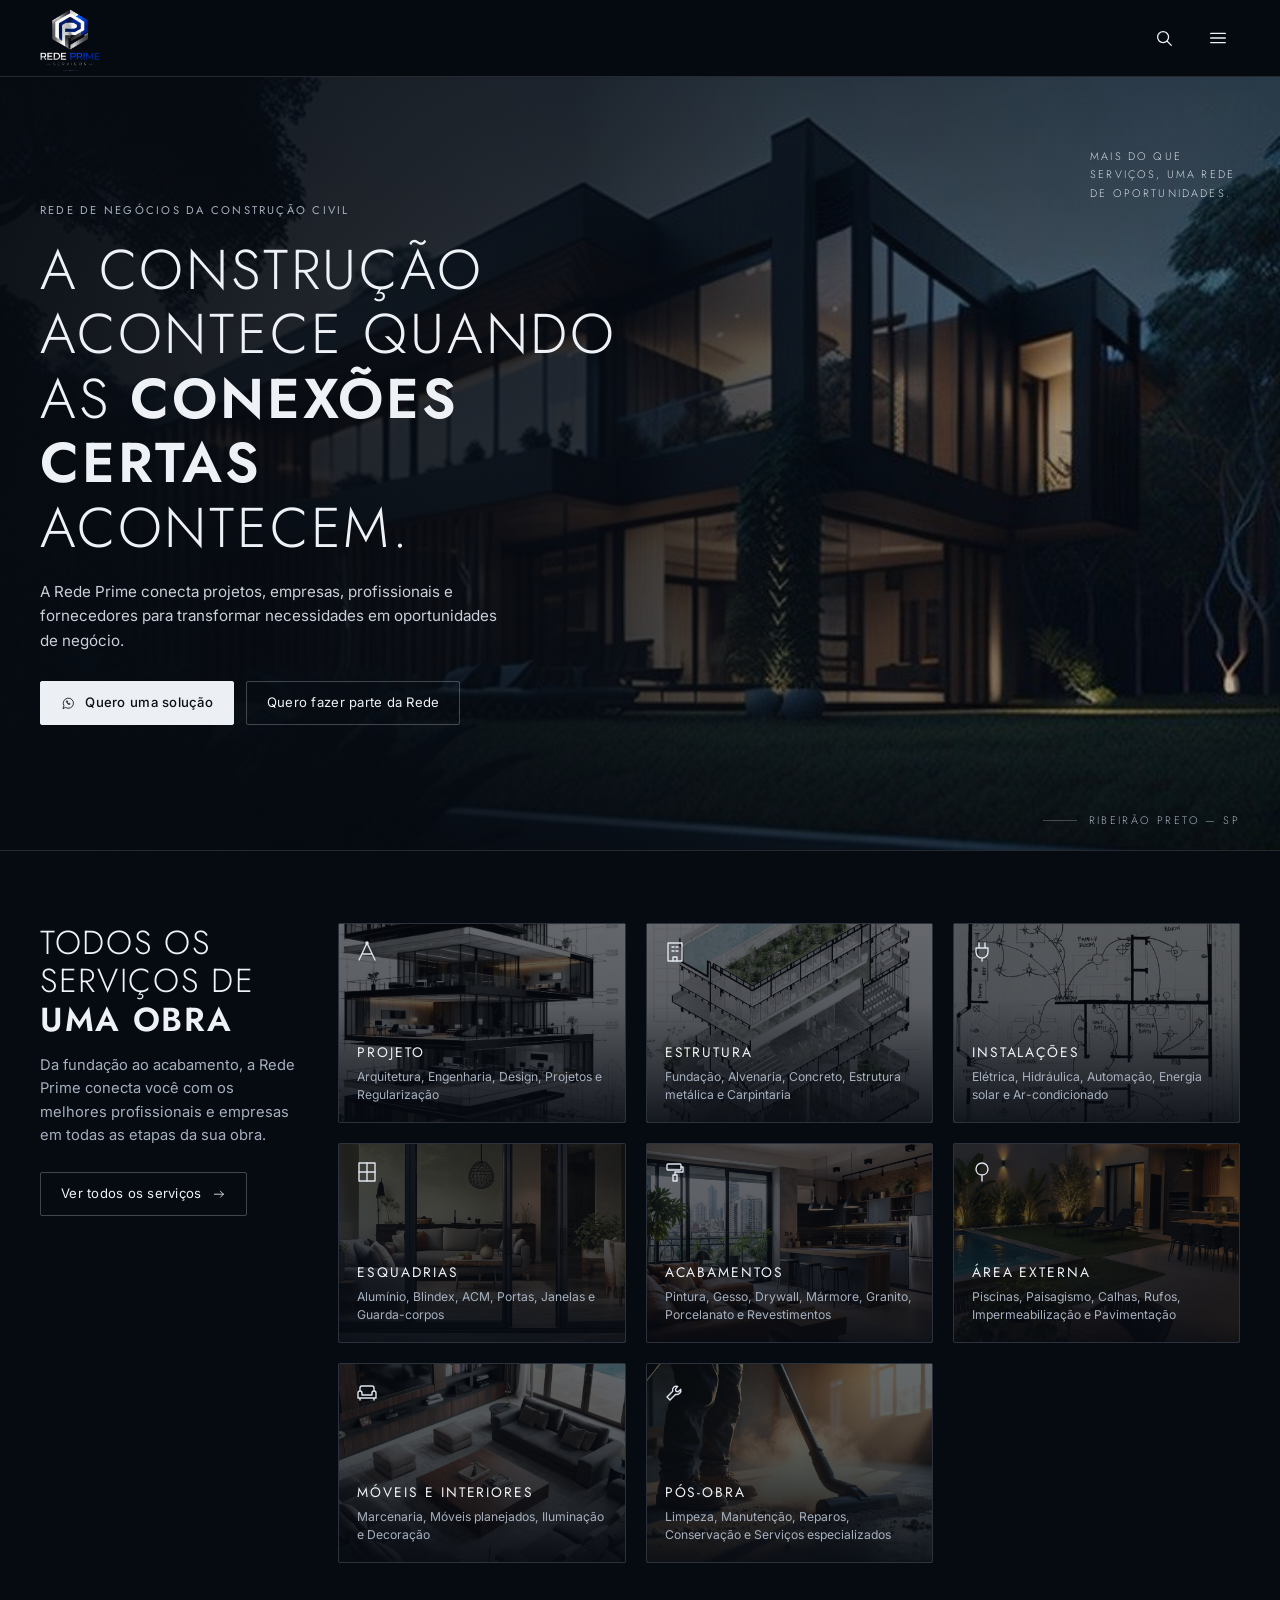
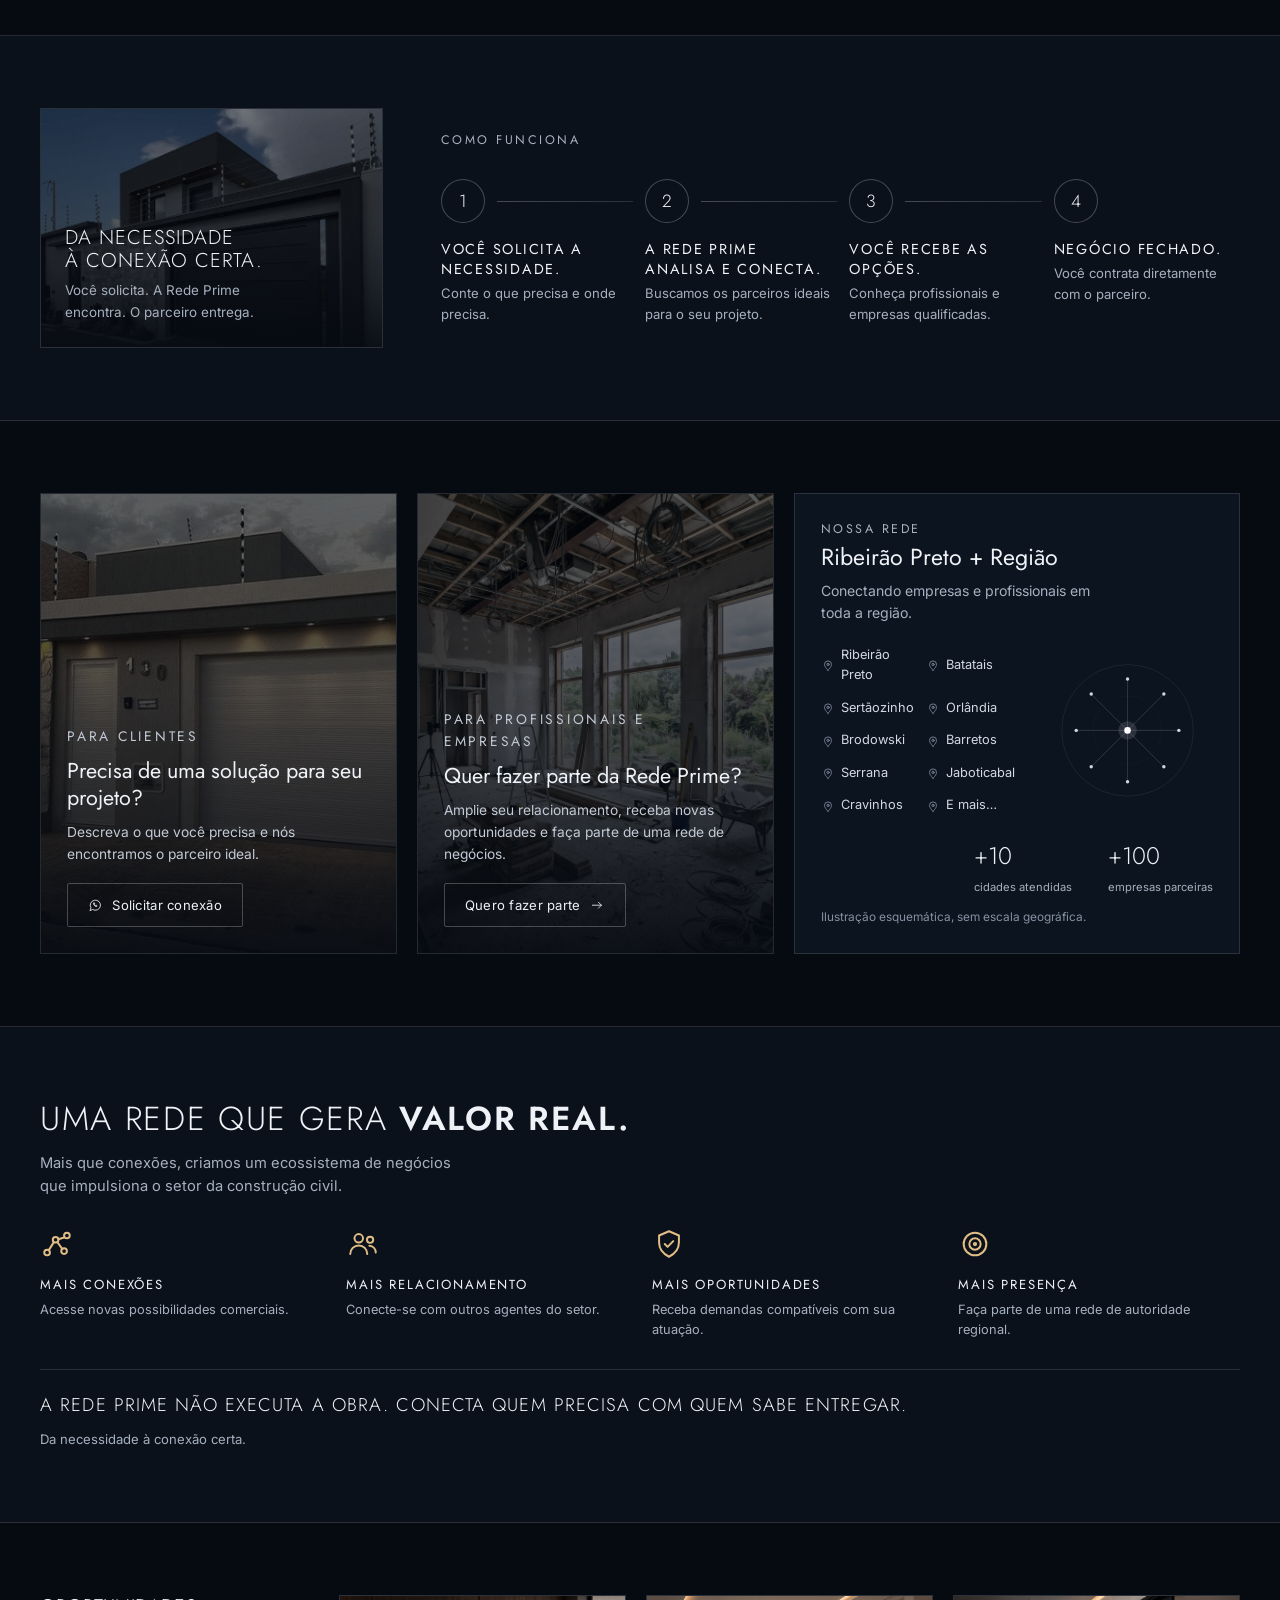
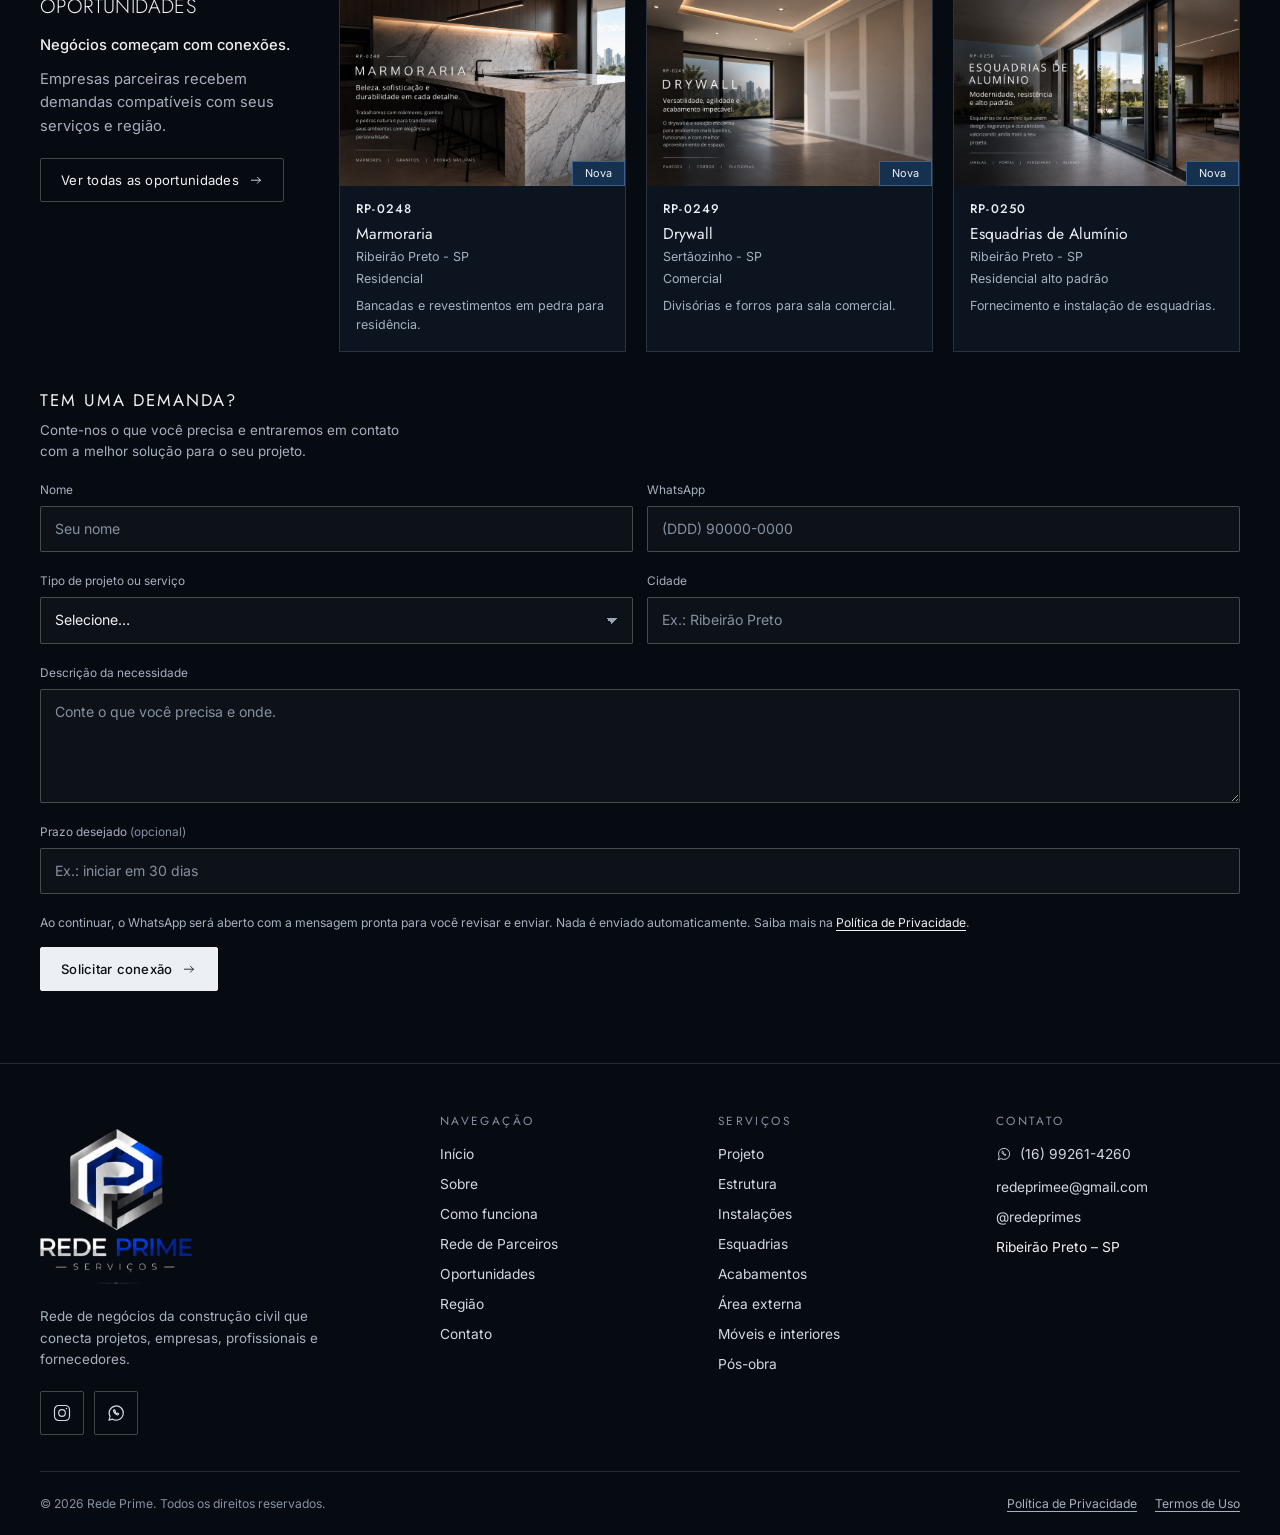
==== commit ca6b1ec7: "att Política de Privacidade e Termos de Uso — Rede Prime" ====
--- a/index.html
+++ b/index.html
@@ -207,7 +207,7 @@
 <div class="fld"><label for="contato-cidade">Cidade</label><input id="contato-cidade" name="cidade" type="text" required data-msg="Informe a cidade da obra." list="city-list" autocomplete="address-level2" placeholder="Ex.: Ribeirão Preto" aria-describedby="contato-cidade-err"><span class="err" id="contato-cidade-err" role="alert"></span></div>
 <div class="fld span-2"><label for="contato-descricao">Descrição da necessidade</label><textarea id="contato-descricao" name="descricao" required data-msg="Descreva o que você precisa." rows="4" minlength="10" placeholder="Conte o que você precisa e onde." aria-describedby="contato-descricao-err"></textarea><span class="err" id="contato-descricao-err" role="alert"></span></div>
 <div class="fld span-2"><label for="contato-prazo">Prazo desejado <i>(opcional)</i></label><input id="contato-prazo" name="prazo" type="text"  placeholder="Ex.: iniciar em 30 dias" aria-describedby="contato-prazo-err"><span class="err" id="contato-prazo-err" role="alert"></span></div>
-<div class="fld span-2"><label class="consent" for="contato-consent"><input type="checkbox" id="contato-consent" name="consent" required data-msg="Para enviar, aceite a Política de Privacidade." aria-describedby="contato-consent-err"><span>Li e concordo com a <button type="button" class="link" data-open="privacy-dialog">Política de Privacidade</button>.</span></label><span class="err" id="contato-consent-err" role="alert"></span></div>
+<p class="form-note span-2">Ao continuar, o WhatsApp será aberto com a mensagem pronta para você revisar e enviar. Nada é enviado automaticamente. Saiba mais na <a href="privacidade.html" target="_blank" rel="noopener">Política de Privacidade</a>.</p>
 <div class="span-2 form-actions"><button class="btn btn-light" type="submit">Solicitar conexão <svg class="ic" aria-hidden="true"><use href="#i-arrow"/></svg></button></div>
 <div class="span-2 status" role="status" aria-live="polite" tabindex="-1"></div>
 </form>
@@ -235,7 +235,7 @@
     <div><h4>Contato</h4><ul id="foot-contact"></ul></div>
   </div>
   <div class="foot-legal"><span>© <span id="year">2026</span> Rede Prime. Todos os direitos reservados.</span>
-    <div><button type="button" data-open="privacy-dialog">Política de Privacidade</button><button type="button" data-open="terms-dialog">Termos de Uso</button></div></div>
+    <div><a href="privacidade.html">Política de Privacidade</a><a href="termos.html">Termos de Uso</a></div></div>
 </div></footer>
 
 <datalist id="city-list" data-city-list></datalist>
@@ -271,31 +271,12 @@
 <div class="fld"><label for="parceiro-cidade">Cidade-base</label><input id="parceiro-cidade" name="cidade" type="text" required data-msg="Informe a cidade." list="city-list" autocomplete="address-level2" placeholder="" aria-describedby="parceiro-cidade-err"><span class="err" id="parceiro-cidade-err" role="alert"></span></div>
 <div class="fld"><label for="parceiro-whatsapp">WhatsApp</label><input id="parceiro-whatsapp" name="whatsapp" type="tel" required data-msg="Informe seu WhatsApp com DDD." autocomplete="tel" inputmode="tel" placeholder="(DDD) 90000-0000" aria-describedby="parceiro-whatsapp-err"><span class="err" id="parceiro-whatsapp-err" role="alert"></span></div>
 <div class="fld"><label for="parceiro-email">E-mail <i>(opcional)</i></label><input id="parceiro-email" name="email" type="email" autocomplete="email" placeholder="" aria-describedby="parceiro-email-err"><span class="err" id="parceiro-email-err" role="alert"></span></div>
-<div class="fld span-2"><label class="consent" for="parceiro-consent"><input type="checkbox" id="parceiro-consent" name="consent" required data-msg="Para enviar, aceite a Política de Privacidade." aria-describedby="parceiro-consent-err"><span>Li e concordo com a <button type="button" class="link" data-open="privacy-dialog">Política de Privacidade</button>.</span></label><span class="err" id="parceiro-consent-err" role="alert"></span></div>
+<p class="form-note span-2">Ao continuar, o WhatsApp será aberto com a mensagem pronta para você revisar e enviar. Nada é enviado automaticamente. Saiba mais na <a href="privacidade.html" target="_blank" rel="noopener">Política de Privacidade</a>.</p>
 <div class="span-2 form-actions"><button class="btn btn-light" type="submit">Enviar cadastro <svg class="ic" aria-hidden="true"><use href="#i-arrow"/></svg></button></div>
 <div class="span-2 status" role="status" aria-live="polite" tabindex="-1"></div>
 </form>
 </div></dialog>
 
-<dialog id="privacy-dialog" aria-labelledby="priv-title"><div class="dlg legal-txt">
-  <div class="dlg-head"><h2 id="priv-title">Política de Privacidade</h2><button class="icon-btn" type="button" data-close aria-label="Fechar"><svg class="ic" aria-hidden="true"><use href="#i-close"/></svg></button></div>
-  <p class="draft">Minuta para revisão jurídica. Antes da publicação, informe razão social, CNPJ e canal do titular dos dados.</p>
-  <h3>Dados que coletamos</h3><p>Nome, WhatsApp, cidade, e-mail (quando informado), segmento de atuação e a descrição da necessidade enviada nos formulários.</p>
-  <h3>Para que usamos</h3><p>Entrar em contato, compreender a demanda e conectar você a parceiros compatíveis; no caso de parceiros, avaliar o cadastro e informar oportunidades.</p>
-  <h3>Compartilhamento</h3><p>Os dados de uma solicitação podem ser compartilhados com parceiros da Rede Prime apenas na medida necessária para atender a demanda. Não vendemos dados pessoais.</p>
-  <h3>Seus direitos (LGPD)</h3><ul><li>Confirmar a existência de tratamento e acessar seus dados.</li><li>Corrigir, anonimizar ou excluir dados.</li><li>Revogar o consentimento a qualquer momento.</li></ul>
-  <h3>Contato do controlador</h3><p>[A definir pelo cliente]</p>
-</div></dialog>
-
-<dialog id="terms-dialog" aria-labelledby="terms-title"><div class="dlg legal-txt">
-  <div class="dlg-head"><h2 id="terms-title">Termos de Uso</h2><button class="icon-btn" type="button" data-close aria-label="Fechar"><svg class="ic" aria-hidden="true"><use href="#i-close"/></svg></button></div>
-  <p class="draft">Minuta para revisão jurídica antes da publicação.</p>
-  <h3>Papel da Rede Prime</h3><p>A Rede Prime conecta quem precisa de serviços de construção com profissionais e empresas parceiras. A Rede Prime não executa obras.</p>
-  <h3>Contratação</h3><p>A contratação, o orçamento, o prazo e a execução são acordados diretamente entre cliente e parceiro, que respondem por seus serviços.</p>
-  <h3>Informações do site</h3><p>Exemplos de oportunidades e indicadores eventualmente exibidos são ilustrativos, quando assim identificados.</p>
-  <h3>Alterações</h3><p>Estes termos podem ser atualizados. [Condições adicionais a definir pelo cliente]</p>
-</div></dialog>
-
 <script src="assets/js/data.js"></script>
 <script src="assets/js/main.js" defer></script>
 </body>
--- a/assets/css/styles.css
+++ b/assets/css/styles.css
@@ -202,6 +202,38 @@
 .status a{text-decoration:underline}
 .form-actions{display:flex;flex-direction:column;gap:12px}
 
+/* ---------- páginas legais ---------- */
+.form-note{font-size:.76rem;color:var(--muted);line-height:1.55}
+.form-note a{text-decoration:underline;text-underline-offset:3px;color:var(--text)}
+.legal-hero{padding-block:clamp(36px,6vw,72px) clamp(24px,4vw,40px);border-bottom:1px solid var(--line)}
+.legal-hero .label a:hover{color:var(--text)}
+.legal-hero h1{font-size:clamp(1.9rem,5vw,3rem);margin:14px 0 12px}
+.legal-meta{margin-top:18px;font-size:.8rem;color:var(--dim)}
+.legal-layout{display:grid;gap:28px;padding-block:clamp(28px,5vw,56px)}
+.toc{border:1px solid var(--line);background:var(--panel);padding:18px 20px;align-self:start}
+.toc ol{margin-top:12px;display:grid;gap:2px;counter-reset:t}
+.toc li{counter-increment:t}
+.toc a{display:block;padding:6px 0;font-size:.86rem;color:var(--muted)}
+.toc a::before{content:counter(t) ". ";color:var(--dim)}
+.toc a:hover{color:var(--text)}
+.legal-article{max-width:74ch}
+.legal-sec{padding-bottom:28px;margin-bottom:28px;border-bottom:1px solid var(--line)}
+.legal-sec:last-of-type{border-bottom:0}
+.legal-sec h2{font:400 1.3rem/1.3 var(--font-display);letter-spacing:.03em;margin-bottom:14px}
+.legal-sec .num{color:var(--accent)}
+.legal-sec h3{font:500 .98rem var(--font-display);letter-spacing:.04em;margin:20px 0 8px}
+.legal-sec p,.legal-sec li{color:#ccd3de;font-size:.95rem;line-height:1.75}
+.legal-sec p{margin-bottom:12px}
+.legal-sec ul{list-style:disc;padding-left:22px;margin:0 0 14px}
+.legal-sec li{margin-bottom:6px}
+.legal-sec a,.legal-other a{color:var(--text);text-decoration:underline;text-underline-offset:3px}
+.legal-sec a:hover,.legal-other a:hover{color:var(--accent)}
+.callout{border-left:2px solid var(--accent);background:rgba(255,255,255,.03);padding:14px 18px;margin-bottom:16px}
+.callout p{margin:0!important}
+.legal-other{font-size:.86rem;color:var(--muted)}
+.foot-legal a{color:var(--muted);text-decoration:underline;text-underline-offset:3px;font-size:.76rem}
+.foot-legal a:hover{color:var(--accent)}
+
 /* ---------- footer ---------- */
 .site-footer{background:var(--bg);padding-top:48px}
 .foot{display:grid;gap:34px;padding-bottom:36px}
@@ -255,6 +287,9 @@
   .foot{grid-template-columns:1.4fr 1fr 1fr}
 }
 @media (min-width:1000px){
+  .legal-layout{grid-template-columns:240px minmax(0,1fr);gap:clamp(32px,5vw,72px)}
+  .toc{position:sticky;top:calc(var(--header-h) + 20px)}
+  .foot.foot-3{grid-template-columns:1.5fr 1fr 1fr}
   .services-wrap{grid-template-columns:260px 1fr;gap:clamp(28px,3vw,48px)}
   .how{grid-template-columns:minmax(260px,.9fr) 2.2fr;align-items:stretch}
   .how-steps{padding:8px 0 8px clamp(10px,3vw,48px);display:flex;flex-direction:column;justify-content:center}
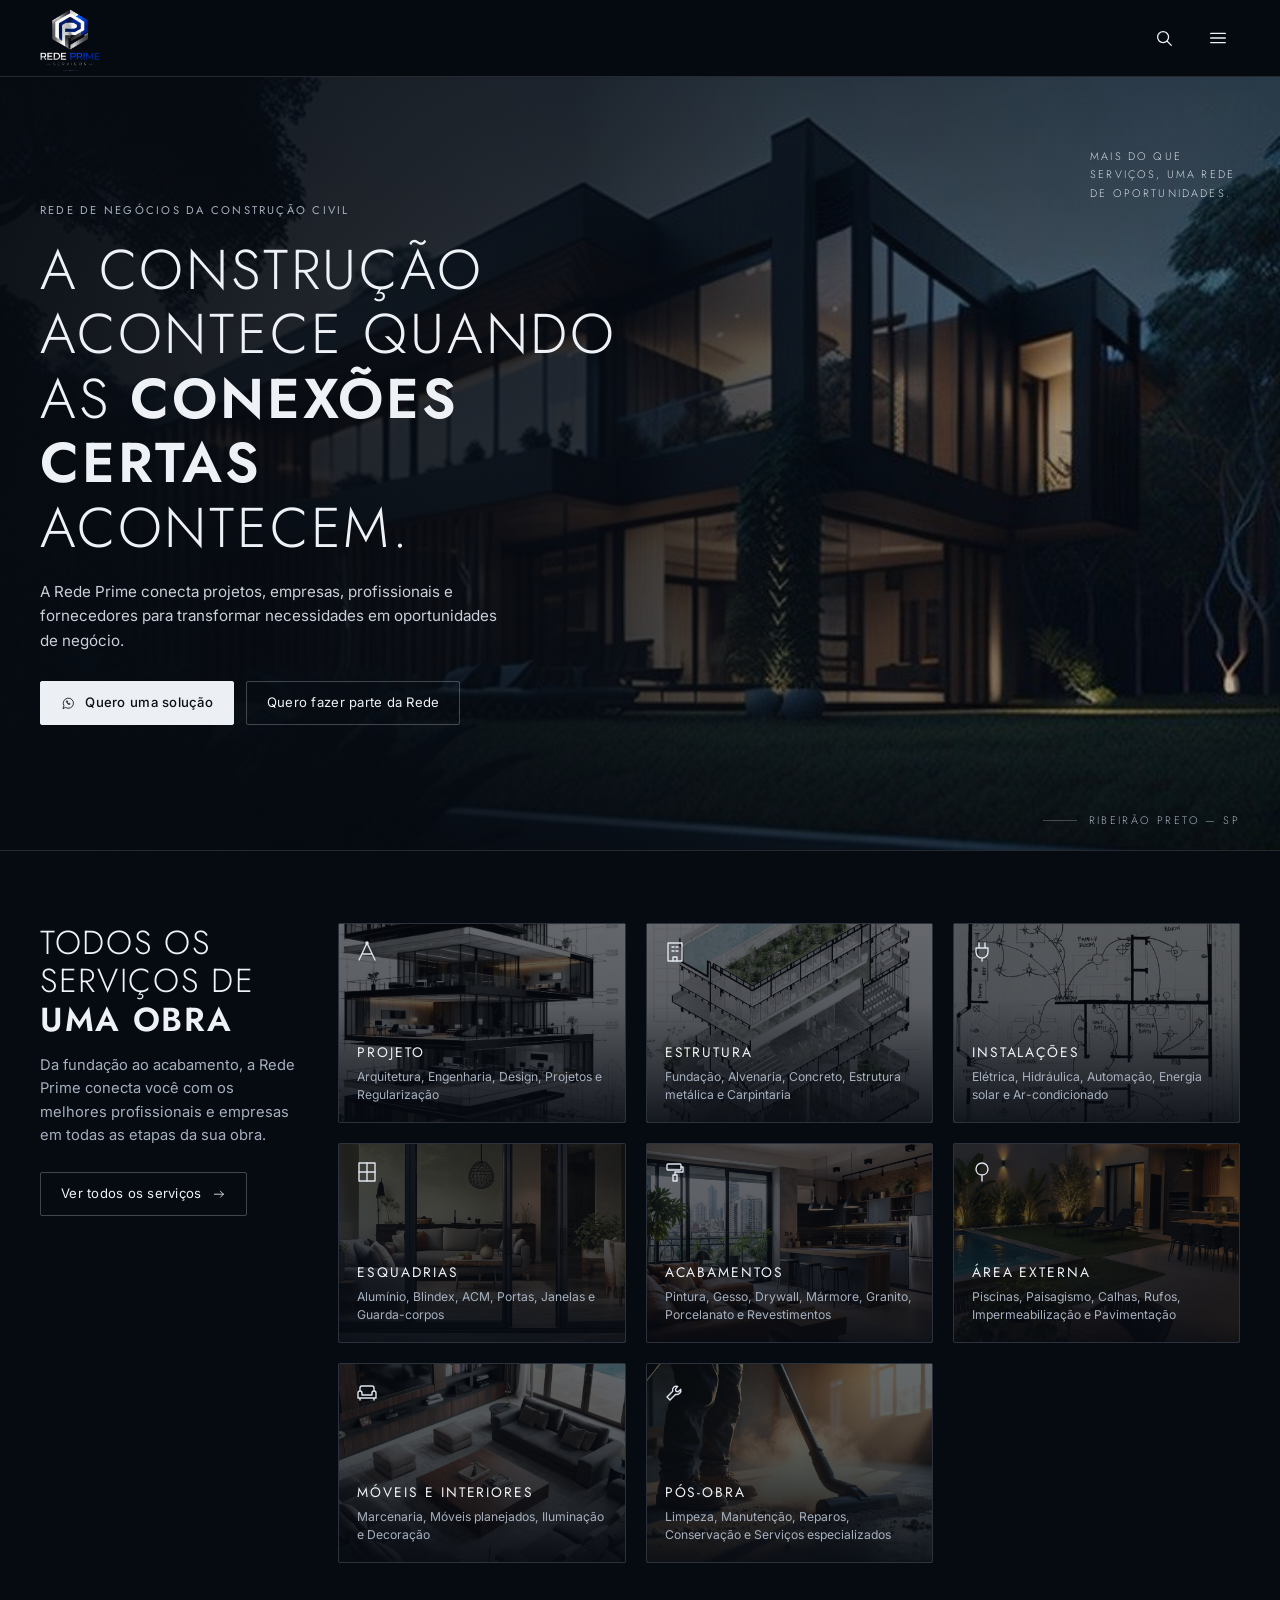
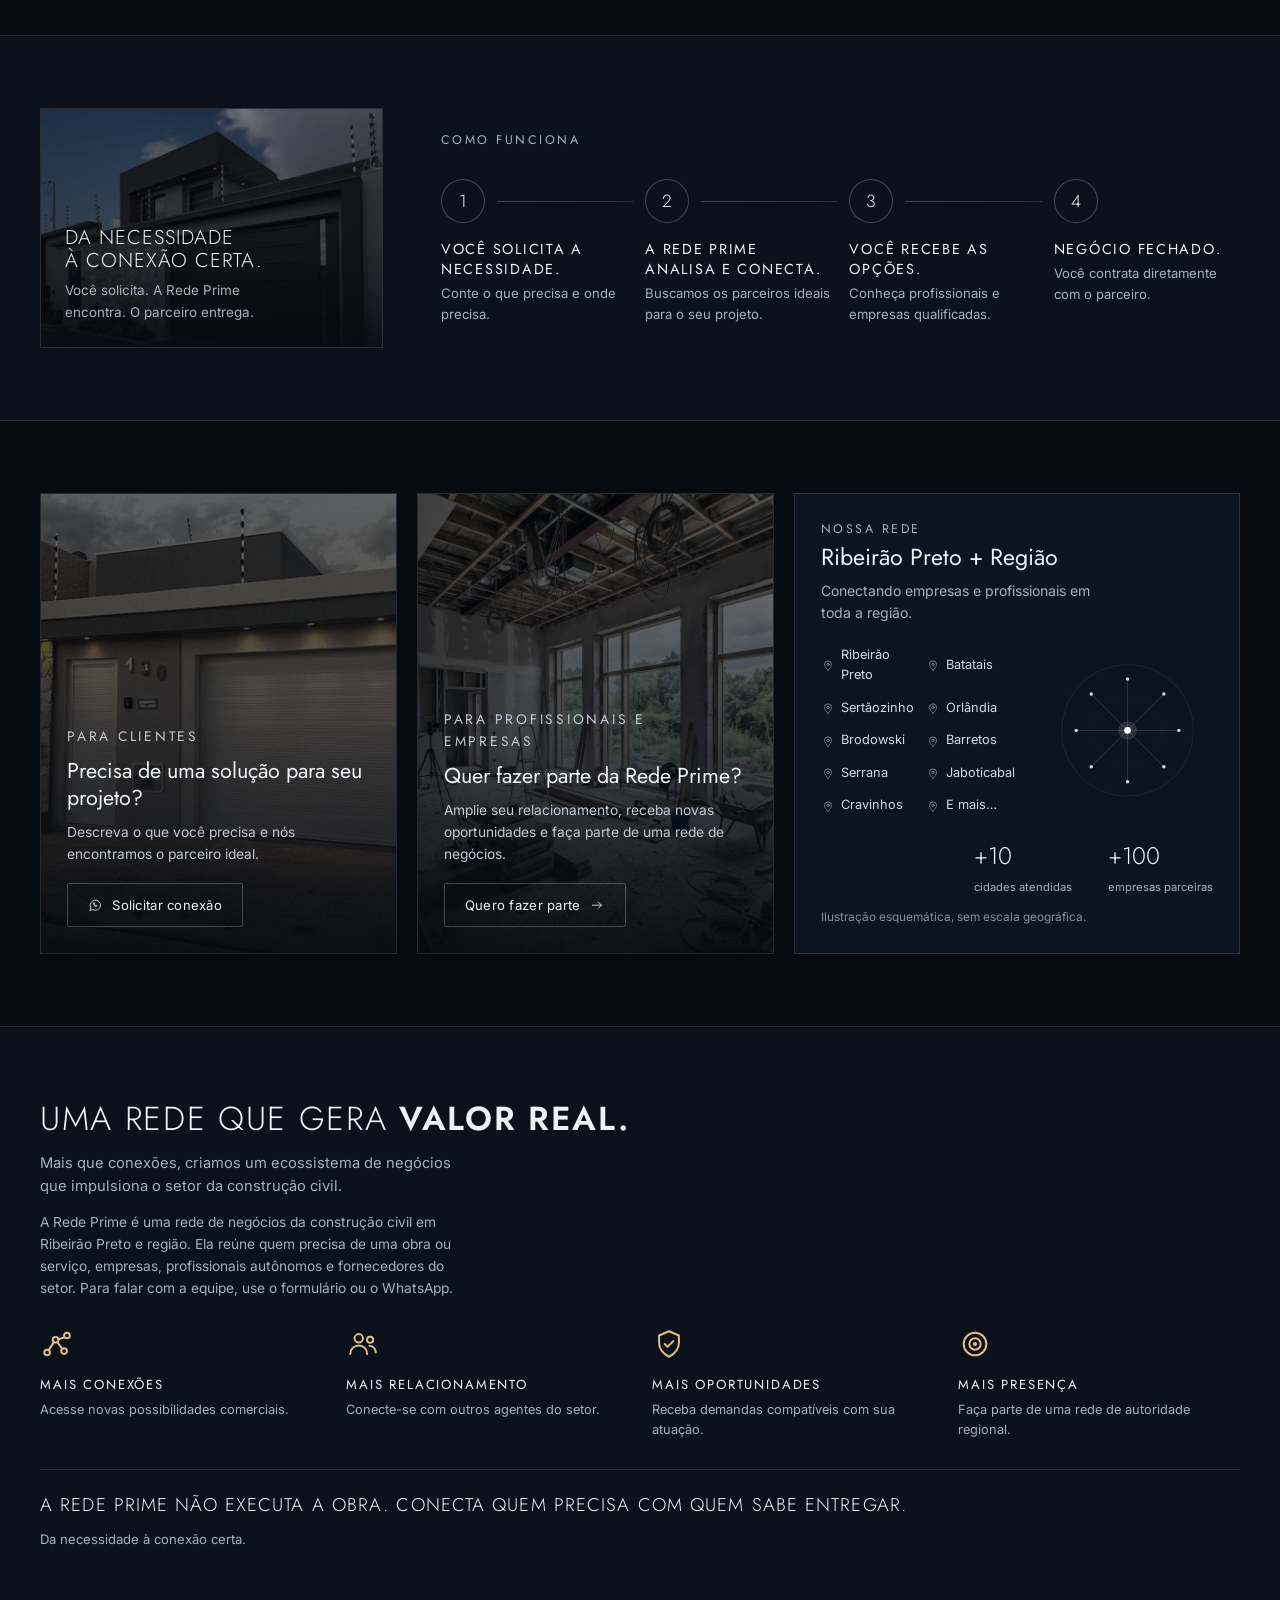
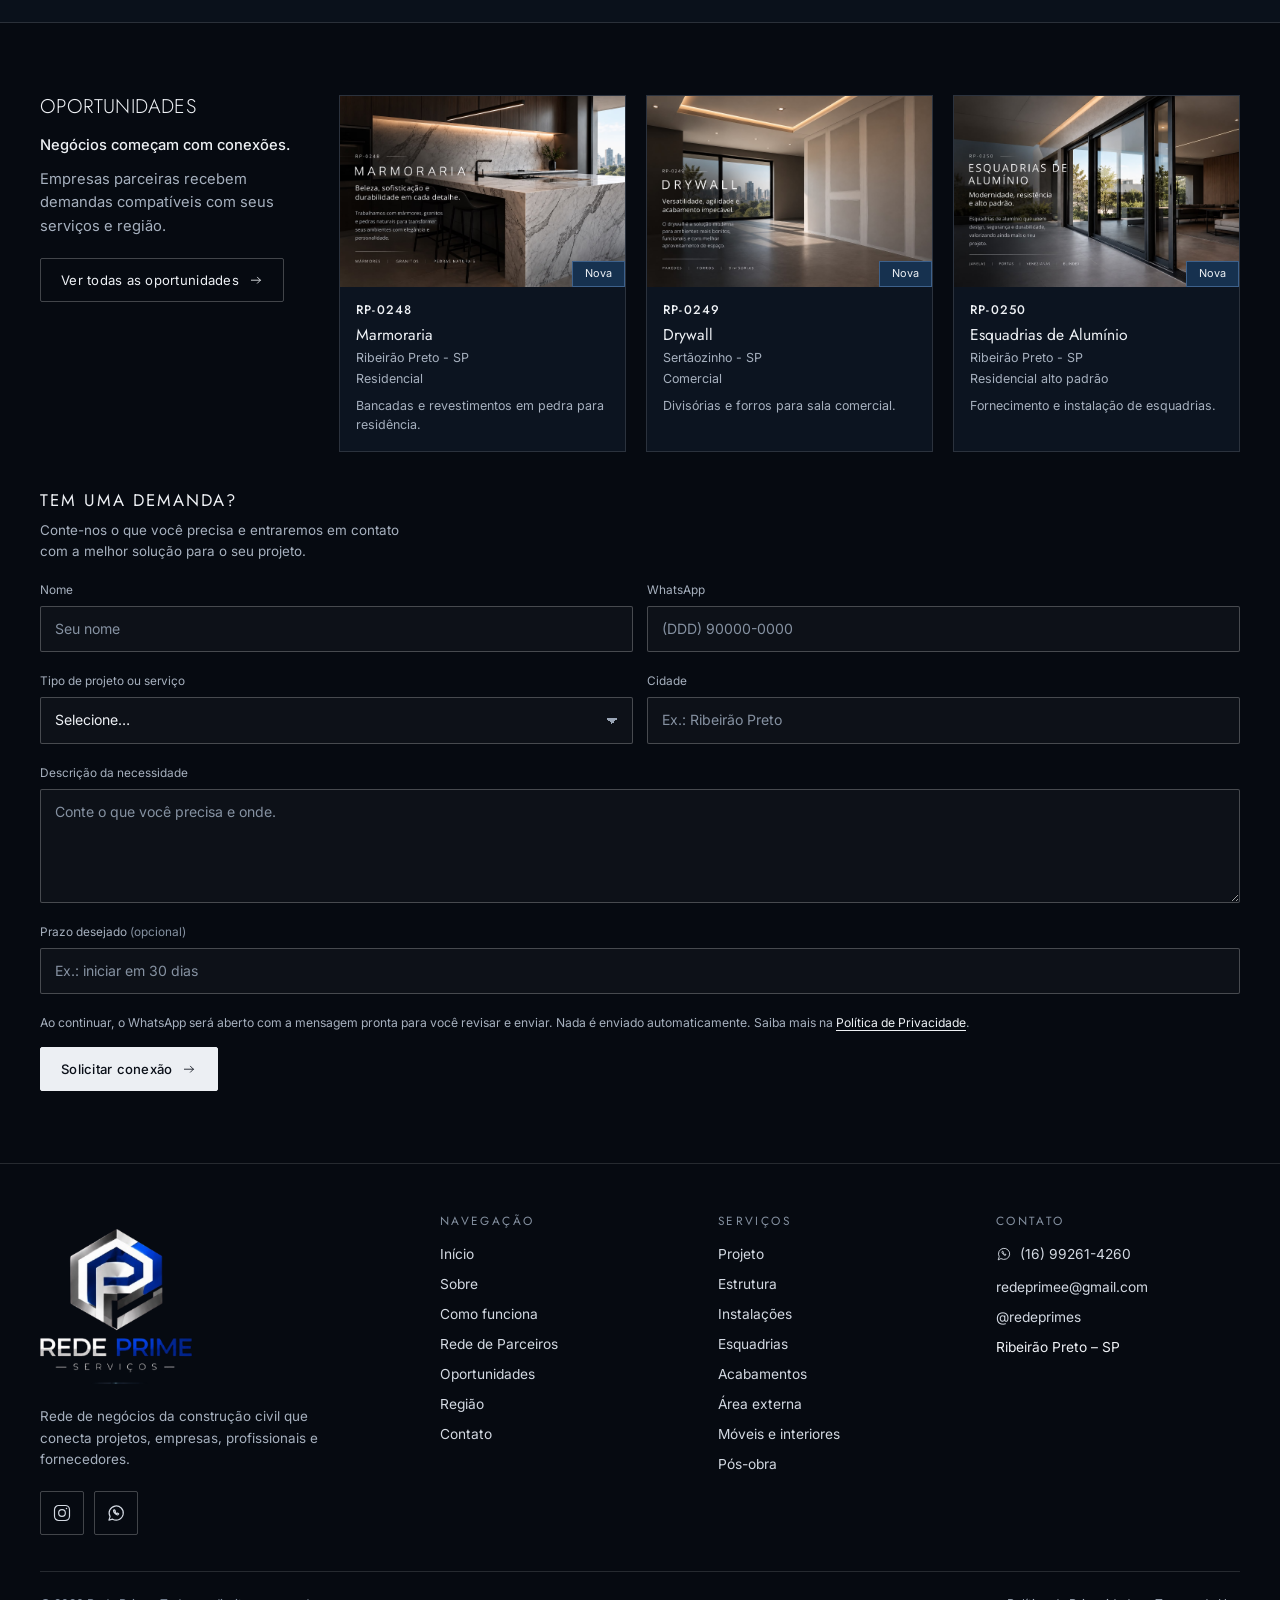
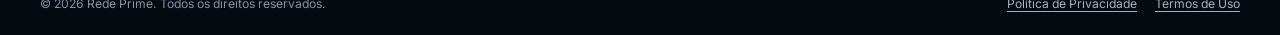
==== commit 9349ec98: "Seo" ====
--- a/index.html
+++ b/index.html
@@ -3,20 +3,22 @@
 <head>
 <meta charset="utf-8">
 <meta name="viewport" content="width=device-width, initial-scale=1, viewport-fit=cover">
-<title>Rede Prime — Rede de negócios da construção civil em Ribeirão Preto e região</title>
-<meta name="description" content="A Rede Prime conecta projetos, empresas, profissionais e fornecedores da construção civil em Ribeirão Preto e região. Solicite uma conexão ou faça parte da rede.">
+<title>Rede Prime | Negócios da Construção Civil em Ribeirão Preto</title>
+<meta name="description" content="Conheça a Rede Prime, uma rede de negócios da construção civil que conecta empresas, profissionais, fornecedores e oportunidades em Ribeirão Preto e região.">
 <meta name="theme-color" content="#060a11">
+<link rel="canonical" href="https://redeprimes.com.br/">
 <meta property="og:type" content="website"><meta property="og:locale" content="pt_BR"><meta property="og:site_name" content="Rede Prime">
-<meta property="og:title" content="Rede Prime — Negócios que Constroem">
-<meta property="og:description" content="Rede de negócios da construção civil: conectamos quem precisa com quem sabe entregar.">
-<!-- Antes de publicar: adicione <link rel="canonical"> e <meta property="og:image" content="https://SEU-DOMINIO/assets/img/og-image.jpg"> (arquivo 1200x630 já incluso) com a URL final do site. -->
+<meta property="og:url" content="https://redeprimes.com.br/"><meta property="og:title" content="Rede Prime — Negócios que Constroem"><meta property="og:description" content="Conheça a Rede Prime, uma rede de negócios da construção civil que conecta empresas, profissionais, fornecedores e oportunidades em Ribeirão Preto e região.">
+<meta property="og:image" content="https://redeprimes.com.br/assets/img/og-image.jpg"><meta property="og:image:type" content="image/jpeg"><meta property="og:image:width" content="1200"><meta property="og:image:height" content="630"><meta property="og:image:alt" content="Logo da Rede Prime">
+<meta name="twitter:card" content="summary_large_image"><meta name="twitter:title" content="Rede Prime — Negócios que Constroem"><meta name="twitter:description" content="Conheça a Rede Prime, uma rede de negócios da construção civil que conecta empresas, profissionais, fornecedores e oportunidades em Ribeirão Preto e região."><meta name="twitter:image" content="https://redeprimes.com.br/assets/img/og-image.jpg">
 <link rel="icon" type="image/png" sizes="32x32" href="assets/img/favicon-32.png">
 <link rel="icon" type="image/png" sizes="64x64" href="assets/img/favicon-64.png">
 <link rel="apple-touch-icon" href="assets/img/apple-touch-icon.png">
 <link rel="preconnect" href="https://fonts.googleapis.com"><link rel="preconnect" href="https://fonts.gstatic.com" crossorigin>
 <link rel="stylesheet" href="https://fonts.googleapis.com/css2?family=Inter:wght@400;500&family=Jost:wght@300;400;500;600&display=swap">
 <link rel="stylesheet" href="assets/css/styles.css">
-<script type="application/ld+json">{"@context":"https://schema.org","@type":"Organization","name":"Rede Prime","slogan":"Negócios que Constroem","description":"Rede de negócios da construção civil.","areaServed":"Ribeirão Preto e região, SP"}</script>
+<link rel="preload" as="image" href="assets/img/hero.jpg" fetchpriority="high">
+<script type="application/ld+json">{"@context":"https://schema.org","@graph":[{"@type":"Organization","@id":"https://redeprimes.com.br/#organization","name":"Rede Prime","alternateName":"Rede Prime Serviços","slogan":"Negócios que Constroem","description":"Rede de negócios da construção civil que conecta clientes, empresas, profissionais e fornecedores em Ribeirão Preto e região.","url":"https://redeprimes.com.br/","logo":{"@type":"ImageObject","url":"https://redeprimes.com.br/assets/img/logo.png","width":516,"height":484},"email":"redeprimee@gmail.com","contactPoint":[{"@type":"ContactPoint","contactType":"customer service","email":"redeprimee@gmail.com","telephone":"+55-16-99261-4260","availableLanguage":"pt-BR"}],"sameAs":["https://www.instagram.com/redeprimes/"],"areaServed":{"@type":"City","name":"Ribeirão Preto","containedInPlace":{"@type":"AdministrativeArea","name":"São Paulo"}}},{"@type":"WebSite","@id":"https://redeprimes.com.br/#website","url":"https://redeprimes.com.br/","name":"Rede Prime","inLanguage":"pt-BR","publisher":{"@id":"https://redeprimes.com.br/#organization"}},{"@type":"WebPage","@id":"https://redeprimes.com.br/#webpage","url":"https://redeprimes.com.br/","name":"Rede Prime | Negócios da Construção Civil em Ribeirão Preto","description":"Conheça a Rede Prime, uma rede de negócios da construção civil que conecta empresas, profissionais, fornecedores e oportunidades em Ribeirão Preto e região.","inLanguage":"pt-BR","isPartOf":{"@id":"https://redeprimes.com.br/#website"},"about":{"@id":"https://redeprimes.com.br/#organization"},"primaryImageOfPage":{"@type":"ImageObject","url":"https://redeprimes.com.br/assets/img/og-image.jpg","width":1200,"height":630}}]}</script>
 </head>
 <body>
 <a class="skip" href="#conteudo">Ir para o conteúdo</a>
@@ -142,7 +144,7 @@
 
 <section class="section section-alt" id="solucoes" aria-labelledby="h-how"><div class="container how">
   <div class="how-media"><div class="ph" style="--x:35%;--y:60%;--g:.32" data-img="assets/img/como-funciona.jpg" aria-hidden="true"></div>
-    <h2 class="h-display">Da necessidade<br>à conexão certa.</h2><p>Você solicita. A Rede Prime encontra. O parceiro entrega.</p></div>
+    <h2 class="h-display">Da necessidade <br>à conexão certa.</h2><p>Você solicita. A Rede Prime encontra. O parceiro entrega.</p></div>
   <div class="how-steps">
     <p class="label" id="h-how">Como funciona</p>
     <ol class="steps">
@@ -154,7 +156,8 @@
   </div>
 </div></section>
 
-<section class="section" id="parceiros" aria-label="Clientes, parceiros e região"><div class="container trio">
+<section class="section" id="parceiros" aria-labelledby="h-par"><div class="container trio">
+  <h2 class="visually-hidden" id="h-par">Clientes, parceiros e região de atuação da Rede Prime</h2>
   <article class="cta-card"><div class="ph" style="--x:30%;--y:65%;--g:.34" data-img="assets/img/cliente.jpg" aria-hidden="true"></div>
     <p class="label">Para clientes</p><h3>Precisa de uma solução para seu projeto?</h3><p>Descreva o que você precisa e nós encontramos o parceiro ideal.</p>
     <a class="btn" href="#contato" data-wa><svg class="ic" aria-hidden="true"><use href="#i-whatsapp"/></svg>Solicitar conexão</a></article>
@@ -172,7 +175,8 @@
 
 <section class="section section-alt" id="sobre" aria-labelledby="h-val"><div class="container value">
   <div class="value-intro"><h2 class="h-display" id="h-val">Uma rede que gera <strong>valor real.</strong></h2>
-    <p class="lead">Mais que conexões, criamos um ecossistema de negócios que impulsiona o setor da construção civil.</p></div>
+    <p class="lead">Mais que conexões, criamos um ecossistema de negócios que impulsiona o setor da construção civil.</p>
+    <p class="lead">A Rede Prime é uma rede de negócios da construção civil em Ribeirão Preto e região. Ela reúne quem precisa de uma obra ou serviço, empresas, profissionais autônomos e fornecedores do setor. Para falar com a equipe, use o formulário ou o WhatsApp.</p></div>
   <div class="value-items">
     <div class="value-item"><svg class="ic" aria-hidden="true"><use href="#i-nodes"/></svg><h3>Mais conexões</h3><p>Acesse novas possibilidades comerciais.</p></div>
     <div class="value-item"><svg class="ic" aria-hidden="true"><use href="#i-users"/></svg><h3>Mais relacionamento</h3><p>Conecte-se com outros agentes do setor.</p></div>
--- a/assets/css/styles.css
+++ b/assets/css/styles.css
@@ -152,6 +152,7 @@
 
 .value{display:grid;gap:28px;align-items:center}
 .value-intro .lead{margin-top:14px}
+.value-intro .lead+.lead{margin-top:12px;font-size:.86rem}
 .value-items{display:grid;grid-template-columns:repeat(auto-fit,minmax(min(100%,140px),1fr));gap:24px}
 .value-item .ic{width:34px;height:34px;color:var(--accent);margin-bottom:14px}
 .value-item h3{font:400 .82rem var(--font-display);letter-spacing:.14em;text-transform:uppercase}
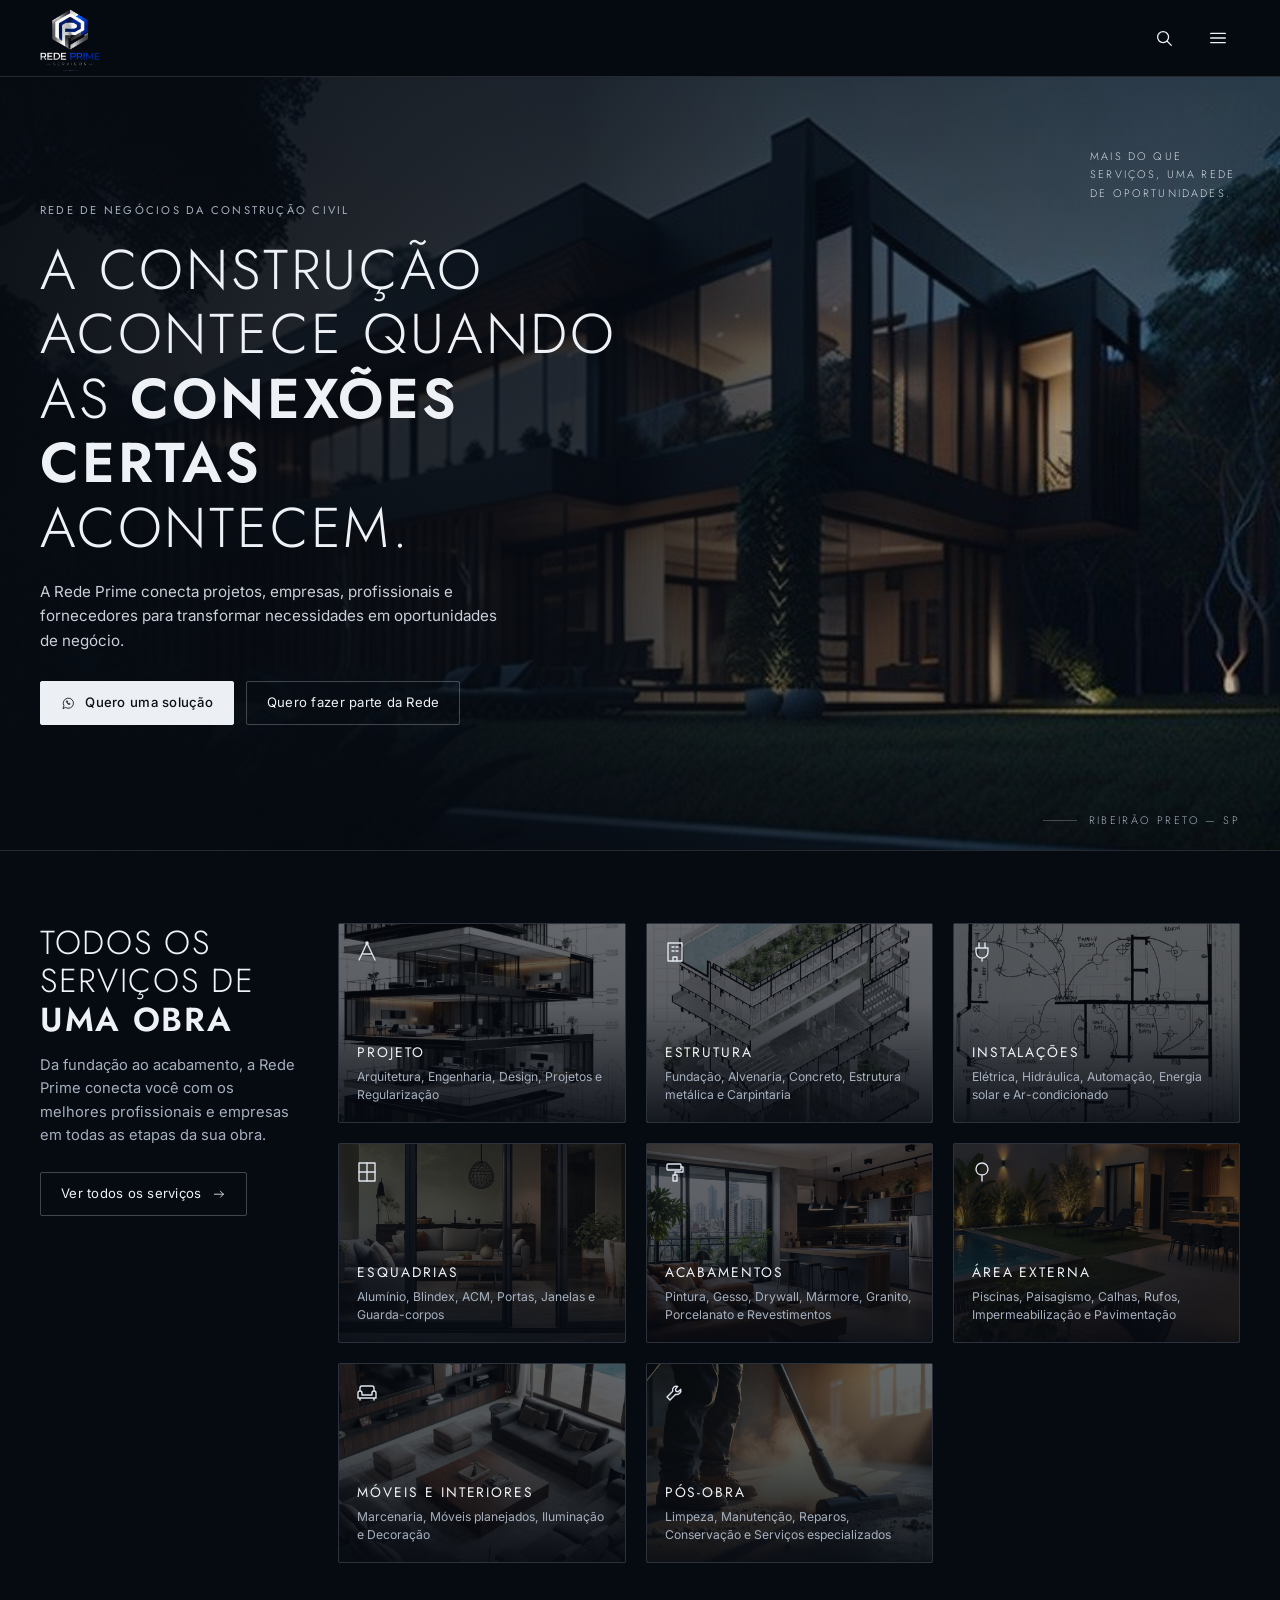
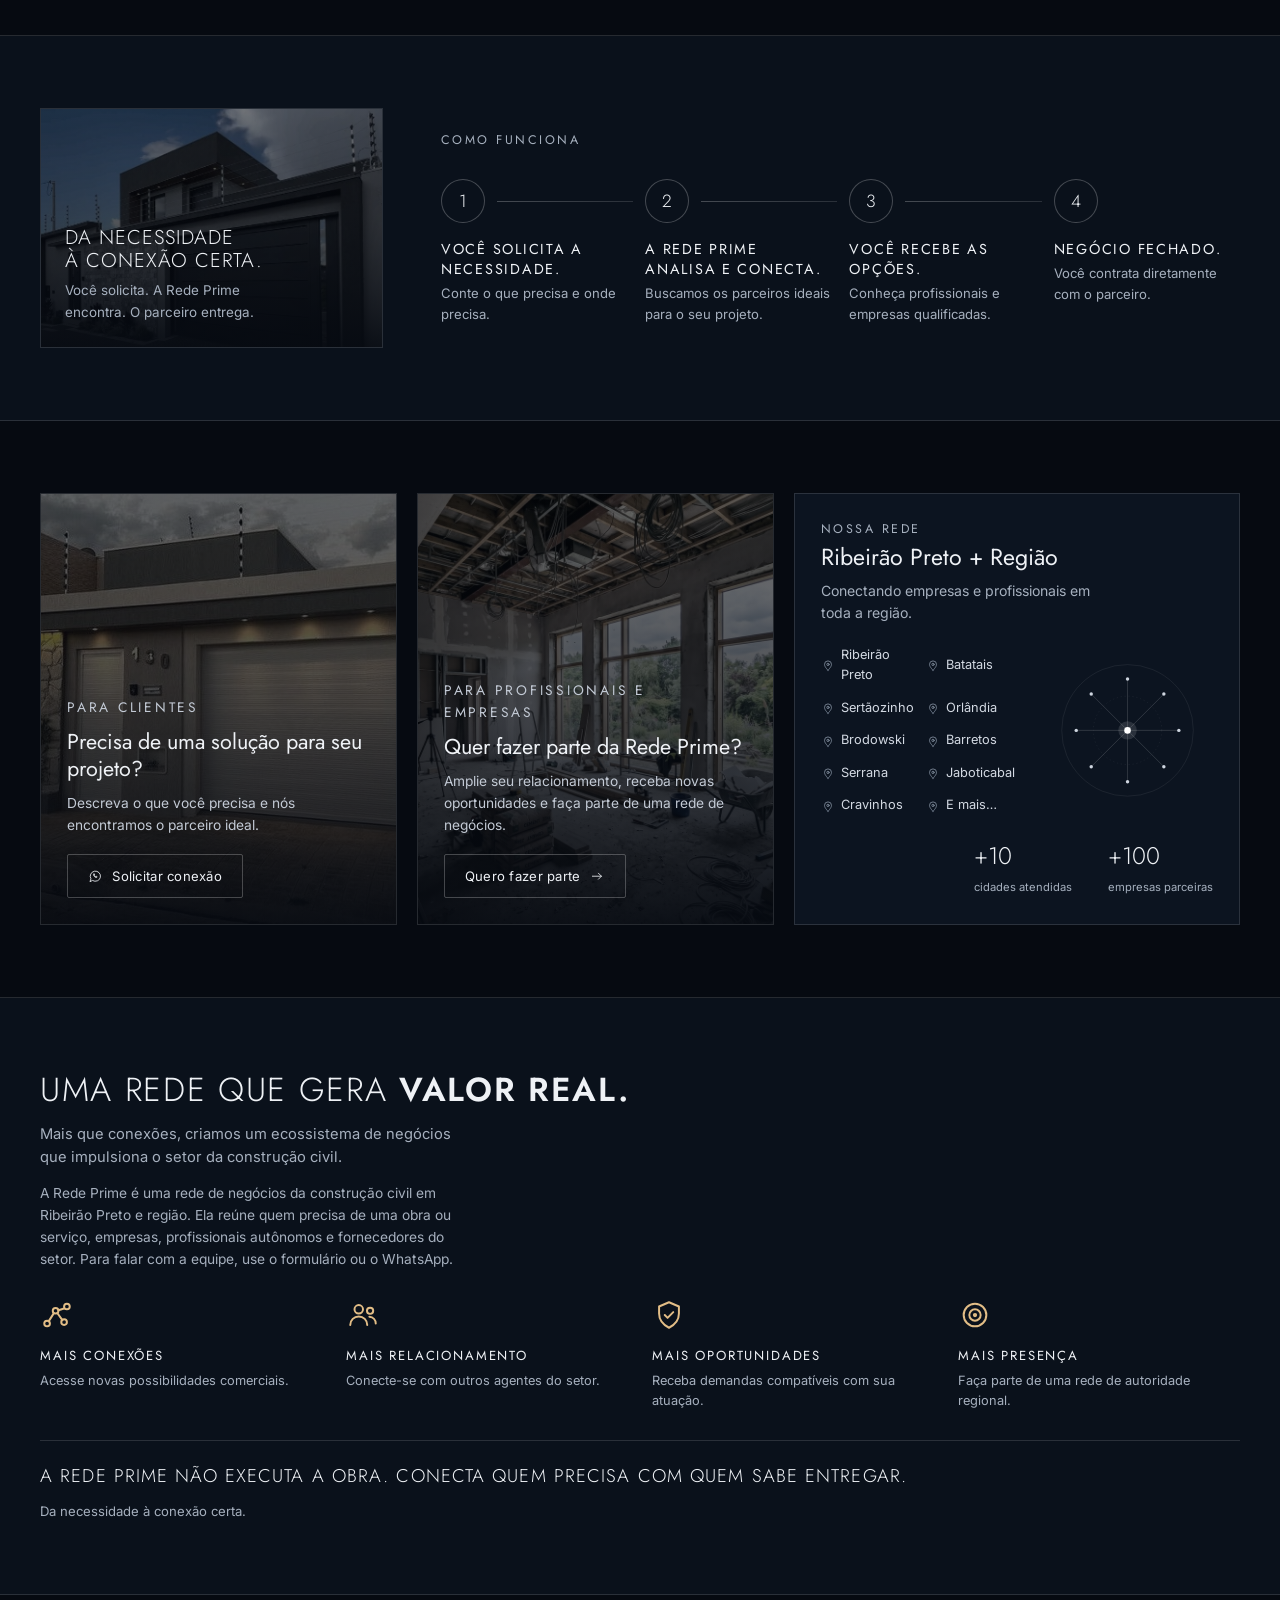
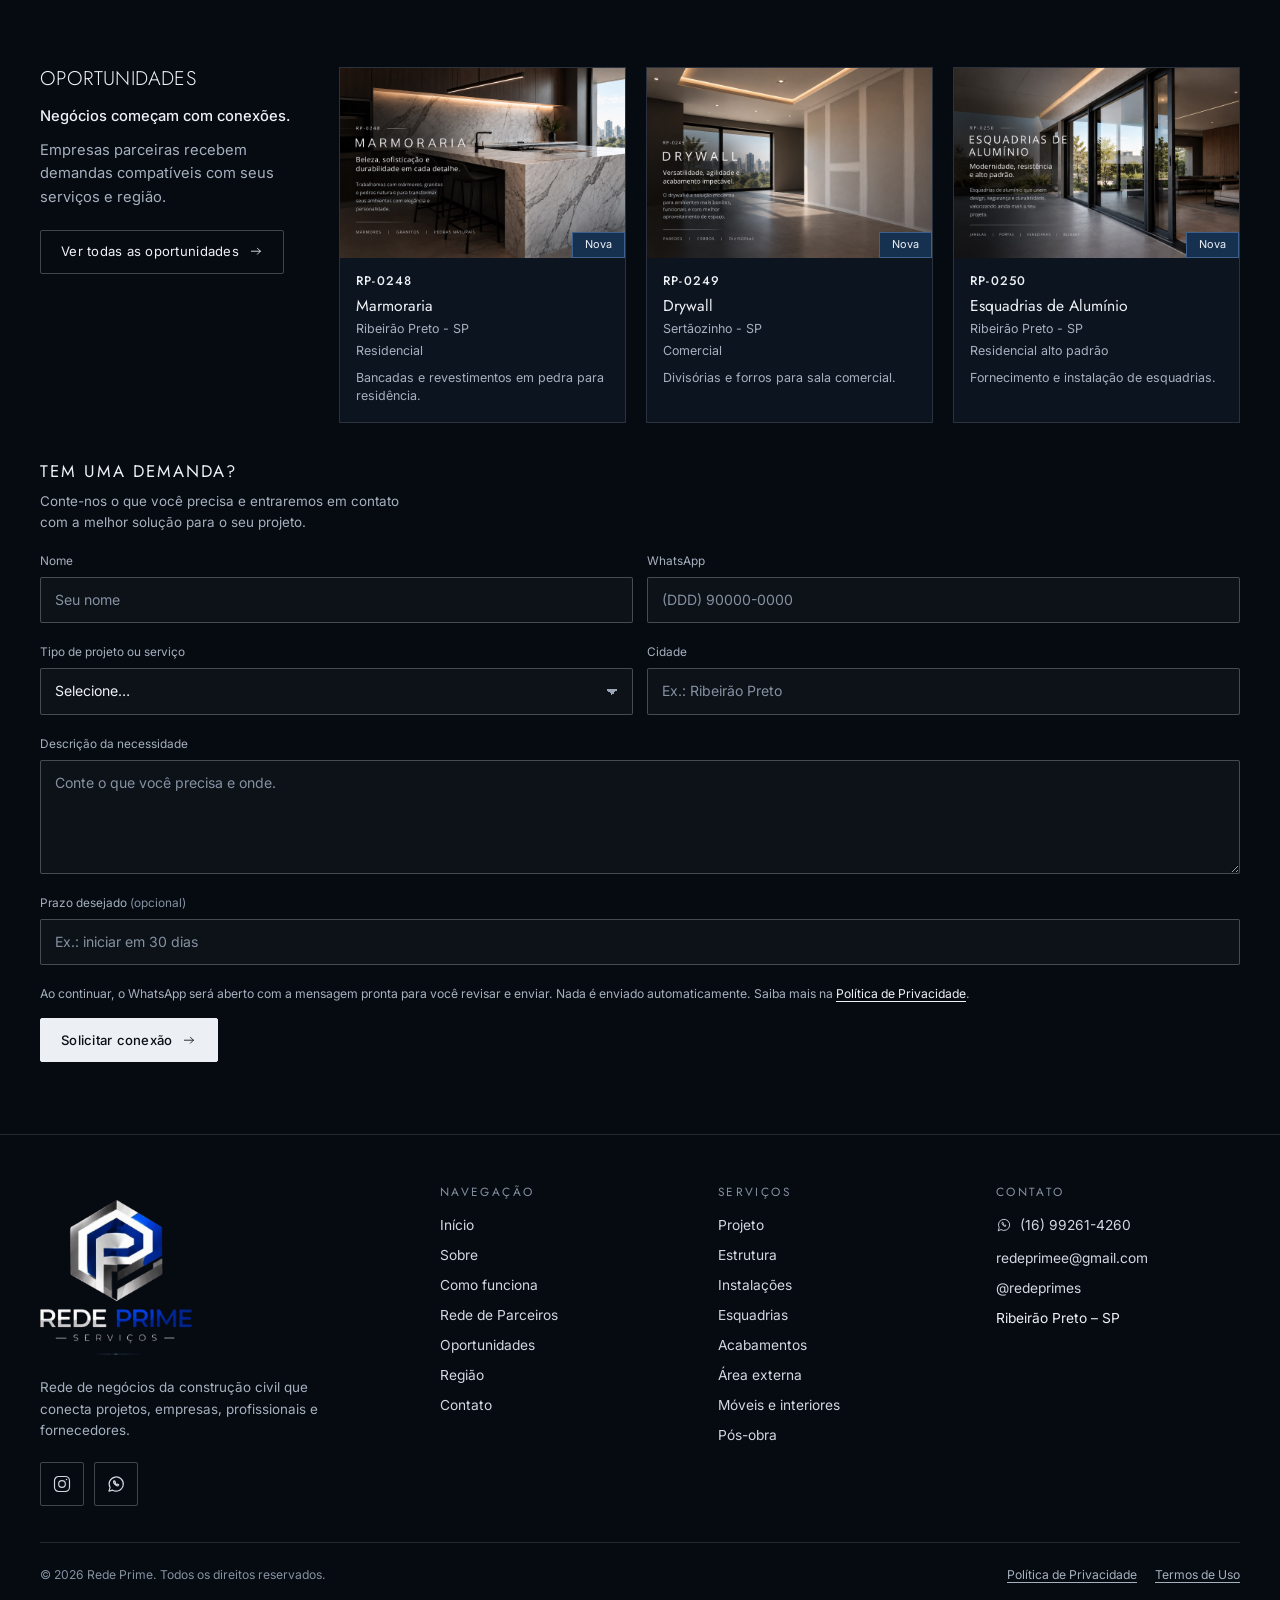
==== commit 2d4489dc: "Remove notice" ====
--- a/index.html
+++ b/index.html
@@ -169,7 +169,6 @@
     <div class="region-body"><ul class="cities" id="cities"></ul>
       <svg class="net" viewBox="0 0 260 220" role="img" aria-label="Ilustração esquemática da rede: Ribeirão Preto ao centro, conectada às demais cidades"><g id="net"></g></svg></div>
     <div class="region-stats" id="region-stats"></div>
-    <p class="notice">Ilustração esquemática, sem escala geográfica.</p>
   </article>
 </div></section>
 
